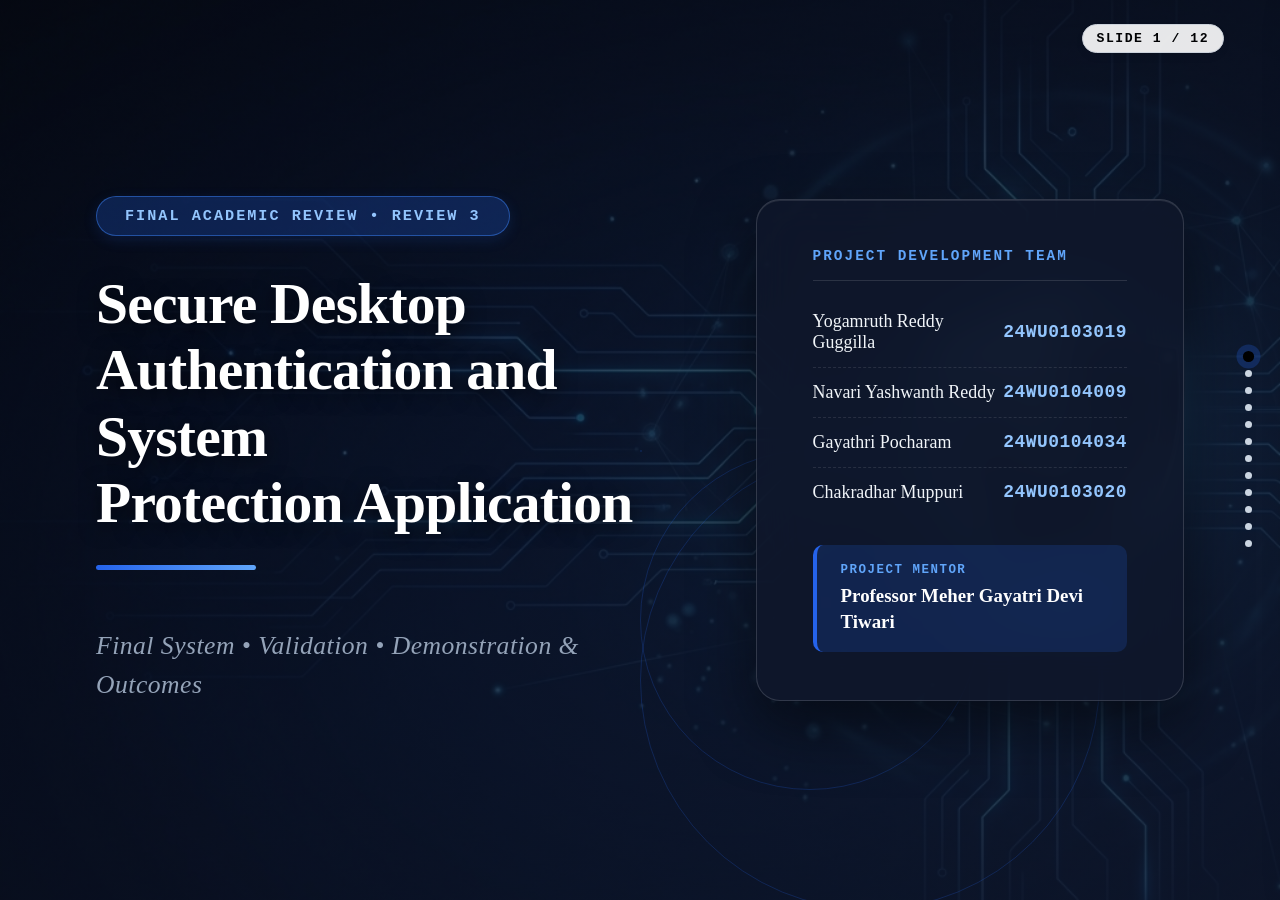
==== review_3.html @ b87b27a5 "Review 3 presentation - complete slide redesign" ====
<!DOCTYPE html>

<html lang="en">
<head>
<meta http-equiv="Cache-Control" content="no-cache, no-store, must-revalidate">
<meta http-equiv="Pragma" content="no-cache">
<meta http-equiv="Expires" content="0">

<meta charset="utf-8"/>
<meta content="width=device-width, initial-scale=1.0" name="viewport"/>
<meta content="SecureDesktop Shield - Academic Defense Presentation" name="description"/>
<title>SecureDesktop Shield - Academic Defense Presentation</title>
<!-- Google Fonts: Outfit, Inter, JetBrains Mono -->
<link href="https://fonts.googleapis.com" rel="preconnect"/>
<link crossorigin="" href="https://fonts.gstatic.com" rel="preconnect"/>
<link href="https://fonts.googleapis.com/css2?family=Inter:wght@300;400;500;600;700;800&amp;family=JetBrains+Mono:wght@400;500;700&amp;family=Outfit:wght@400;500;600;700;800&amp;display=swap" rel="stylesheet"/>
<link href="styles.css?v=1790943994" rel="stylesheet"/>
<!-- ============================================================
       REDESIGNED MAIN COVER TITLE SLIDE COMPONENT STYLES
       ============================================================ -->
<style id="cover-slide-styles">
    /* 1. Layout & Full Slide Container with Cybersecurity Cover Background */
    .slide.main-cover-slide {
      padding: 0 !important;
      width: 100% !important;
      height: 100% !important;
      position: absolute !important;
      top: 0 !important;
      left: 0 !important;
      overflow: hidden !important;
      background-color: #070c18 !important;
      background-image:
        linear-gradient(135deg, rgba(7, 12, 24, 0.65) 0%, rgba(15, 23, 42, 0.82) 100%),
        url('images/cover_bg_v2_1784699885589.png'),
        url('cover_bg.png') !important;
      background-size: cover !important;
      background-position: center center !important;
      background-repeat: no-repeat !important;
      display: flex !important;
      align-items: center !important;
      justify-content: center !important;
    }

    .cover-grid-container {
      display: grid !important;
      grid-template-columns: 1.15fr 0.85fr !important;
      gap: 5rem !important;
      width: 95% !important;
      max-width: 1780px !important;
      padding: 0 4rem !important;
      align-items: center !important;
      z-index: 2 !important;
      box-sizing: border-box !important;
    }

    /* 2. Typography & Hierarchy (Modern Crisp Sans-Serif) */
    .cover-left-col {
      display: flex !important;
      flex-direction: column !important;
      align-items: flex-start !important;
      text-align: left !important;
    }

    .cover-pill-badge {
      display: inline-flex !important;
      align-items: center !important;
      background: rgba(37, 99, 235, 0.25) !important;
      color: #93c5fd !important;
      border: 1px solid rgba(59, 130, 246, 0.5) !important;
      font-family: 'Courier New', monospace !important;
      font-size: 0.95rem !important;
      font-weight: 700 !important;
      letter-spacing: 2px !important;
      text-transform: uppercase !important;
      padding: 10px 28px !important;
      border-radius: 40px !important;
      margin-bottom: 2.2rem !important;
      box-shadow: 0 4px 14px rgba(37, 99, 235, 0.15) !important;
    }

    .cover-main-title {
      font-family: Georgia, serif !important;
      font-size: clamp(3.2rem, 4.5vw, 4.8rem) !important;
      font-weight: 800 !important;
      line-height: 1.15 !important;
      color: #ffffff !important;
      letter-spacing: -0.8px !important;
      margin: 0 0 1.8rem 0 !important;
      text-align: left !important;
      text-shadow: 0 4px 20px rgba(0, 0, 0, 0.6) !important;
    }

    .cover-accent-line {
      width: 160px !important;
      height: 5px !important;
      background: linear-gradient(90deg, #2563eb 0%, #60a5fa 100%) !important;
      border-radius: 4px !important;
      margin-bottom: 1.8rem !important;
    }

    .cover-tagline {
      font-family: 'Times New Roman', serif !important;
      font-size: 1.25rem !important;
      color: #cbd5e1 !important;
      line-height: 1.6 !important;
      font-weight: 400 !important;
      max-width: 680px !important;
      text-align: left !important;
    }

    /* 3. Visual Polish & Dark Glassmorphism Card */
    .cover-right-col {
      display: flex !important;
      justify-content: center !important;
      align-items: center !important;
    }

    .cover-glass-card {
      background: rgba(15, 23, 42, 0.82) !important;
      backdrop-filter: blur(20px) !important;
      -webkit-backdrop-filter: blur(20px) !important;
      border: 1px solid rgba(255, 255, 255, 0.15) !important;
      border-radius: 24px !important;
      padding: 3rem 3.5rem !important;
      width: 100% !important;
      max-width: 650px !important;
      box-shadow: 0 25px 60px rgba(0, 0, 0, 0.5), inset 0 1px 0 rgba(255, 255, 255, 0.1) !important;
    }

    .card-header-tag {
      color: #60a5fa !important;
      font-family: 'Courier New', monospace !important;
      font-size: 0.9rem !important;
      font-weight: 700 !important;
      letter-spacing: 2px !important;
      text-transform: uppercase !important;
      border-bottom: 1px solid rgba(255, 255, 255, 0.12) !important;
      padding-bottom: 16px !important;
      margin-bottom: 16px !important;
      text-align: left !important;
    }

    .team-members-list {
      display: flex !important;
      flex-direction: column !important;
      gap: 0 !important;
      margin-bottom: 1.8rem !important;
    }

    .team-member-row {
      display: flex !important;
      justify-content: space-between !important;
      align-items: center !important;
      padding: 14px 0 !important;
      border-bottom: 1px dashed rgba(255, 255, 255, 0.1) !important;
      font-family: 'Times New Roman', serif !important;
    }

    .team-member-row:last-child {
      border-bottom: none !important;
    }

    .member-name {
      color: #f1f5f9 !important;
      font-size: 1.12rem !important;
      font-weight: 500 !important;
      font-family: 'Times New Roman', serif !important;
      text-align: left !important;
    }

    .member-id {
      color: #93c5fd !important;
      font-size: 1.12rem !important;
      font-weight: 700 !important;
      letter-spacing: 0.5px !important;
      font-family: 'Courier New', monospace !important;
      text-align: right !important;
    }

    /* Mentor Section Inside Card */
    .mentor-badge-card {
      background: rgba(37, 99, 235, 0.18) !important;
      border-left: 4px solid #2563eb !important;
      padding: 18px 24px !important;
      border-radius: 10px !important;
      font-family: 'Times New Roman', serif !important;
      text-align: left !important;
    }

    .mentor-label {
      color: #60a5fa !important;
      font-weight: 700 !important;
      font-size: 0.78rem !important;
      text-transform: uppercase !important;
      letter-spacing: 1.5px !important;
      font-family: 'Courier New', monospace !important;
      margin-bottom: 6px !important;
    }

    .mentor-name {
      color: #ffffff !important;
      font-size: 1.18rem !important;
      font-weight: 700 !important;
      line-height: 1.35 !important;
      font-family: Georgia, serif !important;
    }

    /* 4. Slide Navigation Dots (Fixed & Vertically Centered) */
    .side-dots {
      position: fixed !important;
      right: 28px !important;
      top: 50% !important;
      transform: translateY(-50%) !important;
      display: flex !important;
      flex-direction: column !important;
      gap: 10px !important;
      z-index: 100 !important;
    }
  </style>

<style id="slide4-fix">
  /* Slide 4: align header & result bar with left edge of auth-stage cards */
  .slide[data-slide-index="3"] .slide-header {
    margin-left: 0 !important;
    margin-right: 0 !important;
    padding-left: 0 !important;
    padding-right: 0 !important;
    width: 100% !important;
    box-sizing: border-box !important;
  }
  .slide[data-slide-index="3"] .authentication-flow {
    margin-left: 0 !important;
    margin-right: 0 !important;
    margin-top: 1.2rem !important;
    padding-left: 0 !important;
    justify-content: flex-start !important;
    width: 100% !important;
  }
  .slide[data-slide-index="3"] .secure-session-result {
    margin-left: 0 !important;
    margin-right: 0 !important;
    width: 100% !important;
    box-sizing: border-box !important;
  }
  .slide[data-slide-index="3"] .authentication-failure {
    margin-left: 0 !important;
    margin-right: 0 !important;
    width: 100% !important;
    box-sizing: border-box !important;
  }
</style>
<style id="slide3-box-fix">
  .slide[data-slide-index="2"] .slide-content {
    width: 94% !important;
    min-height: 79% !important; height: auto !important; padding-bottom: 30px !important;
    margin: 0 auto !important;
    /* keep existing background, border, radius, shadow */
    background: #FFFFFF !important;
    border: 1px solid #E2E8F0 !important;
    border-radius: 18px !important;
    box-shadow: 0 6px 20px rgba(15,23,42,0.06) !important;
    box-sizing: border-box !important;
  }
</style>



<style id="sp-overlap-fix" data-verified="active">
/* VERIFIED FINAL FIX — Slide 3 Security Principle */
.security-principle-box,
.security-principle-fix {
    position: static !important;
    display: grid !important;
    grid-template-columns: 210px 1fr !important;
    column-gap: 28px !important;
    align-items: center !important;

    width: 100% !important;
    min-height: 48px !important;
    margin-top: 10px !important;
    margin-bottom: 0 !important;
    padding: 0 22px !important;

    transform: none !important;
    top: auto !important;
    bottom: auto !important;
    left: auto !important;
    right: auto !important;

    box-sizing: border-box !important;
    background: #F8FAFC !important;
    border: 1px solid #D5DDE7 !important;
    border-radius: 10px !important;
}

.security-label,
.security-principle-label {
    display: flex !important;
    align-items: center !important;
    white-space: nowrap !important;
    font-family: 'JetBrains Mono', monospace !important;
    font-size: 12px !important;
    font-weight: 600 !important;
    letter-spacing: 1.5px !important;
    color: #64748B !important;
    text-align: left !important;
    text-transform: uppercase !important;
    line-height: 1 !important;
}

.security-message,
.security-principle-text {
    display: flex !important;
    align-items: center !important;
    white-space: nowrap !important;
    font-family: 'Inter', sans-serif !important;
    font-size: 15px !important;
    font-weight: 600 !important;
    color: #334155 !important;
    text-align: left !important;
    line-height: 1 !important;
}

.architecture-stack {
    position: static !important;
    margin-bottom: 0 !important;
}

.architecture-step:last-child {
    margin-bottom: 0 !important;
}
</style>


<!-- ACADEMIC UI FIXES FOR SLIDES 4, 8, 9, 10, 11 -->
<style id="academic-ui-fixes">
/* SLIDE 4 FIXES */
.slide[data-slide-index="3"] .authentication-flow {
    display: grid !important;
    grid-template-columns: 1fr auto 1fr auto 1fr auto 1fr !important;
    align-items: center !important;
    width: 100% !important;
    gap: 0 !important;
    margin: 2rem 0 !important;
}
.slide[data-slide-index="3"] .auth-stage {
    width: 100% !important;
    margin: 0 !important;
}
.slide[data-slide-index="3"] .auth-stage-card {
    background: #E4E9F0 !important;
    border: 1px solid #D5DDE7 !important;
    height: 100% !important;
    display: flex !important;
    flex-direction: column !important;
}
.slide[data-slide-index="3"] .auth-stage-card h3 {
    color: #1E293B !important;
}
.slide[data-slide-index="3"] .auth-stage-card p {
    color: #475569 !important;
}
.slide[data-slide-index="3"] .auth-arrow {
    margin: 0 10px !important;
    display: flex !important;
    justify-content: center !important;
}
.slide[data-slide-index="3"] .secure-session-result {
    width: 100% !important;
    margin: 1rem 0 0 0 !important;
    box-sizing: border-box !important;
}

/* SLIDE 5 FIXES (Handled in HTML below) */

/* SLIDE 8 FIXES */
.slide[data-slide-index="7"] .slide-title-table {
    color: #111827 !important;
}
.slide[data-slide-index="7"] .slide-subtitle-table {
    color: #334155 !important;
}
.slide[data-slide-index="7"] table {
    margin-bottom: 30px !important;
}

/* SLIDE 9 FIXES */
.slide[data-slide-index="8"] .slide-header h2 {
    color: #111827 !important;
}
.slide[data-slide-index="8"] .slide-header p {
    color: #475569 !important;
}
.slide[data-slide-index="8"] > .slide-content > div:nth-of-type(2) > div {
    background: #E4E9F0 !important;
    flex: 1 1 0 !important;
}
.slide[data-slide-index="8"] > .slide-content > div:nth-of-type(2) > div > div:nth-child(1) {
    color: #172033 !important;
}
.slide[data-slide-index="8"] > .slide-content > div:nth-of-type(2) > div > div:nth-child(3) {
    color: #475569 !important;
}
/* SLIDE 10 FIXES */
.slide[data-slide-index="9"] .slide-header h2 {
    color: #111827 !important;
}
.slide[data-slide-index="9"] .slide-header p {
    color: #475569 !important;
}
.slide[data-slide-index="9"] .challenge-card {
    background: #E4E9F0 !important;
    border: 1px solid #D5DDE7 !important;
    box-sizing: border-box !important;
}
.slide[data-slide-index="9"] .challenge-card h3 {
    color: #172033 !important;
}
.slide[data-slide-index="9"] .challenge-card p {
    color: #475569 !important;
    padding-right: 1.5rem !important;
}

/* SLIDE 11 FIXES */
.slide[data-slide-index="10"] > .slide-content > div:nth-of-type(2) {
    display: flex !important;
    align-items: stretch !important;
}
.slide[data-slide-index="10"] > .slide-content > div:nth-of-type(2) > div {
    flex: 1 1 0 !important;
    display: flex !important;
    flex-direction: column !important;
}

/* SLIDE 7 FLOWCHART FIXES */
.demo-frame {
    width: 82%;
    max-width: 1150px;
    min-height: 360px;
    margin: 28px auto 26px;
    background: #0F1B31;
    border-radius: 16px;
    border: 1px solid #263652;
    overflow: hidden;
    box-shadow: 0 12px 30px rgba(15, 23, 42, 0.16);
    display: grid;
    grid-template-columns: 2fr 1fr;
}
.demo-side {
    display: grid;
    grid-template-rows: 1fr 1fr;
    border-left: 1px solid #334155;
}
.demo-main,
.demo-side-top,
.demo-side-bottom {
    min-height: 0;
    position: relative;
}
.demo-placeholder {
    width: 100%;
    height: 100%;
    min-height: 160px;
    display: flex;
    flex-direction: column;
    align-items: center;
    justify-content: center;
    background: rgba(15, 23, 42, 0.7);
    text-align: center;
    line-height: 1.8;
}
.flow-stage {
    text-align: center;
    margin-bottom: 24px;
    width: 100%;
}
.flow-stage + .flow-stage {
    margin-top: 24px;
}
.step-1 .demo-frame {
    margin-top: 28px;
    margin-bottom: 28px;
}

.slide[data-slide-index="6"] .slide-content {
    overflow: hidden !important;
}
.flow-scroll-container {
    overflow-y: auto !important;
    overflow-x: hidden !important;
    flex-grow: 1 !important;
    width: 100% !important;
    display: flex;
    flex-direction: column;
    align-items: center;
    padding-top: 2rem;
    padding-bottom: 3rem;
    scroll-behavior: smooth;
}
.flow-scroll-container::-webkit-scrollbar {
    width: 6px;
}
.flow-scroll-container::-webkit-scrollbar-track {
    background: transparent;
}
.flow-scroll-container::-webkit-scrollbar-thumb {
    background: #CBD5E1;
    border-radius: 999px;
}
.flow-stage {
    margin-bottom: 40px;
    text-align: center;
    display: flex;
    flex-direction: column;
    align-items: center;
    width: 100%;
}
.flow-stage + .flow-stage {
    margin-top: 28px;
}
.flow-stage-title {
    font-family: 'JetBrains Mono', monospace;
    font-size: 18px;
    font-weight: 700;
    color: #2563EB;
    letter-spacing: 1.5px;
    text-transform: uppercase;
}
.flow-stage-subtitle {
    margin-top: 6px;
    font-family: 'Inter', sans-serif;
    font-size: 14px;
    color: #64748B;
}
.flow-arrow {
    margin: 12px auto;
    color: #2563EB;
    font-size: 22px;
    font-weight: 700;
    line-height: 1;
}

</style>
</head>

<body>
<!-- ==========================================
       MINIMAL SLIDE NUMBER WATERMARK DISPLAY
       ========================================== -->
<div class="slide-number-display">
    SLIDE <span id="current-slide-num">1</span> / <span id="total-slides-num">17</span>
</div>
<!-- Navigation Side Dots (17 Slides) -->
<div class="side-dots">
<div class="dot active" data-slide-target="0"></div>
<div class="dot" data-slide-target="1"></div>
<div class="dot" data-slide-target="2"></div>
<div class="dot" data-slide-target="3"></div>
<div class="dot" data-slide-target="4"></div>
<div class="dot" data-slide-target="5"></div>
<div class="dot" data-slide-target="6"></div>
<div class="dot" data-slide-target="7"></div>
<div class="dot" data-slide-target="8"></div>
<div class="dot" data-slide-target="9"></div>
<div class="dot" data-slide-target="10"></div>
<div class="dot" data-slide-target="11"></div>
</div>
<div class="dot" data-slide-target="1"></div>
<div class="dot" data-slide-target="2"></div>
<div class="dot" data-slide-target="3"></div>
<div class="dot" data-slide-target="4"></div>
<div class="dot" data-slide-target="5"></div>
<div class="dot" data-slide-target="6"></div>
<div class="dot" data-slide-target="7"></div>
<div class="dot" data-slide-target="8"></div>
<div class="dot" data-slide-target="9"></div>
<div class="dot" data-slide-target="10"></div>
<div class="dot" data-slide-target="11"></div>
<div class="dot" data-slide-target="12"></div>
<div class="dot" data-slide-target="13"></div>
<div class="dot" data-slide-target="14"></div>
<div class="dot" data-slide-target="15"></div>
<div class="dot" data-slide-target="16"></div>
</div>
<!-- Main Presentation Widescreen Canvas -->
<main id="presentation-viewport">
<div class="light-grid-bg"></div>
<!-- ==========================================
         SLIDE 1: MAIN COVER TITLE SLIDE
         ========================================== -->
<!-- ==========================================
         SLIDE 2: SECTION 01 DIVIDER
         ========================================== -->
<!-- ==========================================
         SLIDE 3: PROJECT JOURNEY ROADMAP (MCKINSEY / APPLE EDITORIAL)
         ========================================== -->
<!-- ==========================================
         SLIDE 3: PROJECT JOURNEY ROADMAP (EDITORIAL STORYTELLING)
         ========================================== -->
<!-- ==========================================
         SLIDE 4: INTRODUCTION: EVOLUTION OF DESKTOP AUTHENTICATION & SECURITY
         ========================================== -->
<!-- ==========================================
         SLIDE 5: THREAT LANDSCAPE & DIFFERENTIATION
         ========================================== -->
<!-- ==========================================
         SLIDE 5: SECURITY SYSTEM COMPARISON (EDITORIAL ACADEMIC)
         ========================================== -->
<!-- ==========================================
         SLIDE 6: PROJECT GOALS & OBJECTIVES
         ========================================== -->
<!-- ==========================================
         SLIDE 7: PROPOSED METHODOLOGY
         ========================================== -->
<!-- ==========================================
         SLIDE 8: SECTION 02 DIVIDER
         ========================================== -->
<!-- ==========================================
         SLIDE 8: LITERATURE REVIEW & COMPARISON
         ========================================== -->
<!-- ==========================================
         SLIDE 9: SYSTEM ARCHITECTURE
         ========================================== -->
<!-- ==========================================
         SLIDE 9: SYSTEM ARCHITECTURE (9-MODULE PIPELINE)
         ========================================== -->
<!-- ==========================================
         SLIDE 10: END-TO-END SECURITY EXECUTION FLOW (CONFERENCE 3-LAYER PIPELINE)
         ========================================== -->
<!-- ==========================================
         SLIDE 11: LOCAL DATA STORAGE ARCHITECTURE (IEEE RICH ARCHITECTURE)
         ========================================== -->
<!-- ==========================================
         SLIDE 12: SECTION 03 DIVIDER
         ========================================== -->
<!-- ==========================================
         SLIDE 13: END-TO-END AUTHENTICATION PROCESS
         ========================================== -->
<!-- ==========================================
         SLIDE 14: PROPOSED TECHNOLOGY STACK (ARCHITECTURE LAYERS)
         ========================================== -->
<!-- ==========================================
         SLIDE 15: SECURITY MONITORING & EVENT LOGGING
         ========================================== -->
<!-- ==========================================
         SLIDE 16: SECURE USER AUTHENTICATION
         ========================================== -->
<!-- ==========================================
         SLIDE 17: EXPECTED OUTCOMES & BENEFITS
         ========================================== -->
<!-- ==========================================
         SLIDE 19: LITERATURE REFERENCES
         ========================================== -->
<!-- ==========================================
         SLIDE 20: CONCLUSION & FUTURE SCOPE
         ========================================== -->
<!-- ==========================================
         SLIDE 21: STANDALONE THANK YOU & Q&A SLIDE
         ========================================== -->
<section class="slide active main-cover-slide" data-slide-index="0">
  <div class="cover-grid-container">
    <!-- LEFT COLUMN -->
    <div class="cover-left-col">
      <div class="cover-pill-badge">
        FINAL ACADEMIC REVIEW • REVIEW 3
      </div>
      <h1 class="cover-main-title">
        Secure Desktop<br/>
        Authentication and System<br/>
        Protection Application
      </h1>
      <div class="cover-accent-line"></div>
      <p style="
        font-size: 1.6rem;
        color: #94a3b8;
        font-family: 'Times New Roman', serif;
        margin-top: 1.8rem;
        font-style: italic;
        letter-spacing: 0.5px;
        line-height: 1.5;
      ">
        Final System • Validation • Demonstration &amp; Outcomes
      </p>
    </div>
    <!-- RIGHT COLUMN -->
    <div class="cover-right-col">
      <div class="cover-glass-card">
        <div class="card-header-tag">
          PROJECT DEVELOPMENT TEAM
        </div>
        <div class="team-members-list">

          <div class="team-member-row">
            <span class="member-name">Yogamruth Reddy Guggilla</span>
            <span class="member-id">24WU0103019</span>
          </div>
          <div class="team-member-row">
            <span class="member-name">Navari Yashwanth Reddy</span>
            <span class="member-id">24WU0104009</span>
          </div>
          <div class="team-member-row">
            <span class="member-name">Gayathri Pocharam</span>
            <span class="member-id">24WU0104034</span>
          </div>
          <div class="team-member-row">
            <span class="member-name">Chakradhar Muppuri</span>
            <span class="member-id">24WU0103020</span>
          </div>
        </div>
        <div class="mentor-badge-card">
          <div class="mentor-label">
            PROJECT MENTOR
          </div>
          <div class="mentor-name">
            Professor Meher Gayatri Devi Tiwari
          </div>
        </div>
      </div>
    </div>
  </div>
</section><!-- =========================================================
     SLIDE 2 — PROJECT JOURNEY
     ========================================================= -->
<section class="slide project-journey-slide" data-slide-index="1">

    <div class="journey-shell">

        <!-- HEADER -->
        <header class="journey-header">

            <div class="journey-eyebrow">
                PROJECT JOURNEY
            </div>

            <h1>
                From Proposal to <span>Final System</span>
            </h1>

            <p class="journey-subtitle">
                Three reviews. One evolving authentication system.
            </p>

        </header>


        <!-- PROGRESSION LINE -->
        <div class="journey-progress">

            <div class="journey-progress-line"></div>

            <div class="journey-progress-step completed">
                <div class="progress-node">01</div>
                <span>FOUNDATION</span>
            </div>

            <div class="journey-progress-step completed">
                <div class="progress-node">02</div>
                <span>IMPLEMENTATION</span>
            </div>

            <div class="journey-progress-step active">
                <div class="progress-node">03</div>
                <span>VALIDATION</span>
            </div>

        </div>


        <!-- REVIEW CARDS -->
        <div class="journey-cards">


            <!-- REVIEW 1 -->
            <article class="journey-card">

                <div class="journey-card-top">
                    <span class="journey-number">01</span>

                    <span class="journey-review">
                        REVIEW 1
                    </span>
                </div>

                <div class="journey-card-body">

                    <h2>
                        Foundation
                    </h2>

                    <p class="journey-card-description">
                        Defined the security problem, objectives,
                        architecture and proposed authentication approach.
                    </p>

                    <div class="journey-divider"></div>

                    <ul>
                        <li>
                            <span class="bullet"></span>
                            Problem & motivation
                        </li>

                        <li>
                            <span class="bullet"></span>
                            Objectives & scope
                        </li>

                        <li>
                            <span class="bullet"></span>
                            System architecture
                        </li>

                        <li>
                            <span class="bullet"></span>
                            Security approach
                        </li>
                    </ul>

                </div>

                <div class="journey-card-footer">
                    <span>DEFINED</span>
                </div>

            </article>


            <!-- CONNECTOR -->
            <div class="journey-connector">
                <span></span>
                <svg viewBox="0 0 40 20" aria-hidden="true">
                    <path d="M2 10H34M26 3L34 10L26 17"></path>
                </svg>
            </div>


            <!-- REVIEW 2 -->
            <article class="journey-card">

                <div class="journey-card-top">
                    <span class="journey-number">02</span>

                    <span class="journey-review">
                        REVIEW 2
                    </span>
                </div>

                <div class="journey-card-body">

                    <h2>
                        Implementation
                    </h2>

                    <p class="journey-card-description">
                        Transformed the proposed architecture into a
                        functional multimodal authentication application.
                    </p>

                    <div class="journey-divider"></div>

                    <ul>
                        <li>
                            <span class="bullet"></span>
                            Core application development
                        </li>

                        <li>
                            <span class="bullet"></span>
                            Credential authentication
                        </li>

                        <li>
                            <span class="bullet"></span>
                            Face & voice verification
                        </li>

                        <li>
                            <span class="bullet"></span>
                            Monitoring & security modules
                        </li>
                    </ul>

                </div>

                <div class="journey-card-footer">
                    <span>IMPLEMENTED</span>
                </div>

            </article>


            <!-- CONNECTOR -->
            <div class="journey-connector">
                <span></span>
                <svg viewBox="0 0 40 20" aria-hidden="true">
                    <path d="M2 10H34M26 3L34 10L26 17"></path>
                </svg>
            </div>


            <!-- REVIEW 3 -->
            <article class="journey-card journey-card-final">

                <div class="journey-card-glow"></div>

                <div class="journey-card-top">

                    <span class="journey-number">
                        03
                    </span>

                    <span class="journey-review">
                        REVIEW 3
                    </span>

                    <span class="final-badge">
                        FINAL
                    </span>

                </div>

                <div class="journey-card-body">

                    <h2>
                        Final System
                    </h2>

                    <p class="journey-card-description">
                        Consolidated the complete workflow and verified
                        the system through testing and live demonstration.
                    </p>

                    <div class="journey-divider"></div>

                    <ul>
                        <li>
                            <span class="bullet"></span>
                            Integrated authentication workflow
                        </li>

                        <li>
                            <span class="bullet"></span>
                            Multimodal verification
                        </li>

                        <li>
                            <span class="bullet"></span>
                            Security & risk response
                        </li>

                        <li>
                            <span class="bullet"></span>
                            Testing & validation
                        </li>

                    </ul>

                </div>

                <div class="journey-card-footer">
                    <span>VALIDATED</span>
                </div>

            </article>

        </div>


        <!-- BOTTOM OUTCOME -->
        <div class="journey-outcome">

            <div class="outcome-label">
                PROJECT EVOLUTION
            </div>

            <div class="outcome-flow">

                <div class="outcome-item">
                    <strong>DEFINE</strong>
                    <span>the security problem</span>
                </div>

                <div class="outcome-arrow">&rarr;</div>

                <div class="outcome-item">
                    <strong>BUILD</strong>
                    <span>the authentication system</span>
                </div>

                <div class="outcome-arrow">&rarr;</div>

                <div class="outcome-item">
                    <strong>VERIFY</strong>
                    <span>the final implementation</span>
                </div>

            </div>

        </div>

    </div>

</section><section class="slide final-architecture-slide" data-slide-index="2">

    <div class="architecture-shell">

        <!-- HEADER -->
        <header class="architecture-header">

            <div class="architecture-eyebrow">
                SYSTEM DESIGN
            </div>

            <h1>
                Final System <span>Architecture</span>
            </h1>

            <p>
                A local-first authentication and continuous security pipeline
            </p>

        </header>


        <!-- MAIN ARCHITECTURE -->
        <div class="architecture-pipeline">


            <!-- 01 APPLICATION -->
            <article class="architecture-stage">

                <div class="stage-index">
                    01
                </div>

                <div class="stage-main">

                    <div class="stage-title-row">

                        <div>
                            <span class="stage-kicker">
                                ENTRY LAYER
                            </span>

                            <h2>
                                Application
                            </h2>
                        </div>

                        <div class="stage-purpose">
                            User-facing access
                        </div>

                    </div>

                    <div class="stage-components">

                        <span>Login</span>
                        <span>Dashboard</span>
                        <span>Security Interface</span>

                    </div>

                </div>

            </article>


            <!-- CONNECTOR -->
            <div class="architecture-connector">
                <div class="connector-line"></div>
                <div class="connector-arrow">↓</div>
            </div>


            <!-- 02 AUTHENTICATION -->
            <article class="architecture-stage architecture-stage-primary">

                <div class="stage-index">
                    02
                </div>

                <div class="stage-main">

                    <div class="stage-title-row">

                        <div>
                            <span class="stage-kicker">
                                TRUST ESTABLISHMENT
                            </span>

                            <h2>
                                Identity & Authentication
                            </h2>
                        </div>

                        <div class="stage-purpose">
                            Verify the user
                        </div>

                    </div>


                    <div class="authentication-factors">

                        <div class="auth-factor">
                            <div class="factor-number">01</div>
                            <div>
                                <strong>Credentials</strong>
                                <small>Identity input</small>
                            </div>
                        </div>

                        <div class="factor-connector">
                            +
                        </div>

                        <div class="auth-factor">
                            <div class="factor-number">02</div>
                            <div>
                                <strong>Face Verification</strong>
                                <small>Biometric match</small>
                            </div>
                        </div>

                        <div class="factor-connector">
                            +
                        </div>

                        <div class="auth-factor">
                            <div class="factor-number">03</div>
                            <div>
                                <strong>Voice Verification</strong>
                                <small>Biometric match</small>
                            </div>
                        </div>

                    </div>

                </div>

            </article>


            <!-- CONNECTOR -->
            <div class="architecture-connector">
                <div class="connector-line"></div>
                <div class="connector-arrow">↓</div>
            </div>


            <!-- 03 CONTINUOUS SECURITY -->
            <article class="architecture-stage">

                <div class="stage-index">
                    03
                </div>

                <div class="stage-main">

                    <div class="stage-title-row">

                        <div>
                            <span class="stage-kicker">
                                POST-AUTHENTICATION
                            </span>

                            <h2>
                                Continuous Security
                            </h2>
                        </div>

                        <div class="stage-purpose">
                            Maintain trust
                        </div>

                    </div>

                    <div class="stage-components">

                        <span>System Activity</span>
                        <span>Security Events</span>
                        <span>Session State</span>

                    </div>

                </div>

            </article>


            <!-- CONNECTOR -->
            <div class="architecture-connector">
                <div class="connector-line"></div>
                <div class="connector-arrow">↓</div>
            </div>


            <!-- 04 RISK -->
            <article class="architecture-stage architecture-stage-risk">

                <div class="stage-index">
                    04
                </div>

                <div class="stage-main">

                    <div class="stage-title-row">

                        <div>
                            <span class="stage-kicker">
                                DECISION LAYER
                            </span>

                            <h2>
                                Risk & Trust
                            </h2>
                        </div>

                        <div class="stage-purpose">
                            Evaluate security state
                        </div>

                    </div>

                    <div class="risk-flow">

                        <div class="risk-item">
                            <strong>Event</strong>
                            <small>Detected</small>
                        </div>

                        <div class="risk-arrow">
                            &rarr;
                        </div>

                        <div class="risk-item">
                            <strong>Risk</strong>
                            <small>Assessed</small>
                        </div>

                        <div class="risk-arrow">
                            &rarr;
                        </div>

                        <div class="risk-item">
                            <strong>Decision</strong>
                            <small>Generated</small>
                        </div>

                    </div>

                </div>

            </article>


            <!-- CONNECTOR -->
            <div class="architecture-connector">
                <div class="connector-line"></div>
                <div class="connector-arrow">↓</div>
            </div>


            <!-- 05 RESPONSE -->
            <article class="architecture-stage architecture-stage-response">

                <div class="stage-index">
                    05
                </div>

                <div class="stage-main">

                    <div class="stage-title-row">

                        <div>
                            <span class="stage-kicker">
                                RESPONSE LAYER
                            </span>

                            <h2>
                                Response & Local Data
                            </h2>
                        </div>

                        <div class="stage-purpose">
                            Enforce the decision
                        </div>

                    </div>


                    <div class="response-actions">

                        <div class="response-action response-allow">
                            <span class="response-dot"></span>
                            <strong>Continue</strong>
                        </div>

                        <div class="response-action response-review">
                            <span class="response-dot"></span>
                            <strong>Re-verify</strong>
                        </div>

                        <div class="response-action response-block">
                            <span class="response-dot"></span>
                            <strong>Restrict / Lock</strong>
                        </div>

                        <div class="response-storage">
                            <span>Profiles</span>
                            <span>Logs</span>
                        </div>

                    </div>

                </div>

            </article>

        </div>


        <!-- BOTTOM PRINCIPLE -->
        <div class="architecture-principle">

            <div class="principle-label">
                SECURITY PRINCIPLE
            </div>

            <div class="principle-content">

                <strong>
                    Authentication establishes trust.
                </strong>

                <span>
                    Continuous monitoring helps maintain it.
                </span>

            </div>

            <div class="principle-flow">

                <span>AUTHENTICATE</span>
                <b>&rarr;</b>
                <span>MONITOR</span>
                <b>&rarr;</b>
                <span>ASSESS</span>
                <b>&rarr;</b>
                <span>RESPOND</span>

            </div>

        </div>

    </div>

</section><section class="slide" data-slide-index="3">

    <div class="slide-content auth-slide">

        <!-- HEADER -->
        <div class="auth-header">
            <div>
                <div class="eyebrow">IDENTITY SECURITY</div>

                <h1 class="auth-title">
                    Core Authentication &amp;<br>
                    Biometric Verification
                </h1>

                <p class="auth-subtitle">
                    A sequential verification pipeline establishes identity
                    before a secure session is granted.
                </p>
            </div>

            <div class="auth-header-badge">
                <span class="badge-dot"></span>
                MULTI-STAGE VERIFICATION
            </div>
        </div>


        <!-- MAIN PIPELINE -->
        <div class="auth-pipeline">

            <!-- STEP 01 -->
            <div class="auth-step">

                <div class="step-number">01</div>

                <div class="step-card">

                    <div class="step-label">
                        IDENTITY
                    </div>

                    <h2>User Identity</h2>

                    <p>
                        Select the registered user and load the
                        corresponding local identity profile.
                    </p>

                    <div class="step-footer">
                        <span>REGISTERED PROFILE</span>
                    </div>

                </div>

            </div>


            <!-- CONNECTOR -->
            <div class="auth-connector">
                <span></span>
                <span class="connector-arrow">&rarr;</span>
            </div>


            <!-- STEP 02 -->
            <div class="auth-step">

                <div class="step-number">02</div>

                <div class="step-card">

                    <div class="step-label">
                        CREDENTIALS
                    </div>

                    <h2>Credential Verification</h2>

                    <p>
                        Validate the account credentials before
                        biometric verification proceeds.
                    </p>

                    <div class="step-footer">
                        <span>ACCOUNT VALIDATION</span>
                    </div>

                </div>

            </div>


            <!-- CONNECTOR -->
            <div class="auth-connector">
                <span></span>
                <span class="connector-arrow">&rarr;</span>
            </div>


            <!-- STEP 03 -->
            <div class="auth-step">

                <div class="step-number">03</div>

                <div class="step-card biometric-card">

                    <div class="step-label">
                        BIOMETRIC 01
                    </div>

                    <h2>Face Verification</h2>

                    <p>
                        Capture camera input and compare the
                        detected face against the enrolled identity.
                    </p>

                    <div class="step-footer">
                        <span>CAMERA · FACE MATCH</span>
                    </div>

                </div>

            </div>


            <!-- CONNECTOR -->
            <div class="auth-connector">
                <span></span>
                <span class="connector-arrow">&rarr;</span>
            </div>


            <!-- STEP 04 -->
            <div class="auth-step">

                <div class="step-number">04</div>

                <div class="step-card biometric-card">

                    <div class="step-label">
                        BIOMETRIC 02
                    </div>

                    <h2>Voice Verification</h2>

                    <p>
                        Capture microphone input and compare it
                        against the enrolled voice identity.
                    </p>

                    <div class="step-footer">
                        <span>MICROPHONE · VOICE MATCH</span>
                    </div>

                </div>

            </div>

        </div>


        <!-- VERIFICATION GATE -->
        <div class="verification-gate">

            <div class="gate-left">

                <div class="gate-icon">
                    ✓
                </div>

                <div>
                    <div class="gate-label">
                        VERIFICATION GATE
                    </div>

                    <div class="gate-title">
                        All required checks pass
                    </div>
                </div>

            </div>

            <div class="gate-arrow">
                &rarr;
            </div>

            <div class="gate-result">

                <strong>SECURE SESSION</strong>

                <span>
                    Identity verified · Access granted
                </span>

            </div>

        </div>


        <!-- FAIL CLOSED -->
        <div class="fail-closed">

            <div class="fail-label">
                FAIL-CLOSED POLICY
            </div>

            <div class="fail-line"></div>

            <div class="fail-text">
                Failure at any verification stage
            </div>

            <div class="fail-arrow">
                &rarr;
            </div>

            <div class="fail-result">
                Access denied / Re-verification
            </div>

        </div>

    </div>

</section><section class="slide review3-slide5" data-slide-index="4">

    <div class="review3-s5-wrap">

        <!-- HEADER -->
        <header class="review3-s5-header">

            <div class="review3-s5-kicker">
                IMPLEMENTATION
            </div>

            <div class="review3-s5-title-row">

                <div>
                    <h1>Implemented Solution</h1>

                    <p>
                        From proposed architecture to an integrated
                        local-first authentication and security workflow.
                    </p>
                </div>

                <div class="review3-s5-status">
                    <span class="review3-s5-status-dot"></span>
                    SYSTEM INTEGRATED
                </div>

            </div>

        </header>


        <!-- MAIN PIPELINE -->
        <main class="review3-s5-main">

            <div class="review3-s5-pipeline-label">
                <span>IMPLEMENTED WORKFLOW</span>
                <span>01 — 05</span>
            </div>


            <div class="review3-s5-pipeline">


                <!-- 01 -->
                <article class="review3-s5-node">

                    <div class="review3-s5-node-top">
                        <span class="review3-s5-index">01</span>

                        <div class="review3-s5-icon">
                            <svg viewBox="0 0 24 24">
                                <path d="M12 3 5 6v5c0 4.7 2.9 8.8 7 10 4.1-1.2 7-5.3 7-10V6l-7-3Z"/>
                                <path d="m9 12 2 2 4-4"/>
                            </svg>
                        </div>
                    </div>

                    <h2>Authentication</h2>

                    <p>
                        User credentials establish the initial
                        authentication state.
                    </p>

                    <div class="review3-s5-node-meta">
                        <span>INPUT</span>
                        <strong>Credentials</strong>
                    </div>

                </article>


                <div class="review3-s5-flow">
                    <span></span>
                    <b>›</b>
                </div>


                <!-- 02 -->
                <article class="review3-s5-node">

                    <div class="review3-s5-node-top">
                        <span class="review3-s5-index">02</span>

                        <div class="review3-s5-icon">
                            <svg viewBox="0 0 24 24">
                                <circle cx="9" cy="8" r="3"/>
                                <path d="M3 20c0-3.3 2.7-6 6-6s6 2.7 6 6"/>
                                <path d="M16 5.5a3 3 0 0 1 0 5.8"/>
                                <path d="M18 14c1.8.8 3 2.6 3 5"/>
                            </svg>
                        </div>
                    </div>

                    <h2>Identity</h2>

                    <p>
                        The registered user profile and identity
                        context are loaded locally.
                    </p>

                    <div class="review3-s5-node-meta">
                        <span>CONTEXT</span>
                        <strong>User Profile</strong>
                    </div>

                </article>


                <div class="review3-s5-flow">
                    <span></span>
                    <b>›</b>
                </div>


                <!-- 03 -->
                <article class="review3-s5-node review3-s5-continuous">

                    <div class="review3-s5-node-top">
                        <span class="review3-s5-index">03</span>

                        <div class="review3-s5-icon">
                            <svg viewBox="0 0 24 24">
                                <path d="M3 12h4l2-6 4 12 2-6h6"/>
                            </svg>
                        </div>
                    </div>

                    <h2>Monitoring</h2>

                    <p>
                        Session activity and security events are
                        continuously observed.
                    </p>

                    <div class="review3-s5-node-meta">
                        <span>OBSERVE</span>
                        <strong>Session Activity</strong>
                    </div>

                </article>


                <div class="review3-s5-flow">
                    <span></span>
                    <b>›</b>
                </div>


                <!-- 04 -->
                <article class="review3-s5-node review3-s5-continuous">

                    <div class="review3-s5-node-top">
                        <span class="review3-s5-index">04</span>

                        <div class="review3-s5-icon">
                            <svg viewBox="0 0 24 24">
                                <circle cx="12" cy="12" r="8"/>
                                <path d="M12 7v5l3 2"/>
                            </svg>
                        </div>
                    </div>

                    <h2>Risk Evaluation</h2>

                    <p>
                        Security events are evaluated before an
                        appropriate response is selected.
                    </p>

                    <div class="review3-s5-node-meta">
                        <span>EVALUATE</span>
                        <strong>Risk Decision</strong>
                    </div>

                </article>


                <div class="review3-s5-flow">
                    <span></span>
                    <b>›</b>
                </div>


                <!-- 05 -->
                <article class="review3-s5-node review3-s5-response">

                    <div class="review3-s5-node-top">
                        <span class="review3-s5-index">05</span>

                        <div class="review3-s5-icon">
                            <svg viewBox="0 0 24 24">
                                <rect x="5" y="10" width="14" height="10" rx="2"/>
                                <path d="M8 10V7a4 4 0 0 1 8 0v3"/>
                            </svg>
                        </div>
                    </div>

                    <h2>Response</h2>

                    <p>
                        The system continues, re-verifies, restricts,
                        or locks the active session.
                    </p>

                    <div class="review3-s5-node-meta">
                        <span>DECISION</span>
                        <strong>Access Control</strong>
                    </div>

                </article>

            </div>


            <!-- SECURITY TRANSITION -->
            <div class="review3-s5-transition">

                <div class="review3-s5-transition-line"></div>

                <div class="review3-s5-transition-text">
                    <span>AUTHENTICATION ESTABLISHES TRUST</span>
                    <b>&rarr;</b>
                    <span>CONTINUOUS SECURITY MAINTAINS IT</span>
                </div>

                <div class="review3-s5-transition-line"></div>

            </div>


            <!-- BOTTOM EVIDENCE -->
            <div class="review3-s5-bottom">

                <div class="review3-s5-bottom-item">
                    <span class="review3-s5-bottom-number">01</span>

                    <div>
                        <strong>Identity Verification</strong>
                        <p>
                            Credentials and biometric checks precede
                            secure session establishment.
                        </p>
                    </div>
                </div>


                <div class="review3-s5-bottom-divider"></div>


                <div class="review3-s5-bottom-item">
                    <span class="review3-s5-bottom-number">02</span>

                    <div>
                        <strong>Continuous Security</strong>
                        <p>
                            Security events can trigger evaluation
                            and controlled response.
                        </p>
                    </div>
                </div>


                <div class="review3-s5-bottom-divider"></div>


                <div class="review3-s5-bottom-item">
                    <span class="review3-s5-bottom-number">03</span>

                    <div>
                        <strong>Local-First Operation</strong>
                        <p>
                            Authentication and security state remain
                            centred around the local application.
                        </p>
                    </div>
                </div>

            </div>

        </main>


        <!-- FOOTER -->
        <footer class="review3-s5-footer">

            <span>IMPLEMENTATION</span>

            <i></i>

            <span>INTEGRATION</span>

            <i></i>

            <span>VALIDATION</span>

            <div class="review3-s5-footer-note">
                FINAL SYSTEM
            </div>

        </footer>

    </div>

</section><section class="slide review3-slide6" data-slide-index="5">

    <div class="security-response-slide">

        <!-- HEADER -->
        <div class="slide-header security-response-header">
            <div class="eyebrow">CONTINUOUS SECURITY</div>

            <h1>Continuous Security &amp; Risk Response</h1>

            <p class="slide-subtitle">
                Authentication establishes trust. Continuous monitoring helps maintain it.
            </p>
        </div>


        <!-- SECURITY LOOP -->
        <div class="security-loop">

            <!-- STEP 01 -->
            <div class="security-step">

                <div class="security-step-top">
                    <span class="security-number">01</span>
                    <span class="security-stage">OBSERVE</span>
                </div>

                <div class="security-icon">
                    <svg viewBox="0 0 24 24" aria-hidden="true">
                        <path d="M3 12s3.5-6 9-6 9 6 9 6-3.5 6-9 6-9-6-9-6Z"/>
                        <circle cx="12" cy="12" r="2.5"/>
                    </svg>
                </div>

                <h2>Monitor</h2>

                <p>
                    Observe system activity, session state and security events
                    throughout the authenticated session.
                </p>

                <div class="security-tags">
                    <span>System Activity</span>
                    <span>Session State</span>
                </div>

            </div>


            <!-- CONNECTOR -->
            <div class="security-connector">
                <span></span>
            </div>


            <!-- STEP 02 -->
            <div class="security-step">

                <div class="security-step-top">
                    <span class="security-number">02</span>
                    <span class="security-stage">ANALYSE</span>
                </div>

                <div class="security-icon">
                    <svg viewBox="0 0 24 24" aria-hidden="true">
                        <path d="M4 14h3l2-7 4 12 2-7h5"/>
                    </svg>
                </div>

                <h2>Evaluate</h2>

                <p>
                    Analyse observed events against the active security
                    conditions and authentication state.
                </p>

                <div class="security-tags">
                    <span>Security Events</span>
                    <span>Event Evaluation</span>
                </div>

            </div>


            <!-- CONNECTOR -->
            <div class="security-connector">
                <span></span>
            </div>


            <!-- STEP 03 -->
            <div class="security-step">

                <div class="security-step-top">
                    <span class="security-number">03</span>
                    <span class="security-stage">DECIDE</span>
                </div>

                <div class="security-icon">
                    <svg viewBox="0 0 24 24" aria-hidden="true">
                        <path d="M12 3v18"/>
                        <path d="M5 8h14"/>
                        <path d="M5 8l-3 5h6l-3-5Z"/>
                        <path d="M19 8l-3 5h6l-3-5Z"/>
                    </svg>
                </div>

                <h2>Decide</h2>

                <p>
                    Determine the appropriate security response based on
                    the evaluated event and current trust state.
                </p>

                <div class="security-tags">
                    <span>Risk Assessment</span>
                    <span>Security Decision</span>
                </div>

            </div>


            <!-- CONNECTOR -->
            <div class="security-connector">
                <span></span>
            </div>


            <!-- STEP 04 -->
            <div class="security-step security-step-final">

                <div class="security-step-top">
                    <span class="security-number">04</span>
                    <span class="security-stage">ENFORCE</span>
                </div>

                <div class="security-icon">
                    <svg viewBox="0 0 24 24" aria-hidden="true">
                        <rect x="5" y="10" width="14" height="11" rx="2"/>
                        <path d="M8 10V7a4 4 0 0 1 8 0v3"/>
                    </svg>
                </div>

                <h2>Respond</h2>

                <p>
                    Continue the session, request re-verification,
                    restrict access or lock the session.
                </p>

                <div class="security-tags">
                    <span>Re-verify</span>
                    <span>Restrict / Lock</span>
                </div>

            </div>

        </div>


        <!-- RESPONSE PATH -->
        <div class="response-path">

            <div class="response-path-label">
                <span>SECURITY RESPONSE PATH</span>
            </div>

            <div class="response-path-flow">

                <div class="response-item">
                    <span class="response-dot neutral"></span>
                    <div>
                        <strong>Normal</strong>
                        <small>Continue session</small>
                    </div>
                </div>

                <div class="response-arrow">&rarr;</div>

                <div class="response-item">
                    <span class="response-dot review"></span>
                    <div>
                        <strong>Suspicious</strong>
                        <small>Re-verify identity</small>
                    </div>
                </div>

                <div class="response-arrow">&rarr;</div>

                <div class="response-item">
                    <span class="response-dot restrict"></span>
                    <div>
                        <strong>High Risk</strong>
                        <small>Restrict or lock access</small>
                    </div>
                </div>

            </div>

        </div>


        <!-- PRINCIPLE -->
        <div class="security-principle">

            <div class="principle-label">
                SECURITY PRINCIPLE
            </div>

            <div class="principle-content">
                <strong>Authenticate &rarr; Monitor &rarr; Evaluate &rarr; Respond</strong>
                <span>
                    Security is maintained throughout the session, not only at login.
                </span>
            </div>

        </div>

    </div>

</section>

<!-- ============================================================
     SLIDE 6 — FINAL APPLICATION & LIVE DEMONSTRATION
     ============================================================ -->
<!-- =========================================================
     SLIDE 7 - FINAL APPLICATION & SYSTEM WORKFLOW
     ========================================================= -->
<!-- =========================================================
     SLIDE 7 - FINAL APPLICATION & SYSTEM WORKFLOW
     ========================================================= -->
<section class="slide s7-workflow-slide" data-slide-index="6">
<div class="s7-inner">

    <!-- HEADER -->
    <header class="s7-header">
        <div class="s7-kicker">FINAL SYSTEM</div>
        <h1>Final Application &amp; System Workflow</h1>
        <p>End-to-end execution from identity verification to continuous security response</p>
    </header>

    <!-- PHASE LABEL: IDENTITY ESTABLISHMENT -->
    <div class="s7-phase-label">
        <span class="s7-phase-tag">IDENTITY ESTABLISHMENT</span>
        <span class="s7-phase-sub">Credentials &rarr; Face &rarr; Voice</span>
    </div>

    <!-- TOP ROW: 3 authentication stages -->
    <div class="s7-auth-row">

        <div class="s7-card s7-card-cred">
            <div class="s7-card-num">01</div>
            <div class="s7-card-label">CREDENTIALS</div>
            <h3>Identity Authentication</h3>
            <p>Validate account credentials before biometric verification is reached.</p>
            <div class="s7-card-tag">ACCOUNT VALIDATED</div>
        </div>

        <div class="s7-arrow-h">&rarr;</div>

        <div class="s7-card s7-card-face">
            <div class="s7-card-num">02</div>
            <div class="s7-card-label">BIOMETRIC FACTOR 01</div>
            <h3>Face Verification</h3>
            <p>Compare live camera input against the enrolled face identity.</p>
            <div class="s7-card-tag">FACE MATCH</div>
        </div>

        <div class="s7-arrow-h">&rarr;</div>

        <div class="s7-card s7-card-voice">
            <div class="s7-card-num">03</div>
            <div class="s7-card-label">BIOMETRIC FACTOR 02</div>
            <h3>Voice Verification</h3>
            <p>Compare microphone input against the enrolled voice identity.</p>
            <div class="s7-card-tag">VOICE MATCH</div>
        </div>

    </div>

    <!-- DOWN ARROW -->
    <div class="s7-arrow-v-wrap">
        <div class="s7-arrow-v">&darr;</div>
    </div>

    <!-- PHASE LABEL: POST-AUTH SECURITY -->
    <div class="s7-phase-label">
        <span class="s7-phase-tag s7-phase-sec">POST-AUTHENTICATION SECURITY</span>
        <span class="s7-phase-sub">Monitor &rarr; Evaluate &rarr; Respond</span>
    </div>

    <!-- STAGE 04: CONTINUOUS SECURITY (wide) -->
    <div class="s7-wide-card s7-wide-monitor">
        <div class="s7-wide-left">
            <div class="s7-card-num">04</div>
            <div class="s7-card-label">CONTINUOUS SECURITY</div>
            <h3>Monitor &amp; Evaluate</h3>
        </div>
        <div class="s7-wide-pipeline">
            <div class="s7-pipe-step">
                <span class="s7-pipe-name">SESSION ACTIVITY</span>
                <span class="s7-pipe-desc">Observe continuously</span>
            </div>
            <div class="s7-pipe-arr">&rarr;</div>
            <div class="s7-pipe-step">
                <span class="s7-pipe-name">SECURITY EVENT</span>
                <span class="s7-pipe-desc">Detect changes</span>
            </div>
            <div class="s7-pipe-arr">&rarr;</div>
            <div class="s7-pipe-step">
                <span class="s7-pipe-name">RISK STATE</span>
                <span class="s7-pipe-desc">Evaluate risk</span>
            </div>
        </div>
    </div>

    <!-- DOWN ARROW -->
    <div class="s7-arrow-v-wrap">
        <div class="s7-arrow-v">&darr;</div>
    </div>

    <!-- STAGE 05: SECURITY RESPONSE (wide) -->
    <div class="s7-wide-card s7-wide-response">
        <div class="s7-wide-left">
            <div class="s7-card-num">05</div>
            <div class="s7-card-label">SECURITY RESPONSE</div>
            <h3>Enforce Security Decision</h3>
        </div>
        <div class="s7-response-pills">
            <span class="s7-pill s7-pill-continue">CONTINUE</span>
            <span class="s7-pill-sep">&middot;</span>
            <span class="s7-pill s7-pill-reverify">RE-VERIFY</span>
            <span class="s7-pill-sep">&middot;</span>
            <span class="s7-pill s7-pill-lock">RESTRICT / LOCK</span>
        </div>
    </div>

    <!-- BOTTOM SUMMARY -->
    <div class="s7-summary">
        <div class="s7-summary-card">
            <div class="s7-summary-label">LOCAL-FIRST APPLICATION</div>
            <p>Login &rarr; Dashboard &rarr; Security Interface</p>
        </div>
        <div class="s7-summary-card">
            <div class="s7-summary-label">MULTIMODAL IDENTITY</div>
            <p>Credentials + Face + Voice</p>
        </div>
        <div class="s7-summary-card">
            <div class="s7-summary-label">CONTINUOUS RISK CONTROL</div>
            <p>Monitor &rarr; Evaluate &rarr; Respond</p>
        </div>
    </div>

    <!-- FINAL STATEMENT -->
    <div class="s7-statement">
        <div class="s7-statement-flow">
            <span>AUTHENTICATE</span><b>&rarr;</b><span>MONITOR</span><b>&rarr;</b><span>EVALUATE</span><b>&rarr;</b><span>RESPOND</span>
        </div>
        <div class="s7-statement-text">
            Trust is established at login and <strong>continuously enforced throughout the session.</strong>
        </div>
    </div>

</div>
</section>
</section>

<!-- Slide 7: Testing & Validation -->
<!-- =========================================================
     SLIDE 8 — TESTING & VALIDATION
     ========================================================= -->
<section class="slide review3-validation-slide" data-slide-index="7">

    <div class="review3-validation-inner">

        <!-- Slide Header -->
        <header class="review3-validation-header">

            <div class="review3-section-label">
                SYSTEM VALIDATION
            </div>

            <h1>
                Testing &amp; Validation
            </h1>

            <p>
                Functional, biometric, and security-response validation
                of the implemented authentication system.
            </p>

        </header>


        <!-- KPI STRIP -->
        <div class="review3-validation-kpis">

            <div class="review3-validation-kpi">
                <div class="review3-kpi-number">08</div>
                <div class="review3-kpi-label">TEST SCENARIOS</div>
                <div class="review3-kpi-detail">
                    Authentication &amp; security cases
                </div>
            </div>

            <div class="review3-validation-kpi review3-kpi-highlight">
                <div class="review3-kpi-number">08/08</div>
                <div class="review3-kpi-label">PASSED</div>
                <div class="review3-kpi-detail">
                    Expected behaviour observed
                </div>
            </div>

            <div class="review3-validation-kpi">
                <div class="review3-kpi-number">03</div>
                <div class="review3-kpi-label">AUTHENTICATION LAYERS</div>
                <div class="review3-kpi-detail">
                    Credentials · Face · Voice
                </div>
            </div>

            <div class="review3-validation-kpi">
                <div class="review3-kpi-number">01</div>
                <div class="review3-kpi-label">RISK RESPONSE PATH</div>
                <div class="review3-kpi-detail">
                    Detection &rarr; security action
                </div>
            </div>

        </div>


        <!-- VALIDATION TABLE -->
        <div class="review3-validation-table-wrap">

            <table class="review3-validation-table">

                <thead>
                    <tr>
                        <th class="validation-area-col">AREA</th>
                        <th class="validation-condition-col">
                            TEST CONDITION
                        </th>
                        <th class="validation-expected-col">
                            EXPECTED
                        </th>
                        <th class="validation-observed-col">
                            OBSERVED EVIDENCE
                        </th>
                        <th class="validation-result-col">
                            RESULT
                        </th>
                    </tr>
                </thead>

                <tbody>

                    <!-- Credentials — Valid -->
                    <tr>
                        <td>
                            <span class="validation-area">
                                Credentials
                            </span>
                        </td>

                        <td>
                            Valid credentials
                        </td>

                        <td>
                            Access granted
                        </td>

                        <td>
                            <span class="validation-evidence validation-positive">
                                Access granted
                            </span>
                        </td>

                        <td>
                            <span class="validation-status validation-pass">
                                PASS
                            </span>
                        </td>
                    </tr>


                    <!-- Credentials — Invalid -->
                    <tr>
                        <td>
                            <span class="validation-area">
                                Credentials
                            </span>
                        </td>

                        <td>
                            Invalid credentials
                        </td>

                        <td>
                            Access denied
                        </td>

                        <td>
                            <span class="validation-evidence validation-negative">
                                403 / Access Denied
                            </span>
                        </td>

                        <td>
                            <span class="validation-status validation-pass">
                                PASS
                            </span>
                        </td>
                    </tr>


                    <!-- Face — Valid -->
                    <tr>
                        <td>
                            <span class="validation-area">
                                Face
                            </span>
                        </td>

                        <td>
                            Enrolled face
                        </td>

                        <td>
                            Verification succeeds
                        </td>

                        <td>
                            <span class="validation-evidence validation-positive">
                                Verified: True
                            </span>
                        </td>

                        <td>
                            <span class="validation-status validation-pass">
                                PASS
                            </span>
                        </td>
                    </tr>


                    <!-- Face — Invalid -->
                    <tr>
                        <td>
                            <span class="validation-area">
                                Non-matching face
                            </span>
                        </td>

                        <td>
                            Face mismatch
                        </td>

                        <td>
                            Verification fails
                        </td>

                        <td>
                            <span class="validation-evidence validation-negative">
                                Verified: False
                            </span>
                        </td>

                        <td>
                            <span class="validation-status validation-pass">
                                PASS
                            </span>
                        </td>
                    </tr>


                    <!-- Voice — Valid -->
                    <tr>
                        <td>
                            <span class="validation-area">
                                Voice
                            </span>
                        </td>

                        <td>
                            Enrolled voice
                        </td>

                        <td>
                            Verification succeeds
                        </td>

                        <td>
                            <span class="validation-evidence validation-positive">
                                Verified: True
                            </span>
                        </td>

                        <td>
                            <span class="validation-status validation-pass">
                                PASS
                            </span>
                        </td>
                    </tr>


                    <!-- Voice — Invalid -->
                    <tr>
                        <td>
                            <span class="validation-area">
                                Non-matching voice
                            </span>
                        </td>

                        <td>
                            Voice mismatch
                        </td>

                        <td>
                            Verification fails
                        </td>

                        <td>
                            <span class="validation-evidence validation-negative">
                                Verified: False
                            </span>
                        </td>

                        <td>
                            <span class="validation-status validation-pass">
                                PASS
                            </span>
                        </td>
                    </tr>


                    <!-- Monitoring -->
                    <tr>
                        <td>
                            <span class="validation-area">
                                Monitoring
                            </span>
                        </td>

                        <td>
                            Security event
                        </td>

                        <td>
                            Event detected
                        </td>

                        <td>
                            <span class="validation-evidence validation-risk">
                                Risk Score &gt; 80
                            </span>
                        </td>

                        <td>
                            <span class="validation-status validation-pass">
                                PASS
                            </span>
                        </td>
                    </tr>


                    <!-- Response -->
                    <tr>
                        <td>
                            <span class="validation-area">
                                Response
                            </span>
                        </td>

                        <td>
                            Elevated risk
                        </td>

                        <td>
                            Security action
                        </td>

                        <td>
                            <span class="validation-evidence validation-action">
                                MFA Required / Block
                            </span>
                        </td>

                        <td>
                            <span class="validation-status validation-pass">
                                PASS
                            </span>
                        </td>
                    </tr>

                </tbody>

            </table>

        </div>


        <!-- VALIDATION OUTCOME -->
        <div class="review3-validation-outcome">

            <div class="review3-outcome-label">
                VALIDATION OUTCOME
            </div>

            <div class="review3-outcome-content">

                <div class="review3-outcome-title">
                    Expected security behaviour was observed across
                    authentication and risk-response scenarios.
                </div>

                <div class="review3-outcome-description">
                    The system correctly distinguishes valid and invalid
                    authentication attempts and escalates elevated-risk
                    conditions through the security response layer.
                </div>

            </div>

            <div class="review3-outcome-score">
                <span class="outcome-score-number">08/08</span>
                <span class="outcome-score-label">SCENARIOS PASSED</span>
            </div>

        </div>


        <!-- Bottom methodology line -->
        <div class="review3-validation-footer">

            <span>FUNCTIONAL VALIDATION</span>
            <i></i>
            <span>BIOMETRIC VERIFICATION</span>
            <i></i>
            <span>SECURITY RESPONSE</span>

        </div>

    </div>

</section>

<!-- Slide 8: Final Security Test Cases -->
<section class="slide security-test-slide" data-slide-index="8">

    <div class="slide-content">

        <!-- Header -->
        <div class="security-test-header">
            <div class="section-kicker">SECURITY VALIDATION</div>

            <h2>Final Security Test Cases</h2>

            <p>
                Systematic verification of authentication outcomes,
                fail-closed behaviour, and risk-aware response.
            </p>
        </div>


        <!-- Test Case Grid -->
        <div class="security-test-grid">

            <!-- TEST 01 -->
            <article class="security-test-card outcome-success">

                <div class="test-card-top">
                    <span class="test-number">01</span>
                    <span class="test-status status-pass">PASS</span>
                </div>

                <div class="test-icon">✓</div>

                <div class="test-category">AUTHENTICATION</div>

                <h3>Valid User</h3>

                <div class="test-flow">
                    <span>Credentials</span>
                    <span class="flow-arrow">&rarr;</span>
                    <span>Biometrics</span>
                </div>

                <div class="test-result">
                    <span class="result-label">SYSTEM OUTCOME</span>
                    <strong>SECURE SESSION</strong>
                </div>

                <p class="test-description">
                    Valid credentials and enrolled biometric inputs
                    satisfy the authentication requirements.
                </p>

            </article>


            <!-- TEST 02 -->
            <article class="security-test-card outcome-reject">

                <div class="test-card-top">
                    <span class="test-number">02</span>
                    <span class="test-status status-pass">PASS</span>
                </div>

                <div class="test-icon">×</div>

                <div class="test-category">CREDENTIAL SECURITY</div>

                <h3>Invalid Credential</h3>

                <div class="test-flow">
                    <span>Credential Check</span>
                    <span class="flow-arrow">&rarr;</span>
                    <span>Failure</span>
                </div>

                <div class="test-result">
                    <span class="result-label">SYSTEM OUTCOME</span>
                    <strong>ACCESS REJECTED</strong>
                </div>

                <p class="test-description">
                    Invalid account credentials prevent the session
                    from progressing to authenticated access.
                </p>

            </article>


            <!-- TEST 03 -->
            <article class="security-test-card outcome-reverify">

                <div class="test-card-top">
                    <span class="test-number">03</span>
                    <span class="test-status status-pass">PASS</span>
                </div>

                <div class="test-icon">F</div>

                <div class="test-category">BIOMETRIC SECURITY</div>

                <h3>Face Mismatch</h3>

                <div class="test-flow">
                    <span>Face Capture</span>
                    <span class="flow-arrow">&rarr;</span>
                    <span>Mismatch</span>
                </div>

                <div class="test-result">
                    <span class="result-label">SYSTEM OUTCOME</span>
                    <strong>REJECT / RE-VERIFY</strong>
                </div>

                <p class="test-description">
                    A non-matching facial input prevents successful
                    identity verification.
                </p>

            </article>


            <!-- TEST 04 -->
            <article class="security-test-card outcome-reverify">

                <div class="test-card-top">
                    <span class="test-number">04</span>
                    <span class="test-status status-pass">PASS</span>
                </div>

                <div class="test-icon">V</div>

                <div class="test-category">BIOMETRIC SECURITY</div>

                <h3>Voice Mismatch</h3>

                <div class="test-flow">
                    <span>Voice Capture</span>
                    <span class="flow-arrow">&rarr;</span>
                    <span>Mismatch</span>
                </div>

                <div class="test-result">
                    <span class="result-label">SYSTEM OUTCOME</span>
                    <strong>REJECT / RE-VERIFY</strong>
                </div>

                <p class="test-description">
                    A non-matching voice sample prevents the system
                    from establishing trusted identity.
                </p>

            </article>


            <!-- TEST 05 -->
            <article class="security-test-card outcome-risk">

                <div class="test-card-top">
                    <span class="test-number">05</span>
                    <span class="test-status status-pass">PASS</span>
                </div>

                <div class="test-icon">!</div>

                <div class="test-category">CONTINUOUS SECURITY</div>

                <h3>Security Event</h3>

                <div class="test-flow">
                    <span>Event Detection</span>
                    <span class="flow-arrow">&rarr;</span>
                    <span>Risk Evaluation</span>
                </div>

                <div class="test-result">
                    <span class="result-label">SYSTEM OUTCOME</span>
                    <strong>RESPOND / RESTRICT</strong>
                </div>

                <p class="test-description">
                    Elevated-risk activity triggers a security response
                    instead of allowing unrestricted continuation.
                </p>

            </article>

        </div>


        <!-- Validation Summary -->
        <div class="security-validation-summary">

            <div class="validation-summary-label">
                VALIDATION PRINCIPLE
            </div>

            <div class="validation-summary-main">
                <strong>Every abnormal condition produces a controlled response.</strong>
                <span>
                    Reject invalid identity, re-verify uncertain identity,
                    and restrict elevated-risk sessions.
                </span>
            </div>

            <div class="validation-badge">
                <span class="validation-dot"></span>
                FAIL-CLOSED
            </div>

        </div>


        <!-- Bottom Metrics -->
        <div class="security-test-metrics">

            <div class="security-metric">
                <strong>05</strong>
                <span>SECURITY SCENARIOS</span>
            </div>

            <div class="security-metric">
                <strong>05</strong>
                <span>EXPECTED DECISIONS</span>
            </div>

            <div class="security-metric">
                <strong>100%</strong>
                <span>CONTROLLED OUTCOMES</span>
            </div>

            <div class="security-metric metric-final">
                <strong>PASS</strong>
                <span>VALIDATION STATUS</span>
            </div>

        </div>

    </div>

</section>

<!-- Slide 9: Challenges & Resolutions -->
<section class="slide challenges-slide" data-slide-index="9">

    <div class="slide-content">

        <!-- HEADER -->
        <header class="challenges-header">

            <div class="section-kicker">
                ENGINEERING REVIEW
            </div>

            <h2>Challenges &amp; Resolutions</h2>

            <p>
                Key engineering constraints encountered during system integration
                and the decisions used to address them.
            </p>

        </header>


        <!-- CHALLENGE → RESOLUTION PIPELINE -->
        <div class="challenge-list">

            <!-- 01 -->
            <article class="challenge-row challenge-biometric">

                <div class="challenge-index">
                    01
                </div>

                <div class="challenge-icon">
                    <span>01</span>
                </div>

                <div class="challenge-content">

                    <div class="challenge-label">
                        BIOMETRIC RELIABILITY
                    </div>

                    <h3>
                        Variable capture conditions
                    </h3>

                    <p class="challenge-description">
                        Camera and microphone inputs can vary with lighting,
                        background noise, distance, and capture quality.
                    </p>

                </div>

                <div class="challenge-arrow">
                    &rarr;
                </div>

                <div class="resolution-content">

                    <div class="resolution-label">
                        ENGINEERING RESPONSE
                    </div>

                    <h3>
                        Controlled verification
                    </h3>

                    <p>
                        Use controlled capture windows and preprocessing
                        before biometric comparison.
                    </p>

                </div>

                <div class="challenge-outcome">
                    <span>OUTCOME</span>
                    <strong>MORE CONSISTENT VERIFICATION</strong>
                </div>

            </article>


            <!-- 02 -->
            <article class="challenge-row challenge-monitoring">

                <div class="challenge-index">
                    02
                </div>

                <div class="challenge-icon">
                    <span>02</span>
                </div>

                <div class="challenge-content">

                    <div class="challenge-label">
                        CONTINUOUS SECURITY
                    </div>

                    <h3>
                        Security vs. usability
                    </h3>

                    <p class="challenge-description">
                        Continuous monitoring must detect security events
                        without unnecessarily interrupting normal interaction.
                    </p>

                </div>

                <div class="challenge-arrow">
                    &rarr;
                </div>

                <div class="resolution-content">

                    <div class="resolution-label">
                        ENGINEERING RESPONSE
                    </div>

                    <h3>
                        Decoupled monitoring
                    </h3>

                    <p>
                        Separate monitoring and risk evaluation from the
                        primary authentication flow.
                    </p>

                </div>

                <div class="challenge-outcome">
                    <span>OUTCOME</span>
                    <strong>CONTINUOUS RISK AWARENESS</strong>
                </div>

            </article>


            <!-- 03 -->
            <article class="challenge-row challenge-privacy">

                <div class="challenge-index">
                    03
                </div>

                <div class="challenge-icon">
                    <span>03</span>
                </div>

                <div class="challenge-content">

                    <div class="challenge-label">
                        PRIVACY &amp; LOCAL PROCESSING
                    </div>

                    <h3>
                        Protecting sensitive identity data
                    </h3>

                    <p class="challenge-description">
                        Biometric and identity information requires careful
                        handling to minimise unnecessary data exposure.
                    </p>

                </div>

                <div class="challenge-arrow">
                    &rarr;
                </div>

                <div class="resolution-content">

                    <div class="resolution-label">
                        ENGINEERING RESPONSE
                    </div>

                    <h3>
                        Local-first processing
                    </h3>

                    <p>
                        Keep identity profiles and biometric processing local
                        wherever supported by the implemented system.
                    </p>

                </div>

                <div class="challenge-outcome">
                    <span>OUTCOME</span>
                    <strong>REDUCED DATA EXPOSURE</strong>
                </div>

            </article>

        </div>


        <!-- ENGINEERING TAKEAWAY -->
        <div class="engineering-takeaway">

            <div class="takeaway-label">
                ENGINEERING TAKEAWAY
            </div>

            <div class="takeaway-main">
                <strong>
                    Security was treated as an integrated system constraint.
                </strong>

                <span>
                    Authentication, biometrics, monitoring, privacy, and
                    response were designed to work together rather than
                    as isolated features.
                </span>
            </div>

            <div class="takeaway-flow">
                <span>CHALLENGE</span>
                <b>&rarr;</b>
                <span>DESIGN DECISION</span>
                <b>&rarr;</b>
                <span>VALIDATED OUTCOME</span>
            </div>

        </div>


        <!-- BOTTOM PRINCIPLES -->
        <div class="challenge-principles">

            <span>LOCAL-FIRST</span>
            <i></i>
            <span>MULTIMODAL</span>
            <i></i>
            <span>CONTINUOUS SECURITY</span>
            <i></i>
            <span>FAIL-CLOSED</span>

        </div>

    </div>

</section>

<!-- Slide 10: Final Outcomes & Future Scope -->
<!-- =========================================================
     SLIDE 11 - FINAL OUTCOMES & FUTURE SCOPE
     ========================================================= -->

<section class="slide s11-slide" data-slide-index="10">

    <!-- Slide number -->
    <div class="slide-number">
        <span>SLIDE 11</span>
        <span>/ 12</span>
    </div>

    <!-- Header -->
    <div class="s11-header">
        <div class="s11-kicker">FINAL STAGE</div>
        <h1>Final Outcomes <span>&amp;</span> Future Scope</h1>
        <p>What the project delivered &mdash; and how the system can evolve toward stronger, broader, production-ready security.</p>
    </div>

    <!-- Main content -->
    <div class="s11-main">

        <!-- LEFT - SYSTEM ACHIEVED -->
        <div class="s11-achieved">

            <div class="s11-section-head">
                <div>
                    <div class="s11-label achieved-label">DELIVERED</div>
                    <h2>Final System Achieved</h2>
                </div>
                <div class="s11-status">
                    <span class="s11-status-dot"></span>
                    INTEGRATED
                </div>
            </div>

            <p class="s11-section-description">
                The proposed security architecture was implemented as an
                integrated authentication and continuous-monitoring workflow.
            </p>

            <!-- Outcome cards -->
            <div class="s11-outcomes">

                <div class="s11-outcome-card">
                    <div class="s11-outcome-icon">01</div>
                    <div>
                        <h3>Multi-Factor Authentication</h3>
                        <p>Credentials are combined with biometric identity verification before access is established.</p>
                    </div>
                </div>

                <div class="s11-outcome-card">
                    <div class="s11-outcome-icon">02</div>
                    <div>
                        <h3>Face Verification</h3>
                        <p>Camera-based identity verification is integrated into the authentication workflow.</p>
                    </div>
                </div>

                <div class="s11-outcome-card">
                    <div class="s11-outcome-icon">03</div>
                    <div>
                        <h3>Voice Verification</h3>
                        <p>Voice-based verification provides an additional biometric authentication factor.</p>
                    </div>
                </div>

                <div class="s11-outcome-card">
                    <div class="s11-outcome-icon">04</div>
                    <div>
                        <h3>Continuous Security Monitoring</h3>
                        <p>Session activity and security events remain under observation after authentication.</p>
                    </div>
                </div>

                <div class="s11-outcome-card">
                    <div class="s11-outcome-icon">05</div>
                    <div>
                        <h3>Risk-Aware Response</h3>
                        <p>Security conditions can trigger continuation, re-verification, restriction or blocking.</p>
                    </div>
                </div>

            </div>
        </div>

        <!-- RIGHT - FUTURE SCOPE -->
        <div class="s11-future">

            <div class="s11-section-head">
                <div>
                    <div class="s11-label future-label">NEXT STAGE</div>
                    <h2>Future Scope</h2>
                </div>
                <div class="s11-arrow-mark">&rarr;</div>
            </div>

            <p class="s11-section-description">
                The next development stage focuses on improving resilience,
                expanding compatibility and preparing the system for real-world deployment.
            </p>

            <div class="s11-roadmap">

                <div class="s11-roadmap-item">
                    <div class="s11-roadmap-number">01</div>
                    <div class="s11-roadmap-content">
                        <div class="s11-roadmap-title">HARDEN</div>
                        <h3>Stronger biometric security</h3>
                        <p>Improve liveness detection, anti-spoofing and robustness under difficult capture conditions.</p>
                    </div>
                </div>

                <div class="s11-roadmap-item">
                    <div class="s11-roadmap-number">02</div>
                    <div class="s11-roadmap-content">
                        <div class="s11-roadmap-title">EXPAND</div>
                        <h3>Broader evaluation</h3>
                        <p>Extend device compatibility, datasets and testing environments for wider validation.</p>
                    </div>
                </div>

                <div class="s11-roadmap-item">
                    <div class="s11-roadmap-number">03</div>
                    <div class="s11-roadmap-content">
                        <div class="s11-roadmap-title">DEPLOY</div>
                        <h3>Production readiness</h3>
                        <p>Strengthen scalability, operational monitoring, deployment hardening and maintainability.</p>
                    </div>
                </div>

            </div>
        </div>
    </div>

    <!-- KPI STRIP -->
    <div class="s11-kpi-strip">

        <div class="s11-kpi">
            <div class="s11-kpi-number">01</div>
            <div>
                <strong>Integrated Workflow</strong>
                <span>Authentication &rarr; Monitoring &rarr; Response</span>
            </div>
        </div>

        <div class="s11-kpi">
            <div class="s11-kpi-number">02</div>
            <div>
                <strong>Biometric Modalities</strong>
                <span>Face + Voice verification</span>
            </div>
        </div>

        <div class="s11-kpi">
            <div class="s11-kpi-number">03</div>
            <div>
                <strong>Security Loop</strong>
                <span>Monitor &rarr; Evaluate &rarr; Decide &rarr; Respond</span>
            </div>
        </div>

        <div class="s11-kpi">
            <div class="s11-kpi-number">04</div>
            <div>
                <strong>Validation</strong>
                <span>Authentication + security scenarios</span>
            </div>
        </div>

    </div>

    <!-- FINAL OUTCOME -->
    <div class="s11-final">
        <div class="s11-final-label">FINAL OUTCOME</div>
        <div class="s11-final-text">
            An integrated <strong>local-first authentication system</strong>
            that combines identity verification with <strong>continuous security monitoring.</strong>
        </div>
    </div>

</section>

<!-- Slide 11: Conclusion -->
<section class="slide main-cover-slide" data-slide-index="11">
  <div style="
    position: absolute;
    top: 0; left: 0; right: 0; bottom: 0;
    display: flex;
    align-items: center;
    justify-content: center;
    text-align: center;
  ">
    <div style="
      background: #172033;
      border: 1px solid #334155;
      border-radius: 16px;
      width: 71%;
      max-width: 980px;
      box-shadow: 0 20px 50px rgba(15, 23, 42, 0.22);
      display: flex;
      flex-direction: column;
      align-items: center;
      justify-content: center;
      box-sizing: border-box;
      padding: 52px 3rem 48px 3rem;
    ">
      <!-- Small label -->
      <p style="
        font-family: 'JetBrains Mono', monospace;
        font-size: 12px;
        font-weight: 600;
        letter-spacing: 2px;
        color: #60A5FA;
        text-transform: uppercase;
        margin: 0 0 24px 0;
      ">FINAL SYSTEM &bull; REVIEW 3</p>

      <!-- Main statement -->
      <h2 style="
        font-family: 'Georgia', serif;
        font-size: 46px;
        font-weight: 700;
        color: #FFFFFF;
        line-height: 1.1;
        margin: 0 0 30px 0;
        text-transform: uppercase;
        text-align: center;
      ">AUTHENTICATION THAT<br>DOESN&rsquo;T STOP AT LOGIN.</h2>

      <!-- Blue divider -->
      <div style="width: 80px; height: 4px; background: #3B82F6; border-radius: 999px; margin: 0 0 28px 0;"></div>

      <!-- Thank You -->
      <h3 style="
        font-family: 'Inter', sans-serif;
        font-size: 31px;
        font-weight: 700;
        color: #60A5FA;
        margin: 0 0 10px 0;
        letter-spacing: normal;
      ">THANK YOU</h3>

      <!-- Questions -->
      <p style="
        font-family: 'Inter', sans-serif;
        font-size: 15.5px;
        font-weight: 500;
        color: #CBD5E1;
        letter-spacing: 0.5px;
        text-transform: uppercase;
        margin: 0 0 24px 0;
      ">Questions &amp; Discussion</p>

      <!-- Subtle bottom line -->
      <div style="width: 200px; height: 1px; background: rgba(148,163,184,0.25);"></div>
    </div>
  </div>
</section>

</main>
<!-- ==========================================
       SLIDE OVERVIEW DRAWER (20 SLIDES)
       ========================================== -->
<aside class="overview-drawer" id="slide-overview-drawer">
<div class="drawer-header">
<h3>Slide Deck Overview</h3>
<button class="btn-close-drawer" id="btn-close-drawer">×</button>
</div>
<div class="drawer-grid" id="drawer-grid-container">
<!-- Dynamically generated by app.js -->
</div>
</aside>
<script src="app.js"></script>
</body>
</html>
---- styles.css ----
@import url('https://fonts.googleapis.com/css2?family=Inter:wght@300;400;500;600;700;800&family=Outfit:wght@400;500;600;700;800&family=JetBrains+Mono:wght@400;500&display=swap');

/* -------------------------------------------------------------
   Premium Keynote Design System - Light Theme (20 Slides)
   ------------------------------------------------------------- */
:root {
  /* Color System - Complete White & Black */
  --bg-canvas: #ffffff;
  --bg-card: #ffffff;
  --bg-card-hover: #ffffff;
  --color-text-main: #000000;
  --color-text-sec: #000000;
  --color-text-muted: #000000;
  --color-border: #e2e8f0;
  --color-border-active: #000000;
  
  /* Primary & Accent Branding */
  --color-primary: #000000;
  --color-primary-light: #ffffff;
  --color-primary-border: #e2e8f0;
  
  --color-purple: #000000;
  --color-purple-light: #ffffff;
  
  --color-emerald: #000000;
  --color-emerald-light: #ffffff;
  
  --color-rose: #000000;
  --color-rose-light: #ffffff;
  
  --color-blue: #000000;
  --color-blue-light: #ffffff;

  /* Elevation Shadows */
  --card-shadow: none;
  --mockup-shadow: none;
  --active-shadow: none;
  
  /* Typography Scale */
  --font-title: Georgia, serif;
  --font-body: "Times New Roman", serif;
  --font-mono: "Courier New", monospace;
  
  --slide-transition: none;
}

/* Strict Typography Rules */
h1, h2, h3 {
  font-family: Georgia, serif !important;
}

body {
  font-family: "Times New Roman", serif !important;
}

.code, .tech-stack {
  font-family: "Courier New", monospace !important;
}

/* Global Animation & Transition Reset (Remove All Animations) */
*,
*::before,
*::after {
  animation: none !important;
  transition: none !important;
}

/* Strict User Overrides: White Background, Black Text, No Hover Effects */
html,
body,
#presentation-viewport,
.slide,
.slide.section-divider-slide,
.slide.main-cover-slide,
.slide.thank-you-slide,
.glass-card,
.card,
.overview-drawer,
.light-grid-bg,
.bg-glow-1,
.bg-glow-2 {
  background: #ffffff !important;
  background-color: #ffffff !important;
  background-image: none !important;
  color: #000000 !important;
}

*:hover,
*::before:hover,
*::after:hover {
  transform: none !important;
  transition: none !important;
  box-shadow: none !important;
  filter: none !important;
  opacity: 1 !important;
}

/* Section Watermark Numbers (01, 02, 03) Soft Low-Opacity Background Watermark */
.section-num-watermark {
  font-size: 15rem !important;
  font-weight: 800 !important;
  color: #000000 !important;
  opacity: 0.05 !important;
  font-family: Georgia, serif !important;
  position: absolute !important;
  left: -20px !important;
  top: 50% !important;
  transform: translateY(-50%) !important;
  line-height: 1 !important;
  pointer-events: none !important;
  user-select: none !important;
  z-index: 0 !important;
}

/* =============================================================
   ZERO BLANK SPACE FULL-HEIGHT LAYOUTS FOR SLIDES (3, 6, 9, 10, 11, 13, 14, 15, 16, 17, 18)
   ============================================================= */

/* Universal Parent Container Full-Height Flex Fill */
.roadmap-container,
.objectives-container,
.arch-container-3col,
.wf-container-3col,
.ds-container-3col,
.e2e-container-3col,
.ts-container-3col,
.sm-container-3col,
.am-container-3col,
.eo-container-3col,
.po-container-3col {
  width: 100% !important;
  flex-grow: 1 !important;
  display: flex !important;
  flex-direction: column !important;
  justify-content: space-between !important;
  align-items: stretch !important;
  min-height: 0 !important;
  margin-bottom: 0.5rem !important;
}

/* =============================================================
   EDITORIAL STORYTELLING ROADMAP (SLIDE 3 - ZERO BLANK SPACE)
   ============================================================= */

.editorial-roadmap-container {
  width: 100% !important;
  height: 100% !important;
  flex-grow: 1 !important;
  display: flex !important;
  flex-direction: column !important;
  justify-content: space-between !important;
}

.editorial-timeline-wrapper {
  width: 100% !important;
  height: 100% !important;
  display: flex !important;
  flex-direction: column !important;
  justify-content: space-between !important;
  gap: 0.6rem !important;
}

.editorial-grid-flow {
  display: flex !important;
  align-items: stretch !important;
  justify-content: space-between !important;
  gap: 0.6rem !important;
  width: 100% !important;
  flex-grow: 1 !important;
}

.ed-card {
  flex: 1 !important;
  display: flex !important;
  flex-direction: column !important;
  justify-content: space-between !important;
  height: 100% !important;
  background-color: #f8fafc !important;
  border: 1.5px solid #cbd5e1 !important;
  border-radius: 14px !important;
  padding: 1.1rem 1.25rem !important;
  box-shadow: 0 4px 12px rgba(0, 0, 0, 0.03) !important;
}

.ed-card-head {
  display: flex !important;
  align-items: center !important;
  justify-content: space-between !important;
  margin-bottom: 0.4rem !important;
  border-bottom: 1.5px solid #e2e8f0 !important;
  padding-bottom: 0.4rem !important;
}

.ed-card-num {
  font-size: 1.05rem !important;
  font-weight: 800 !important;
  color: #000000 !important;
  font-family: Georgia, serif !important;
  background-color: #ffffff !important;
  border: 1.5px solid #000000 !important;
  padding: 2px 9px !important;
  border-radius: 10px !important;
}

.ed-card-icon {
  font-size: 1.55rem !important;
}

.ed-card-title {
  font-size: 1.25rem !important;
  font-weight: 800 !important;
  color: #000000 !important;
  font-family: Georgia, serif !important;
  margin-top: 0.2rem !important;
  margin-bottom: 0.4rem !important;
  line-height: 1.25 !important;
}

/* Card 01 Content */
.ed-bullet-list {
  list-style-type: disc !important;
  margin: 0.4rem 0 0.5rem 1.2rem !important;
  padding: 0 !important;
  font-size: 1.02rem !important;
  color: #000000 !important;
  font-family: "Times New Roman", serif !important;
  line-height: 1.6 !important;
  flex-grow: 1 !important;
  display: flex !important;
  flex-direction: column !important;
  justify-content: space-evenly !important;
}

.ed-goal-box {
  font-size: 0.9rem !important;
  color: #000000 !important;
  font-family: "Times New Roman", serif !important;
  background-color: #ffffff !important;
  border: 1.5px solid #cbd5e1 !important;
  padding: 8px 12px !important;
  border-radius: 8px !important;
  margin-top: 6px !important;
}

/* Card 02 Content */
.ed-sub-label {
  font-size: 0.85rem !important;
  font-weight: 400 !important;
  text-transform: uppercase !important;
  letter-spacing: 1.2px !important;
  color: #64748b !important;
  margin-bottom: 0.3rem !important;
  font-family: Georgia, serif !important;
}

.ed-check-list {
  list-style: none !important;
  margin: 0 !important;
  padding: 0 !important;
  font-size: 1.02rem !important;
  color: #000000 !important;
  font-family: "Times New Roman", serif !important;
  line-height: 1.6 !important;
  flex-grow: 1 !important;
  display: flex !important;
  flex-direction: column !important;
  justify-content: space-evenly !important;
}

.ed-check-list li .chk-icon {
  font-weight: 400 !important;
  color: #000000 !important;
  margin-right: 6px !important;
}

/* Card 03 Content */
.ed-compare-box {
  display: flex !important;
  flex-direction: column !important;
  justify-content: space-evenly !important;
  flex-grow: 1 !important;
  gap: 8px !important;
}

.compare-name {
  font-size: 1rem !important;
  font-weight: 700 !important;
  color: #000000 !important;
  font-family: Georgia, serif !important;
  margin-bottom: 2px !important;
}

.cmp-row {
  font-size: 0.92rem !important;
  font-family: "Times New Roman", serif !important;
  line-height: 1.4 !important;
}

.cmp-row.pos { color: #000000 !important; font-weight: 400 !important; }
.cmp-row.neg { color: #475569 !important; font-weight: 400 !important; }

/* Card 04 Content */
.ed-missing-list {
  list-style: none !important;
  margin: 0 !important;
  padding: 0 !important;
  font-size: 1.02rem !important;
  color: #000000 !important;
  font-family: "Times New Roman", serif !important;
  line-height: 1.6 !important;
  flex-grow: 1 !important;
  display: flex !important;
  flex-direction: column !important;
  justify-content: space-evenly !important;
}

.box-icon {
  font-family: monospace !important;
  font-weight: 400 !important;
  margin-right: 6px !important;
}

/* Card 05 Content */
.ed-flow-chain {
  display: flex !important;
  flex-direction: column !important;
  align-items: center !important;
  justify-content: space-evenly !important;
  flex-grow: 1 !important;
  gap: 3px !important;
}

.chain-node {
  font-size: 0.9rem !important;
  font-weight: 400 !important;
  color: #000000 !important;
  background-color: #ffffff !important;
  border: 1.5px solid #cbd5e1 !important;
  padding: 5px 10px !important;
  border-radius: 8px !important;
  width: 100% !important;
  text-align: center !important;
  font-family: "Times New Roman", serif !important;
}

.chain-node.active {
  font-weight: 400 !important;
  border-color: #cbd5e1 !important;
}

.chain-arr {
  font-size: 0.82rem !important;
  color: #000000 !important;
  font-weight: 400 !important;
}

/* Card 06 Content */
.ed-arch-chain {
  display: flex !important;
  flex-direction: column !important;
  align-items: center !important;
  justify-content: space-evenly !important;
  flex-grow: 1 !important;
  gap: 4px !important;
}

.arch-box {
  font-size: 0.9rem !important;
  font-weight: 400 !important;
  color: #000000 !important;
  background-color: #ffffff !important;
  border: 1.5px solid #cbd5e1 !important;
  padding: 6px 10px !important;
  border-radius: 8px !important;
  width: 100% !important;
  text-align: center !important;
  font-family: "Times New Roman", serif !important;
}

.arch-box.active {
  border-color: #cbd5e1 !important;
  font-weight: 400 !important;
}

.arch-arr {
  font-size: 0.82rem !important;
  color: #000000 !important;
  font-weight: 400 !important;
}

/* Card 07 Content */
.ed-tech-pills {
  display: flex !important;
  flex-wrap: wrap !important;
  align-content: center !important;
  justify-content: center !important;
  gap: 6px !important;
  flex-grow: 1 !important;
  margin-bottom: 6px !important;
}

.tech-pill {
  font-size: 0.88rem !important;
  font-weight: 400 !important;
  font-family: "Courier New", monospace !important;
  background-color: #ffffff !important;
  border: 1.5px solid #cbd5e1 !important;
  padding: 4px 10px !important;
  border-radius: 6px !important;
  color: #000000 !important;
}

.ed-impl-flow {
  font-size: 0.92rem !important;
  font-weight: 400 !important;
  color: #000000 !important;
  text-align: center !important;
  font-family: "Times New Roman", serif !important;
  margin-top: 4px !important;
  border-top: 1px dashed #cbd5e1 !important;
  padding-top: 6px !important;
}

/* Card 08 Content */
.ed-milestones-chain {
  display: flex !important;
  flex-direction: column !important;
  align-items: center !important;
  justify-content: space-evenly !important;
  flex-grow: 1 !important;
  gap: 3px !important;
}

.ms-node {
  font-size: 0.9rem !important;
  font-weight: 400 !important;
  color: #000000 !important;
  background-color: #ffffff !important;
  border: 1.5px solid #cbd5e1 !important;
  padding: 5px 10px !important;
  border-radius: 8px !important;
  width: 100% !important;
  text-align: center !important;
  font-family: "Times New Roman", serif !important;
}

.ms-node.current {
  font-weight: 400 !important;
  border-color: #cbd5e1 !important;
}

.ms-arr {
  font-size: 0.82rem !important;
  color: #000000 !important;
  font-weight: 400 !important;
}

/* Editorial Connectors & Section Divider */
.ed-flow-arrow {
  display: flex !important;
  align-items: center !important;
  justify-content: center !important;
  font-size: 1.5rem !important;
  font-weight: 900 !important;
  color: #000000 !important;
  opacity: 0.85 !important;
  padding: 0 2px !important;
}

.editorial-divider {
  display: flex !important;
  align-items: center !important;
  justify-content: center !important;
  gap: 1rem !important;
  margin: 0.4rem 0 !important;
  width: 100% !important;
}

.divider-double-line {
  flex-grow: 1 !important;
  height: 3px !important;
  border-top: 1.5px solid #000000 !important;
  border-bottom: 1.5px solid #000000 !important;
}

.divider-title {
  font-size: 0.92rem !important;
  font-weight: 800 !important;
  color: #000000 !important;
  letter-spacing: 2.5px !important;
  text-transform: uppercase !important;
  font-family: Georgia, serif !important;
  white-space: nowrap !important;
}

.flow-step {
  white-space: nowrap !important;
}

.flow-arr {
  color: #64748b !important;
  font-weight: 800 !important;
}

.flow-arrow-h {
  display: flex !important;
  align-items: center !important;
  justify-content: center !important;
  font-size: 1.4rem !important;
  font-weight: 900 !important;
  color: #000000 !important;
  opacity: 0.75 !important;
  padding: 0 3px !important;
  user-select: none !important;
}

.mckinsey-divider {
  display: flex !important;
  align-items: center !important;
  justify-content: center !important;
  gap: 1rem !important;
  margin: 0.2rem 0 !important;
  width: 100% !important;
}

.mckinsey-divider .divider-line {
  flex-grow: 1 !important;
  height: 1px !important;
  background-color: #cbd5e1 !important;
}

.mckinsey-divider .divider-text {
  font-size: 0.78rem !important;
  font-weight: 800 !important;
  color: #000000 !important;
  letter-spacing: 1.5px !important;
  text-transform: uppercase !important;
  white-space: nowrap !important;
  font-family: Georgia, serif !important;
}

.mckinsey-status-bar {
  display: flex !important;
  align-items: center !important;
  justify-content: space-between !important;
  background-color: #ffffff !important;
  border: 1.5px solid #cbd5e1 !important;
  border-radius: 10px !important;
  padding: 0.5rem 1.2rem !important;
  width: 100% !important;
  margin-top: 0.2rem !important;
  font-size: 0.82rem !important;
  font-weight: 700 !important;
  color: #000000 !important;
  font-family: "Times New Roman", serif !important;
}

.status-bar-left {
  font-weight: 800 !important;
  color: #000000 !important;
}

.status-bar-center {
  font-weight: 700 !important;
  color: #334155 !important;
}

.status-bar-right {
  font-weight: 800 !important;
  color: #000000 !important;
}

/* =============================================================
   SLIDE 4: THREAT LANDSCAPE & COMPARISON (FULL WIDTH & HEIGHT)
   ============================================================= */
.threat-container-full {
  width: 100% !important;
  height: 100% !important;
  flex-grow: 1 !important;
  display: flex !important;
  flex-direction: column !important;
  justify-content: space-between !important;
}

.threat-timeline-wrapper {
  width: 100% !important;
  height: 100% !important;
  display: flex !important;
  flex-direction: column !important;
  justify-content: space-between !important;
  gap: 1.4rem !important;
  flex-grow: 1 !important;
}

.threat-grid-2x2 {
  display: grid !important;
  grid-template-columns: 1fr 1fr !important;
  gap: 1.4rem !important;
  flex-grow: 1 !important;
}

.threat-metric-card {
  background-color: #f8fafc !important;
  border: 1.5px solid #cbd5e1 !important;
  border-radius: 14px !important;
  padding: 1.8rem 2.2rem !important;
  display: flex !important;
  flex-direction: column !important;
  justify-content: center !important;
  box-shadow: 0 4px 12px rgba(0, 0, 0, 0.03) !important;
}

.threat-card-title {
  font-size: 1.38rem !important;
  font-weight: 800 !important;
  color: #000000 !important;
  font-family: Georgia, serif !important;
  margin-bottom: 0.6rem !important;
}

.threat-desc {
  font-size: 1.08rem !important;
  color: #1e293b !important;
  font-family: "Times New Roman", serif !important;
  line-height: 1.6 !important;
}

.threat-matrix-box {
  display: grid !important;
  grid-template-columns: 1fr 1fr !important;
  gap: 1.6rem !important;
  background-color: #f8fafc !important;
  border: 1.5px solid #cbd5e1 !important;
  border-radius: 14px !important;
  padding: 2rem 2.4rem !important;
  box-shadow: 0 4px 12px rgba(0, 0, 0, 0.03) !important;
}

.matrix-column-title {
  font-size: 1.4rem !important;
  font-weight: 800 !important;
  color: #000000 !important;
  font-family: Georgia, serif !important;
  margin-bottom: 1rem !important;
  border-bottom: 1.5px solid #cbd5e1 !important;
  padding-bottom: 0.5rem !important;
}

.matrix-ppt-list {
  list-style: none !important;
  margin: 0 !important;
  padding: 0 !important;
  font-size: 1.12rem !important;
  color: #000000 !important;
  font-family: "Times New Roman", serif !important;
  line-height: 1.75 !important;
}

.matrix-ppt-list li {
  margin-bottom: 0.6rem !important;
}

/* =============================================================
   SLIDE 5: SECURITY SYSTEM COMPARISON (FULL HEIGHT & SCALED)
   ============================================================= */
.academic-comp-container {
  width: 100% !important;
  flex-grow: 1 !important;
  display: grid !important;
  grid-template-columns: 1fr 0.85fr 1fr !important;
  gap: 1.4rem !important;
  align-items: stretch !important;
  min-height: 0 !important;
}

.acad-col {
  display: flex !important;
  flex-direction: column !important;
  justify-content: space-between !important;
  background-color: #ffffff !important;
  border-radius: 14px !important;
  padding: 0.8rem 1.2rem !important;
  min-height: 0 !important;
}

.acad-col-existing {
  border: 2px solid #000000 !important;
  box-shadow: 0 4px 12px rgba(0, 0, 0, 0.03) !important;
}

.acad-col-proposed {
  border: 2px solid #000000 !important;
  box-shadow: 0 4px 16px rgba(0, 0, 0, 0.05) !important;
}

.acad-title-existing {
  font-size: 1.35rem !important;
  font-weight: 800 !important;
  color: #000000 !important;
  font-family: Georgia, serif !important;
  margin-bottom: 0.4rem !important;
}

.acad-divider-thin {
  height: 1.5px !important;
  background-color: #000000 !important;
  width: 100% !important;
  margin-bottom: 0.6rem !important;
}

.acad-title-proposed {
  font-size: 1.38rem !important;
  font-weight: 800 !important;
  color: #000000 !important;
  font-family: Georgia, serif !important;
  margin-bottom: 0.4rem !important;
}

.acad-divider-strong {
  height: 2.5px !important;
  background-color: #000000 !important;
  width: 100% !important;
  margin-bottom: 0.6rem !important;
}

.acad-list {
  display: flex !important;
  flex-direction: column !important;
  justify-content: space-between !important;
  flex-grow: 1 !important;
  gap: 0.35rem !important;
  margin-top: 0 !important;
}

.acad-item {
  padding: 0.45rem 0.75rem !important;
  background-color: #f8fafc !important;
  border: 1.5px solid #e2e8f0 !important;
  border-radius: 10px !important;
}

.proposed-item {
  background-color: #ffffff !important;
  border: 1.5px solid #cbd5e1 !important;
  box-shadow: 0 2px 6px rgba(0, 0, 0, 0.02) !important;
}

.acad-item-title {
  font-size: 1.05rem !important;
  font-weight: 400 !important;
  color: #000000 !important;
  font-family: Georgia, serif !important;
  margin-bottom: 0px !important;
}

.proposed-item .acad-item-title {
  font-size: 1.08rem !important;
}

.acad-item-title .chk-icon {
  font-weight: 400 !important;
  color: #000000 !important;
  margin-right: 4px !important;
}

.acad-item-desc {
  font-size: 0.88rem !important;
  color: #475569 !important;
  font-family: "Times New Roman", serif !important;
  line-height: 1.3 !important;
}

.proposed-item .acad-item-desc {
  color: #000000 !important;
  font-weight: 600 !important;
}

/* Center Image Column with Scaled Images */
.acad-illustration-center-col {
  display: flex !important;
  flex-direction: column !important;
  justify-content: space-between !important;
  align-items: center !important;
  background-color: #ffffff !important;
  border: 2px solid #000000 !important;
  border-radius: 14px !important;
  padding: 0.5rem !important;
  box-shadow: 0 4px 12px rgba(0, 0, 0, 0.03) !important;
  min-height: 0 !important;
}

.acad-img-box {
  flex: 1 !important;
  width: 100% !important;
  display: flex !important;
  align-items: center !important;
  justify-content: center !important;
  overflow: hidden !important;
  border: 1.5px solid #cbd5e1 !important;
  border-radius: 10px !important;
  padding: 0 !important;
  background-color: #f8fafc !important;
}

.acad-stack-img {
  width: 100% !important;
  height: 100% !important;
  max-width: 100% !important;
  max-height: none !important;
  object-fit: cover !important;
}

.acad-center-flow-arrow {
  font-size: 1.4rem !important;
  font-weight: 900 !important;
  color: #000000 !important;
  margin: 0.3rem 0 !important;
}

/* 2. Slide 6: Project Objectives (Expanded Top Table & Lower Bottom Boxes) */
.objectives-container-3col {
  width: 100% !important;
  display: flex !important;
  flex-direction: column !important;
  gap: 0.45rem !important;
  margin-top: 0.3rem !important;
  margin-bottom: 0.2rem !important;
}

.objectives-cards-column {
  width: 100% !important;
  display: grid !important;
  grid-template-columns: repeat(3, 1fr) !important;
  gap: 0.9rem !important;
  align-items: stretch !important;
}


.obj-bullet-list {
  list-style-type: disc !important;
  margin: 0 0 0 1rem !important;
  padding: 0 !important;
  font-size: 0.92rem !important;
  color: #1e293b !important;
  font-family: "Times New Roman", serif !important;
  line-height: 1.32 !important;
  display: flex !important;
  flex-direction: column !important;
  gap: 0.22rem !important;
}

.design-goals-table-box {
  background-color: #ffffff !important;
  border: 1.5px solid #cbd5e1 !important;
  border-radius: 12px !important;
  padding: 0.85rem 1.4rem !important;
  box-shadow: 0 4px 12px rgba(0, 0, 0, 0.03) !important;
  flex-grow: 1 !important;
  display: flex !important;
  align-items: center !important;
}

.design-goals-table {
  width: 100% !important;
  border-collapse: collapse !important;
}

.design-goals-table th {
  font-size: 1.15rem !important;
  font-weight: 800 !important;
  color: #000000 !important;
  font-family: Georgia, serif !important;
  padding: 9px 12px !important;
  border-bottom: 2px solid #000000 !important;
  text-align: left !important;
}

.design-goals-table td {
  font-size: 1.05rem !important;
  color: #000000 !important;
  font-family: "Times New Roman", serif !important;
  padding: 10px 12px !important;
  border-bottom: 1px dashed #cbd5e1 !important;
  line-height: 1.35 !important;
}

.obj-defense-footer {
  background-color: #ffffff !important;
  border: 1.5px solid #cbd5e1 !important;
  border-radius: 8px !important;
  padding: 0.5rem 1.1rem !important;
  margin-top: 0.3rem !important;
  font-size: 0.92rem !important;
  color: #000000 !important;
  font-family: "Times New Roman", serif !important;
  display: flex !important;
  align-items: center !important;
  gap: 0.4rem !important;
}


/* =============================================================
   SLIDE 9: SYSTEM ARCHITECTURE (FULL HEIGHT ZERO BLANK SPACE)
   ============================================================= */
.arch-5col-wrapper {
  width: 100% !important;
  height: 100% !important;
  flex-grow: 1 !important;
  display: flex !important;
  align-items: stretch !important;
  gap: 0.45rem !important;
  margin: 0.3rem 0 !important;
  box-sizing: border-box !important;
}

.core-security-boundary {
  flex: 1 1 auto !important;
  height: 100% !important;
  position: relative !important;
  border: 2px dashed #000000 !important;
  border-radius: 14px !important;
  padding: 0.55rem 0.75rem !important;
  background-color: #fafafa !important;
  display: flex !important;
  flex-direction: column !important;
  justify-content: space-between !important;
  min-width: 0 !important;
  box-sizing: border-box !important;
}

.boundary-watermark-label {
  font-size: 0.82rem !important;
  font-weight: 800 !important;
  color: #000000 !important;
  font-family: Georgia, serif !important;
  letter-spacing: 1.5px !important;
  margin-bottom: 0.35rem !important;
  text-align: center !important;
}

.core-modules-grid {
  width: 100% !important;
  height: 100% !important;
  flex-grow: 1 !important;
  display: flex !important;
  align-items: stretch !important;
  gap: 0.35rem !important;
  min-width: 0 !important;
}

.arch-mod-card {
  flex: 1 1 0 !important;
  height: 100% !important;
  min-width: 0 !important;
  background-color: #ffffff !important;
  border: 1.5px solid #cbd5e1 !important;
  border-radius: 12px !important;
  padding: 0.75rem 0.75rem !important;
  display: flex !important;
  flex-direction: column !important;
  justify-content: space-between !important;
  box-shadow: 0 4px 12px rgba(0, 0, 0, 0.03) !important;
}

.arch-mod-card.gui-mod {
  flex: 0 0 18% !important;
  border: 2px solid #000000 !important;
  min-width: 0 !important;
}

.arch-mod-card.auth-mod.dominant {
  flex: 1.12 1 0 !important;
  border: 1.5px solid #cbd5e1 !important;
  box-shadow: 0 4px 12px rgba(0, 0, 0, 0.03) !important;
}

.mod-card-top {
  display: flex !important;
  align-items: center !important;
  justify-content: space-between !important;
  margin-bottom: 0.25rem !important;
}

.mod-icon {
  font-size: 1.1rem !important;
}

.mod-micro-tag {
  font-size: 0.7rem !important;
  font-weight: 800 !important;
  color: #000000 !important;
  background-color: #f1f5f9 !important;
  border: 1px solid #cbd5e1 !important;
  padding: 2px 7px !important;
  border-radius: 5px !important;
  letter-spacing: 0.5px !important;
}

.mod-micro-tag.dark {
  background-color: #f1f5f9 !important;
  color: #000000 !important;
  border: 1px solid #cbd5e1 !important;
}

.mod-card-title {
  font-size: 1.08rem !important;
  font-weight: 800 !important;
  color: #000000 !important;
  font-family: Georgia, serif !important;
  line-height: 1.25 !important;
  margin-bottom: 0.3rem !important;
}

.auth-mod.dominant .mod-card-title {
  font-size: 1.15rem !important;
}

.mod-card-divider {
  height: 1.5px !important;
  background-color: #cbd5e1 !important;
  width: 100% !important;
  margin-bottom: 0.35rem !important;
}

.mod-card-divider.strong {
  height: 2px !important;
  background-color: #cbd5e1 !important;
}

.mod-card-items {
  display: flex !important;
  flex-direction: column !important;
  justify-content: space-evenly !important;
  flex-grow: 1 !important;
  gap: 0.35rem !important;
  margin-bottom: 0.4rem !important;
  margin-top: 0.2rem !important;
}

.mod-item-row {
  font-size: 0.94rem !important;
  font-weight: 700 !important;
  color: #000000 !important;
  font-family: "Times New Roman", serif !important;
  background-color: #ffffff !important;
  border: 1.5px solid #cbd5e1 !important;
  border-radius: 8px !important;
  padding: 9px 10px !important;
  display: flex !important;
  align-items: center !important;
  line-height: 1.3 !important;
  box-shadow: 0 1px 3px rgba(0, 0, 0, 0.02) !important;
}

.auth-mod.dominant .mod-item-row {
  background-color: #ffffff !important;
  border-color: #cbd5e1 !important;
  font-size: 0.96rem !important;
  padding: 9px 10px !important;
}

.mod-card-footer {
  font-size: 0.74rem !important;
  font-weight: 800 !important;
  font-family: "Courier New", monospace !important;
  color: #000000 !important;
  border-top: 1px dashed #cbd5e1 !important;
  padding-top: 0.4rem !important;
  text-align: center !important;
  white-space: nowrap !important;
}

.mod-tech {
  background-color: #f1f5f9 !important;
  padding: 1px 5px !important;
  border-radius: 4px !important;
  border: 1px solid #cbd5e1 !important;
}

.arch-arrow-connector {
  display: flex !important;
  flex-direction: column !important;
  align-items: center !important;
  justify-content: center !important;
  gap: 0.1rem !important;
  flex-shrink: 0 !important;
  padding: 0 2px !important;
}

.arch-arrow-connector.inner {
  margin: 0 !important;
}

.connector-arrow {
  font-size: 1.1rem !important;
  font-weight: 900 !important;
  color: #000000 !important;
}

.connector-arrow.dashed {
  color: #475569 !important;
}

.connector-label {
  font-size: 0.65rem !important;
  font-weight: 800 !important;
  font-family: Georgia, serif !important;
  color: #475569 !important;
  white-space: nowrap !important;
}

/* Single Line IEEE Legend */
.arch-single-line-legend {
  width: 100% !important;
  display: flex !important;
  align-items: center !important;
  justify-content: space-between !important;
  background-color: #ffffff !important;
  border: 1.5px solid #cbd5e1 !important;
  border-radius: 10px !important;
  padding: 0.55rem 1.2rem !important;
  margin-top: 0.35rem !important;
  font-size: 0.88rem !important;
  color: #000000 !important;
  font-family: "Times New Roman", serif !important;
}

.legend-pill {
  display: flex !important;
  align-items: center !important;
  gap: 0.35rem !important;
  font-weight: 700 !important;
}

.legend-pill.bold {
  font-weight: 800 !important;
  font-family: Georgia, serif !important;
  background-color: #f1f5f9 !important;
  color: #000000 !important;
  border: 1px solid #cbd5e1 !important;
  padding: 2px 10px !important;
  border-radius: 6px !important;
}

.lg-sym {
  font-weight: 400 !important;
  font-family: monospace !important;
}

/* =============================================================
   SLIDE 10: END-TO-END SECURITY EXECUTION FLOW (3-LAYER PIPELINE)
   ============================================================= */
.conf-pipeline-container {
  width: 100% !important;
  height: 100% !important;
  flex-grow: 1 !important;
  display: flex !important;
  flex-direction: column !important;
  justify-content: space-between !important;
  gap: 0.4rem !important;
}

.pipeline-band {
  background-color: #ffffff !important;
  border: 2px solid #000000 !important;
  border-radius: 12px !important;
  padding: 0.65rem 1rem !important;
  display: flex !important;
  flex-direction: column !important;
  justify-content: space-between !important;
  box-shadow: 0 4px 12px rgba(0, 0, 0, 0.02) !important;
}

.pipeline-band.band-engine {
  background-color: #ffffff !important;
  border: 2px solid #000000 !important;
  box-shadow: 0 4px 12px rgba(0, 0, 0, 0.03) !important;
}

.band-header {
  display: flex !important;
  align-items: center !important;
  justify-content: space-between !important;
  margin-bottom: 0.45rem !important;
  border-bottom: 1.5px solid #000000 !important;
  padding-bottom: 0.25rem !important;
}

.band-title {
  font-size: 0.82rem !important;
  font-weight: 900 !important;
  font-family: Georgia, serif !important;
  color: #000000 !important;
  letter-spacing: 1.2px !important;
}

.band-tag {
  font-size: 0.68rem !important;
  font-weight: 900 !important;
  font-family: "Courier New", monospace !important;
  background-color: #f1f5f9 !important;
  color: #000000 !important;
  border: 1px solid #cbd5e1 !important;
  padding: 2px 8px !important;
  border-radius: 4px !important;
}

.band-tag.dark {
  background-color: #f1f5f9 !important;
  color: #000000 !important;
  border: 1px solid #cbd5e1 !important;
}

.band-cards-wrapper {
  display: flex !important;
  align-items: center !important;
  justify-content: space-between !important;
  gap: 0.6rem !important;
}

.pipeline-card {
  flex: 1 !important;
  background-color: #ffffff !important;
  border: 1.5px solid #cbd5e1 !important;
  border-radius: 8px !important;
  padding: 0.55rem 0.85rem !important;
  display: flex !important;
  flex-direction: column !important;
  justify-content: space-between !important;
  box-shadow: 0 2px 6px rgba(0, 0, 0, 0.02) !important;
}

.pipeline-card.dominant {
  border: 1.5px solid #cbd5e1 !important;
  background-color: #ffffff !important;
}

.pipeline-card.full-width {
  width: 100% !important;
  flex-direction: row !important;
  align-items: center !important;
  justify-content: space-between !important;
  padding: 0.65rem 1.2rem !important;
}

.card-step-header {
  display: flex !important;
  align-items: center !important;
  justify-content: space-between !important;
  margin-bottom: 0.25rem !important;
}

.step-badge {
  font-size: 0.72rem !important;
  font-weight: 900 !important;
  color: #000000 !important;
  font-family: Georgia, serif !important;
}

.step-pill {
  font-size: 0.68rem !important;
  font-weight: 900 !important;
  color: #000000 !important;
  background-color: #f1f5f9 !important;
  border: 1px solid #cbd5e1 !important;
  padding: 2px 7px !important;
  border-radius: 4px !important;
  letter-spacing: 0.5px !important;
}

.step-pill.dark {
  background-color: #f1f5f9 !important;
  color: #000000 !important;
  border: 1px solid #cbd5e1 !important;
}

.card-headline {
  font-size: 1.05rem !important;
  font-weight: 800 !important;
  color: #000000 !important;
  font-family: Georgia, serif !important;
  margin-bottom: 0.25rem !important;
}

.card-bullet-points {
  list-style-type: none !important;
  padding: 0 !important;
  margin: 0 0 0.35rem 0 !important;
}

.card-bullet-points li {
  font-size: 0.84rem !important;
  color: #000000 !important;
  font-weight: 600 !important;
  font-family: "Times New Roman", serif !important;
  line-height: 1.3 !important;
  position: relative !important;
  padding-left: 0.8rem !important;
}

.card-bullet-points li::before {
  content: "â€¢" !important;
  position: absolute !important;
  left: 0 !important;
  color: #000000 !important;
  font-weight: 800 !important;
}

.card-bullet-points.horizontal {
  display: flex !important;
  gap: 1.5rem !important;
  margin: 0 !important;
}

.card-bullet-points.horizontal li::before {
  content: "" !important;
}

.card-tech-footer {
  font-size: 0.72rem !important;
  font-weight: 800 !important;
  font-family: "Courier New", monospace !important;
  color: #000000 !important;
  background-color: #f8fafc !important;
  border: 1px solid #cbd5e1 !important;
  padding: 1px 6px !important;
  border-radius: 4px !important;
  width: fit-content !important;
}

.pipeline-arrow-next {
  font-size: 1.1rem !important;
  font-weight: 900 !important;
  color: #000000 !important;
  flex-shrink: 0 !important;
}

.pipeline-inter-band-connector {
  display: flex !important;
  align-items: center !important;
  justify-content: center !important;
  gap: 0.8rem !important;
  margin: -0.15rem 0 !important;
}

.connector-line {
  flex-grow: 1 !important;
  height: 1px !important;
  background-color: #cbd5e1 !important;
}

.connector-down-arrow {
  font-size: 0.7rem !important;
  font-weight: 800 !important;
  font-family: Georgia, serif !important;
  color: #000000 !important;
  letter-spacing: 0.8px !important;
  background-color: #ffffff !important;
  padding: 1px 10px !important;
  border: 1.5px solid #000000 !important;
  border-radius: 12px !important;
}

/* Widescreen Legend Footer */
.pipeline-single-line-legend {
  width: 100% !important;
  display: flex !important;
  align-items: center !important;
  justify-content: space-between !important;
  background-color: #ffffff !important;
  border: 2px solid #000000 !important;
  border-radius: 8px !important;
  padding: 0.45rem 1rem !important;
  margin-top: 0.3rem !important;
  font-size: 0.8rem !important;
  color: #000000 !important;
  font-family: "Times New Roman", serif !important;
}

/* =============================================================
   SLIDE 11: LOCAL DATA STORAGE ARCHITECTURE (IEEE RICH GRID)
   ============================================================= */
.ds-modules-grid {
  width: 100% !important;
  height: 100% !important;
  display: grid !important;
  grid-template-columns: repeat(3, 1fr) !important;
  grid-template-rows: 1fr 1fr !important;
  gap: 1.1rem !important;
  flex-grow: 1 !important;
  align-items: stretch !important;
}

.ds-module-card {
  background-color: #ffffff !important;
  border-radius: 12px !important;
  padding: 0.85rem 1.1rem !important;
  display: flex !important;
  flex-direction: column !important;
  justify-content: space-between !important;
  box-shadow: 0 4px 12px rgba(0, 0, 0, 0.04) !important;
}

.ds-card-top {
  display: flex !important;
  align-items: center !important;
  justify-content: space-between !important;
  margin-bottom: 0.35rem !important;
}

.ds-step-num {
  font-size: 0.72rem !important;
  font-weight: 900 !important;
  color: #000000 !important;
  font-family: Georgia, serif !important;
}

.ds-pill-tag,
.ds-pill-tag.dark {
  font-size: 0.74rem !important;
  font-weight: 800 !important;
  font-family: "Courier New", monospace !important;
  color: #000000 !important;
  background-color: #f1f5f9 !important;
  border: 1px solid #cbd5e1 !important;
  padding: 2px 8px !important;
  border-radius: 5px !important;
  letter-spacing: 0.5px !important;
}

.ds-module-header {
  font-size: 1.15rem !important;
  font-weight: 800 !important;
  color: #000000 !important;
  font-family: Georgia, serif !important;
  margin-bottom: 0.35rem !important;
  border-bottom: 1.5px solid #000000 !important;
  padding-bottom: 0.25rem !important;
}

.ds-module-list {
  list-style-type: none !important;
  padding: 0 !important;
  margin: 0 0 0.4rem 0 !important;
}

.ds-module-list li {
  font-size: 1.05rem !important;
  color: #000000 !important;
  font-weight: 600 !important;
  font-family: "Times New Roman", serif !important;
  line-height: 1.35 !important;
  margin-bottom: 0.5rem !important;
}

.ds-audit-two-col {
  display: grid !important;
  grid-template-columns: 1fr 1fr !important;
  gap: 1rem !important;
}

.ds-tech-footer {
  font-size: 0.72rem !important;
  font-weight: 800 !important;
  font-family: "Courier New", monospace !important;
  color: #000000 !important;
  background-color: #f8fafc !important;
  border: 1px solid #cbd5e1 !important;
  padding: 2px 6px !important;
  border-radius: 4px !important;
  width: fit-content !important;
}

.ds-single-line-legend {
  width: 100% !important;
  display: flex !important;
  align-items: center !important;
  justify-content: space-between !important;
  background-color: #ffffff !important;
  border: 1.5px solid #cbd5e1 !important;
  border-radius: 8px !important;
  padding: 0.45rem 1rem !important;
  margin-top: 0.3rem !important;
  font-size: 0.8rem !important;
  color: #000000 !important;
  font-family: "Times New Roman", serif !important;
}

/* =============================================================
   SLIDE 13: END-TO-END AUTHENTICATION PROCESS (4-PHASE LIFECYCLE)
   ============================================================= */
.e2e-4phase-container {
  width: 100% !important;
  height: 100% !important;
  flex-grow: 1 !important;
  display: flex !important;
  flex-direction: column !important;
  justify-content: space-between !important;
  gap: 0.35rem !important;
}

.e2e-phase-band {
  background-color: #ffffff !important;
  border: 2px solid #000000 !important;
  border-radius: 12px !important;
  padding: 0.55rem 1rem !important;
  display: flex !important;
  flex-direction: column !important;
  justify-content: space-between !important;
  box-shadow: 0 4px 12px rgba(0, 0, 0, 0.02) !important;
}

.e2e-phase-band.highlight {
  background-color: #ffffff !important;
  border: 2.5px solid #000000 !important;
  box-shadow: 0 6px 16px rgba(0, 0, 0, 0.04) !important;
}

.phase-band-header {
  display: flex !important;
  align-items: center !important;
  justify-content: space-between !important;
  margin-bottom: 0.4rem !important;
  border-bottom: 1.5px solid #000000 !important;
  padding-bottom: 0.2rem !important;
}

.phase-band-title {
  font-size: 0.82rem !important;
  font-weight: 900 !important;
  font-family: Georgia, serif !important;
  color: #000000 !important;
  letter-spacing: 1.2px !important;
}

.phase-band-tag {
  font-size: 0.68rem !important;
  font-weight: 900 !important;
  font-family: "Courier New", monospace !important;
  background-color: #f1f5f9 !important;
  color: #000000 !important;
  border: 1px solid #cbd5e1 !important;
  padding: 2px 7px !important;
  border-radius: 4px !important;
}

.phase-band-tag.dark {
  background-color: #f1f5f9 !important;
  color: #000000 !important;
  border: 1px solid #cbd5e1 !important;
}

.phase-cards-row {
  display: flex !important;
  align-items: center !important;
  justify-content: space-between !important;
  gap: 0.8rem !important;
}

.phase-cards-row.single-center {
  justify-content: center !important;
}

.e2e-card {
  flex: 1 !important;
  background-color: #ffffff !important;
  border: 1.5px solid #cbd5e1 !important;
  border-radius: 8px !important;
  padding: 0.55rem 0.95rem !important;
  display: flex !important;
  flex-direction: column !important;
  justify-content: space-between !important;
  box-shadow: 0 2px 6px rgba(0, 0, 0, 0.02) !important;
}

.e2e-card.dominant {
  border: 1.5px solid #cbd5e1 !important;
  transform: scale(1.02) !important;
  box-shadow: 0 4px 12px rgba(0, 0, 0, 0.03) !important;
}

.phase-cards-row.single-center .e2e-card {
  width: 60% !important;
  flex: none !important;
}

.e2e-card.full-width {
  width: 100% !important;
}

.e2e-card-top {
  display: flex !important;
  align-items: center !important;
  justify-content: space-between !important;
  margin-bottom: 0.25rem !important;
}

.e2e-step-badge {
  font-size: 0.72rem !important;
  font-weight: 900 !important;
  color: #000000 !important;
  font-family: Georgia, serif !important;
}

.e2e-tech-tag {
  font-size: 0.7rem !important;
  font-weight: 800 !important;
  font-family: "Courier New", monospace !important;
  color: #000000 !important;
  background-color: #f1f5f9 !important;
  border: 1px solid #cbd5e1 !important;
  padding: 1px 6px !important;
  border-radius: 4px !important;
}

.e2e-tech-tag.dark {
  background-color: #f1f5f9 !important;
  color: #000000 !important;
  border: 1px solid #cbd5e1 !important;
}

.e2e-card-headline {
  font-size: 1.05rem !important;
  font-weight: 800 !important;
  color: #000000 !important;
  font-family: Georgia, serif !important;
  margin-bottom: 0.25rem !important;
}

.e2e-card.dominant .e2e-card-headline {
  font-size: 1.18rem !important;
}

.e2e-card-desc {
  font-size: 0.85rem !important;
  color: #000000 !important;
  font-weight: 600 !important;
  font-family: "Times New Roman", serif !important;
  line-height: 1.35 !important;
}

.e2e-bullet-inline {
  list-style: none !important;
  padding: 0 !important;
  margin: 0.2rem 0 0 0 !important;
  display: flex !important;
  gap: 1.5rem !important;
  font-size: 0.85rem !important;
  font-weight: 600 !important;
  color: #000000 !important;
  font-family: "Times New Roman", serif !important;
}

.phase-flow-arrow {
  font-size: 1.1rem !important;
  font-weight: 900 !important;
  color: #000000 !important;
  flex-shrink: 0 !important;
}

.phase-inter-connector {
  font-size: 0.7rem !important;
  font-weight: 900 !important;
  font-family: Georgia, serif !important;
  color: #000000 !important;
  text-align: center !important;
  letter-spacing: 0.8px !important;
  margin: -0.15rem 0 !important;
}

.e2e-compact-footer {
  width: 100% !important;
  text-align: center !important;
  background-color: #ffffff !important;
  border: 2px solid #000000 !important;
  border-radius: 8px !important;
  padding: 0.45rem 1rem !important;
  margin-top: 0.3rem !important;
  font-size: 0.84rem !important;
  font-weight: 800 !important;
  color: #000000 !important;
  font-family: Georgia, serif !important;
  letter-spacing: 0.5px !important;
}

/* =============================================================
   SLIDE 14: PROPOSED TECHNOLOGY STACK (ARCHITECTURE LAYERS)
   ============================================================= */
.ts-arch-container {
  width: 100% !important;
  height: 100% !important;
  flex-grow: 1 !important;
  display: flex !important;
  flex-direction: column !important;
  justify-content: space-between !important;
}

.ts-arch-grid {
  width: 100% !important;
  height: 100% !important;
  display: grid !important;
  grid-template-columns: repeat(4, 1fr) !important;
  grid-template-rows: 1fr 1fr !important;
  gap: 0.9rem !important;
  flex-grow: 1 !important;
  align-items: stretch !important;
}

.ts-layer-card {
  background-color: #ffffff !important;
  border: 1.5px solid #cbd5e1 !important;
  border-radius: 12px !important;
  padding: 0.95rem 1.1rem !important;
  display: flex !important;
  flex-direction: column !important;
  justify-content: space-between !important;
  box-shadow: 0 4px 12px rgba(0, 0, 0, 0.03) !important;
}

.ts-card-header-row {
  display: flex !important;
  align-items: center !important;
  justify-content: space-between !important;
  margin-bottom: 0.45rem !important;
  border-bottom: 1.5px solid #cbd5e1 !important;
  padding-bottom: 0.35rem !important;
}

.ts-layer-title {
  font-size: 1.1rem !important;
  font-weight: 800 !important;
  color: #000000 !important;
  font-family: Georgia, serif !important;
  white-space: nowrap !important;
}

.ts-layer-pill {
  font-size: 0.74rem !important;
  font-weight: 800 !important;
  font-family: "Courier New", monospace !important;
  background-color: #f1f5f9 !important;
  color: #000000 !important;
  border: 1px solid #cbd5e1 !important;
  padding: 2px 7px !important;
  border-radius: 4px !important;
  white-space: nowrap !important;
}

.ts-tech-names {
  font-size: 1.05rem !important;
  font-weight: 800 !important;
  color: #000000 !important;
  font-family: "Courier New", monospace !important;
  margin-bottom: 0.5rem !important;
  padding: 6px 10px !important;
  background-color: #f8fafc !important;
  border: 1.5px solid #cbd5e1 !important;
  border-radius: 7px !important;
  line-height: 1.3 !important;
  box-shadow: 0 1px 3px rgba(0, 0, 0, 0.02) !important;
}

.ts-card-purpose {
  font-size: 1.05rem !important;
  color: #1e293b !important;
  font-family: "Times New Roman", serif !important;
  line-height: 1.55 !important;
  margin-bottom: 0 !important;
  font-weight: 500 !important;
  flex-grow: 1 !important;
  display: flex !important;
  flex-direction: column !important;
  justify-content: flex-start !important;
}

.ts-summary-footer {
  width: 100% !important;
  text-align: center !important;
  background-color: #ffffff !important;
  border: 1.5px solid #cbd5e1 !important;
  border-radius: 8px !important;
  padding: 0.5rem 1rem !important;
  margin-top: 0.4rem !important;
  font-size: 0.88rem !important;
  font-weight: 800 !important;
  color: #000000 !important;
  font-family: "Courier New", monospace !important;
  letter-spacing: 0.5px !important;
}

/* =============================================================
   SLIDE 15: SECURITY MONITORING MODULE (IEEE RICH ARCHITECTURE)
   ============================================================= */
.sm-cards-grid {
  width: 100% !important;
  height: 100% !important;
  display: grid !important;
  grid-template-columns: 1fr 1fr !important;
  gap: 1.2rem !important;
  flex-grow: 1 !important;
  align-items: stretch !important;
}

.sm-card {
  background-color: #ffffff !important;
  border: 2px solid #000000 !important;
  border-radius: 12px !important;
  padding: 0.95rem 1.25rem !important;
  display: flex !important;
  flex-direction: column !important;
  justify-content: flex-start !important;
  box-shadow: 0 4px 12px rgba(0, 0, 0, 0.02) !important;
}

.sm-card-header-row {
  display: flex !important;
  align-items: center !important;
  justify-content: space-between !important;
  margin-bottom: 0.6rem !important;
  border-bottom: 1.5px solid #000000 !important;
  padding-bottom: 0.35rem !important;
}

.sm-card-title {
  font-size: 1.22rem !important;
  font-weight: 800 !important;
  color: #000000 !important;
  font-family: Georgia, serif !important;
}

.sm-card-tag {
  font-size: 0.72rem !important;
  font-weight: 900 !important;
  font-family: "Courier New", monospace !important;
  background-color: #f1f5f9 !important;
  color: #000000 !important;
  border: 1px solid #cbd5e1 !important;
  padding: 2px 7px !important;
  border-radius: 4px !important;
}

.sm-feature-list {
  display: flex !important;
  flex-direction: column !important;
  gap: 0.65rem !important;
  flex-grow: 1 !important;
  justify-content: flex-start !important;
}

.sm-feature-item {
  background-color: #ffffff !important;
  border: 1.5px solid #cbd5e1 !important;
  border-radius: 8px !important;
  padding: 0.8rem 1.1rem !important;
  display: flex !important;
  flex-direction: column !important;
  justify-content: flex-start !important;
  flex-grow: 1 !important;
}

.sm-item-name {
  font-size: 1.12rem !important;
  font-weight: 800 !important;
  color: #000000 !important;
  font-family: Georgia, serif !important;
  margin-bottom: 0.35rem !important;
  border-bottom: 1px dashed #cbd5e1 !important;
  padding-bottom: 0.25rem !important;
}

.sm-item-desc {
  font-size: 1.02rem !important;
  color: #000000 !important;
  font-family: "Times New Roman", serif !important;
  line-height: 1.5 !important;
  font-weight: 500 !important;
  margin-top: 0.15rem !important;
}

.sm-summary-footer {
  width: 100% !important;
  text-align: center !important;
  background-color: #ffffff !important;
  border: 2px solid #000000 !important;
  border-radius: 8px !important;
  padding: 0.45rem 1rem !important;
  margin-top: 0.3rem !important;
  font-size: 0.82rem !important;
  font-weight: 700 !important;
  color: #000000 !important;
  font-family: "Times New Roman", serif !important;
  letter-spacing: 0.5px !important;
}

/* =============================================================
   SLIDE 16: SECURE USER AUTHENTICATION (IEEE 3-COLUMN ARCHITECTURE)
   ============================================================= */
.am-cards-grid {
  width: 100% !important;
  height: 100% !important;
  display: grid !important;
  grid-template-columns: repeat(3, 1fr) !important;
  gap: 1.1rem !important;
  flex-grow: 1 !important;
  align-items: stretch !important;
}

.am-card {
  background-color: #ffffff !important;
  border: 2px solid #000000 !important;
  border-radius: 12px !important;
  padding: 1.1rem 1.25rem !important;
  display: flex !important;
  flex-direction: column !important;
  justify-content: flex-start !important;
  box-shadow: 0 4px 12px rgba(0, 0, 0, 0.02) !important;
}

.am-card-header-row {
  display: flex !important;
  align-items: center !important;
  justify-content: space-between !important;
  margin-bottom: 0.6rem !important;
  border-bottom: 1.5px solid #000000 !important;
  padding-bottom: 0.35rem !important;
}

.am-card-title {
  font-size: 1.22rem !important;
  font-weight: 800 !important;
  color: #000000 !important;
  font-family: Georgia, serif !important;
}

.am-card-tag {
  font-size: 0.72rem !important;
  font-weight: 900 !important;
  font-family: "Courier New", monospace !important;
  background-color: #f1f5f9 !important;
  color: #000000 !important;
  border: 1px solid #cbd5e1 !important;
  padding: 2px 7px !important;
  border-radius: 4px !important;
}

.am-feature-list {
  display: flex !important;
  flex-direction: column !important;
  gap: 0.65rem !important;
  flex-grow: 1 !important;
  justify-content: flex-start !important;
}

.am-feature-item {
  background-color: #ffffff !important;
  border: 1.5px solid #cbd5e1 !important;
  border-radius: 8px !important;
  padding: 0.8rem 1.1rem !important;
  display: flex !important;
  flex-direction: column !important;
  justify-content: flex-start !important;
  flex-grow: 1 !important;
}

.am-item-name {
  font-size: 1.12rem !important;
  font-weight: 800 !important;
  color: #000000 !important;
  font-family: Georgia, serif !important;
  margin-bottom: 0.35rem !important;
  border-bottom: 1px dashed #cbd5e1 !important;
  padding-bottom: 0.25rem !important;
}

.am-item-desc {
  font-size: 1.02rem !important;
  color: #000000 !important;
  font-family: "Times New Roman", serif !important;
  line-height: 1.5 !important;
  font-weight: 500 !important;
  margin-top: 0.15rem !important;
}

.am-summary-footer {
  width: 100% !important;
  text-align: center !important;
  background-color: #ffffff !important;
  border: 2px solid #000000 !important;
  border-radius: 8px !important;
  padding: 0.45rem 1rem !important;
  margin-top: 0.3rem !important;
  font-size: 0.82rem !important;
  font-weight: 700 !important;
  color: #000000 !important;
  font-family: "Times New Roman", serif !important;
  letter-spacing: 0.5px !important;
}

/* =============================================================
   SLIDE 17: EXPECTED SECURITY OUTCOMES (IEEE ARCHITECTURE)
   ============================================================= */
.eo-cards-grid {
  width: 100% !important;
  height: 100% !important;
  display: grid !important;
  grid-template-columns: repeat(3, 1fr) !important;
  gap: 1.1rem !important;
  flex-grow: 1 !important;
  align-items: stretch !important;
}

.eo-card {
  background-color: #ffffff !important;
  border: 2px solid #000000 !important;
  border-radius: 12px !important;
  padding: 0.95rem 1.25rem !important;
  display: flex !important;
  flex-direction: column !important;
  justify-content: flex-start !important;
  box-shadow: 0 4px 12px rgba(0, 0, 0, 0.02) !important;
}

.eo-card-header-row {
  display: flex !important;
  align-items: center !important;
  justify-content: space-between !important;
  margin-bottom: 0.6rem !important;
  border-bottom: 1.5px solid #000000 !important;
  padding-bottom: 0.35rem !important;
}

.eo-card-title {
  font-size: 1.22rem !important;
  font-weight: 800 !important;
  color: #000000 !important;
  font-family: Georgia, serif !important;
}

.eo-card-tag {
  font-size: 0.72rem !important;
  font-weight: 900 !important;
  font-family: "Courier New", monospace !important;
  background-color: #f1f5f9 !important;
  color: #000000 !important;
  border: 1px solid #cbd5e1 !important;
  padding: 2px 7px !important;
  border-radius: 4px !important;
}

.eo-feature-list {
  display: flex !important;
  flex-direction: column !important;
  gap: 0.65rem !important;
  flex-grow: 1 !important;
  justify-content: flex-start !important;
}

.eo-feature-item {
  background-color: #ffffff !important;
  border: 1.5px solid #cbd5e1 !important;
  border-radius: 8px !important;
  padding: 0.8rem 1.1rem !important;
  display: flex !important;
  flex-direction: column !important;
  justify-content: flex-start !important;
  flex-grow: 1 !important;
}

.eo-item-name {
  font-size: 1.12rem !important;
  font-weight: 800 !important;
  color: #000000 !important;
  font-family: Georgia, serif !important;
  margin-bottom: 0.35rem !important;
  border-bottom: 1px dashed #cbd5e1 !important;
  padding-bottom: 0.25rem !important;
}

.eo-item-desc {
  font-size: 1.02rem !important;
  color: #000000 !important;
  font-family: "Times New Roman", serif !important;
  line-height: 1.5 !important;
  font-weight: 500 !important;
  margin-top: 0.15rem !important;
}

.eo-summary-footer {
  width: 100% !important;
  text-align: center !important;
  background-color: #ffffff !important;
  border: 2px solid #000000 !important;
  border-radius: 8px !important;
  padding: 0.45rem 1rem !important;
  margin-top: 0.3rem !important;
  font-size: 0.82rem !important;
  font-weight: 700 !important;
  color: #000000 !important;
  font-family: "Times New Roman", serif !important;
  letter-spacing: 0.5px !important;
}

/* 11. Slide 18: Expected Project Outcomes & Benefits (3x2 Grid) */
.po-grid-6cards {
  width: 100% !important;
  height: 100% !important;
  display: grid !important;
  grid-template-columns: repeat(3, 1fr) !important;
  grid-template-rows: 1fr 1fr !important;
  gap: 1.1rem !important;
  flex-grow: 1 !important;
  align-items: stretch !important;
}
.po-outcome-card {
  background-color: #ffffff !important;
  border: 1.5px solid #cbd5e1 !important;
  border-radius: 12px !important;
  padding: 1.25rem 1.4rem !important;
  display: flex !important;
  flex-direction: column !important;
  justify-content: space-between !important;
  box-shadow: 0 4px 12px rgba(0, 0, 0, 0.03) !important;
}
.po-card-header {
  font-size: 1.32rem !important;
  font-weight: 800 !important;
  color: #000000 !important;
  font-family: Georgia, serif !important;
  margin-bottom: 0.55rem !important;
  border-bottom: 1.5px solid #cbd5e1 !important;
  padding-bottom: 0.4rem !important;
}
.po-card-benefit {
  font-size: 1.1rem !important;
  color: #000000 !important;
  font-family: "Times New Roman", serif !important;
  margin-bottom: 0.55rem !important;
  padding: 9px 12px !important;
  background-color: #f8fafc !important;
  border: 1.5px solid #cbd5e1 !important;
  border-radius: 8px !important;
  line-height: 1.42 !important;
  box-shadow: 0 1px 3px rgba(0, 0, 0, 0.02) !important;
}
.po-card-desc {
  font-size: 1.1rem !important;
  color: #1e293b !important;
  font-family: "Times New Roman", serif !important;
  line-height: 1.58 !important;
  font-weight: 500 !important;
  margin-bottom: 0.55rem !important;
  flex-grow: 1 !important;
  display: flex !important;
  flex-direction: column !important;
  justify-content: flex-start !important;
}
.po-impact-tag {
  font-size: 0.84rem !important;
  font-weight: 800 !important;
  font-family: "Courier New", monospace !important;
  color: #000000 !important;
  background-color: #f1f5f9 !important;
  border: 1.5px solid #cbd5e1 !important;
  border-radius: 6px !important;
  padding: 6px 12px !important;
  text-align: center !important;
  margin-top: auto !important;
}/* =============================================================
   SLIDE 19: LITERATURE REFERENCES (IEEE FORMAT & PAPER CARDS)
   ============================================================= */
.ref-cards-grid {
  width: 100% !important;
  display: grid !important;
  grid-template-columns: repeat(2, 1fr) !important;
  gap: 1.2rem !important;
  flex-grow: 1 !important;
  align-items: stretch !important;
}

.ref-paper-card {
  background-color: #ffffff !important;
  border: 1.5px solid #cbd5e1 !important;
  border-radius: 12px !important;
  padding: 1.25rem 1.4rem !important;
  display: flex !important;
  flex-direction: column !important;
  justify-content: space-between !important;
  box-shadow: 0 4px 12px rgba(0, 0, 0, 0.03) !important;
}

.ref-paper-header {
  display: flex !important;
  align-items: center !important;
  gap: 0.65rem !important;
  margin-bottom: 0.5rem !important;
  border-bottom: 1.5px solid #cbd5e1 !important;
  padding-bottom: 0.4rem !important;
}

.ref-tag {
  background-color: #f1f5f9 !important;
  color: #000000 !important;
  font-family: "Courier New", monospace !important;
  font-size: 0.85rem !important;
  font-weight: 800 !important;
  border: 1px solid #cbd5e1 !important;
  padding: 3px 9px !important;
  border-radius: 5px !important;
}

.ref-paper-category {
  font-size: 1.12rem !important;
  font-weight: 800 !important;
  color: #000000 !important;
  font-family: Georgia, serif !important;
}

.ref-paper-title {
  font-size: 1.38rem !important;
  font-weight: 800 !important;
  color: #000000 !important;
  font-family: Georgia, serif !important;
  margin: 0.5rem 0 0.45rem 0 !important;
  line-height: 1.32 !important;
}

.ref-meta-row {
  margin-bottom: 0.65rem !important;
}

.ref-meta-item {
  font-size: 1.08rem !important;
  color: #1e293b !important;
  font-family: "Times New Roman", serif !important;
  font-weight: 600 !important;
  line-height: 1.45 !important;
}

.ref-contribution-box {
  background-color: #f8fafc !important;
  border: 1.5px solid #cbd5e1 !important;
  border-radius: 10px !important;
  padding: 1.05rem 1.25rem !important;
  font-size: 1.1rem !important;
  color: #000000 !important;
  font-family: "Times New Roman", serif !important;
  line-height: 1.62 !important;
  margin-bottom: 0.8rem !important;
  font-weight: 500 !important;
  flex-grow: 1 !important;
  display: flex !important;
  flex-direction: column !important;
  justify-content: flex-start !important;
}

.ref-link-btn {
  display: inline-block !important;
  background-color: #ffffff !important;
  border: 1.5px solid #000000 !important;
  color: #000000 !important;
  font-family: "Courier New", monospace !important;
  font-size: 0.95rem !important;
  font-weight: 800 !important;
  padding: 8px 18px !important;
  border-radius: 7px !important;
  margin-top: auto !important;
  text-decoration: none !important;
  width: fit-content !important;
}

.ref-ieee-box {
  background-color: #ffffff !important;
  border: 1.5px solid #cbd5e1 !important;
  border-radius: 12px !important;
  padding: 1.1rem 1.4rem !important;
  margin-top: 0.75rem !important;
}

.ref-ieee-title {
  font-size: 1.15rem !important;
  font-weight: 800 !important;
  font-family: "Courier New", monospace !important;
  color: #000000 !important;
  margin-bottom: 0.55rem !important;
}

.ref-ieee-entry {
  font-size: 1.02rem !important;
  color: #000000 !important;
  font-family: "Courier New", monospace !important;
  line-height: 1.58 !important;
  margin-bottom: 0.45rem !important;
}

.ref-summary-footer {
  width: 100% !important;
  text-align: center !important;
  background-color: #ffffff !important;
  border: 1.5px solid #cbd5e1 !important;
  border-radius: 8px !important;
  padding: 0.55rem 1.1rem !important;
  margin-top: 0.5rem !important;
  font-size: 0.92rem !important;
  font-weight: 700 !important;
  color: #000000 !important;
  font-family: "Times New Roman", serif !important;
  letter-spacing: 0.5px !important;
}

/* =============================================================
   SLIDE 20: CONCLUSION & FUTURE SCOPE
   ============================================================= */
.cfs-container-2col {
  width: 100% !important;
  display: grid !important;
  grid-template-columns: repeat(2, 1fr) !important;
  gap: 1.1rem !important;
  flex-grow: 1 !important;
  align-items: stretch !important;
}

.cs-card {
  background-color: #ffffff !important;
  border: 2px solid #000000 !important;
  border-radius: 12px !important;
  padding: 1.15rem 1.35rem !important;
  display: flex !important;
  flex-direction: column !important;
  justify-content: flex-start !important;
  box-shadow: 0 4px 12px rgba(0, 0, 0, 0.02) !important;
}

.cs-card-header-row {
  display: flex !important;
  align-items: center !important;
  justify-content: space-between !important;
  margin-bottom: 0.6rem !important;
  border-bottom: 1.5px solid #000000 !important;
  padding-bottom: 0.35rem !important;
}

.cs-card-title {
  font-size: 1.25rem !important;
  font-weight: 400 !important;
  color: #000000 !important;
  font-family: Georgia, serif !important;
}

.cs-card-tag {
  font-size: 0.74rem !important;
  font-weight: 400 !important;
  font-family: "Courier New", monospace !important;
  background-color: #f1f5f9 !important;
  color: #000000 !important;
  border: 1px solid #cbd5e1 !important;
  padding: 2px 7px !important;
  border-radius: 4px !important;
}

.cs-feature-list {
  display: flex !important;
  flex-direction: column !important;
  gap: 0.55rem !important;
  flex-grow: 1 !important;
  justify-content: flex-start !important;
}

.cs-roadmap-grid {
  display: grid !important;
  grid-template-columns: repeat(2, 1fr) !important;
  grid-template-rows: repeat(2, 1fr) !important;
  gap: 0.75rem !important;
  flex-grow: 1 !important;
  align-items: stretch !important;
}

.cs-feature-item {
  background-color: #ffffff !important;
  border: 1.5px solid #cbd5e1 !important;
  border-radius: 8px !important;
  padding: 0.75rem 1.0rem !important;
  display: flex !important;
  flex-direction: column !important;
  justify-content: flex-start !important;
  flex-grow: 1 !important;
}

.cs-item-name {
  font-size: 1.08rem !important;
  font-weight: 400 !important;
  color: #000000 !important;
  font-family: Georgia, serif !important;
  margin-bottom: 0.3rem !important;
  border-bottom: 1px dashed #cbd5e1 !important;
  padding-bottom: 0.2rem !important;
}

.cs-item-desc {
  font-size: 0.98rem !important;
  color: #000000 !important;
  font-family: "Times New Roman", serif !important;
  line-height: 1.45 !important;
  font-weight: 500 !important;
  margin-top: 0.15rem !important;
}

.cs-summary-footer {
  width: 100% !important;
  text-align: center !important;
  background-color: #ffffff !important;
  border: 2px solid #000000 !important;
  border-radius: 8px !important;
  padding: 0.5rem 1rem !important;
  margin-top: 0.5rem !important;
  font-size: 0.88rem !important;
  font-weight: 400 !important;
  color: #000000 !important;
  font-family: "Times New Roman", serif !important;
  letter-spacing: 0.5px !important;
}

/* Card Container Contrast & Separation Borders (Prevents Text Blending into White Background) */
.roadmap-step-card,
.obj-group-card,
.arch-layer-node,
.wf-step-node,
.ds-module-card,
.e2e-step-node,
.ts-tech-card,
.sm-card,
.am-card,
.eo-card,
.po-outcome-card,
.lit-observation-box,
.obj-defense-footer,
.design-goals-table-box,
.ts-matrix-box,
.glass-card,
.card {
  background-color: #f8fafc !important;
  border: 1.5px solid #cbd5e1 !important;
  border-radius: 14px !important;
  box-shadow: 0 4px 12px rgba(0, 0, 0, 0.04) !important;
}

.badge,
.comp-col-tag,
.arch-pill,
.ts-card-tag,
.cover-pill-badge {
  background-color: #ffffff !important;
  border: 1.5px solid #000000 !important;
  color: #000000 !important;
  font-weight: 800 !important;
}

.qa-badge {
  background-color: transparent !important;
  border: none !important;
  color: #ffffff !important;
  font-weight: 800 !important;
}

/* Ensure Text inside Cards is Crisp Pure Black */
.step-title, .step-desc,
.obj-group-title, .obj-bullet-list li,
.arch-node-title, .wf-step-title, .wf-step-desc,
.ds-module-header, .ds-module-list li,
.e2e-step-title, .e2e-step-desc,
.ts-card-title, .ts-card-detail,
.sm-card-title, .sm-item-name, .sm-item-desc,
.am-card-title, .am-item-name, .am-item-desc,
.eo-card-title, .eo-item-name, .eo-item-desc,
.po-card-header, .po-card-desc {
  color: #000000 !important;
}

/* Base Styles & Resets */
html {
  height: 100%;
  min-height: 100vh;
  margin: 0;
  padding: 0;
  overflow: hidden;
  background-color: #f8fafc !important;
  box-sizing: border-box;
}

*, *::before, *::after {
  box-sizing: border-box;
  margin: 0;
  padding: 0;
}

body {
  background-color: #f8fafc !important;
  color: var(--color-text-main);
  font-family: "Times New Roman", serif !important;
  overflow: hidden;
  height: 100vh;
  min-height: 100vh;
  width: 100vw;
  margin: 0;
  padding: 0;
  position: relative;
  display: flex;
  flex-direction: column;
}

/* Sub-grid & Ambient Glow Background */
.light-grid-bg {
  position: absolute;
  top: 0;
  left: 0;
  width: 100%;
  height: 100%;
  z-index: 0;
  background-size: 60px 60px;
  background-image: 
    linear-gradient(to right, rgba(15, 23, 42, 0.012) 1px, transparent 1px),
    linear-gradient(to bottom, rgba(15, 23, 42, 0.012) 1px, transparent 1px);
  pointer-events: none;
}

/* Subtle editorial glows to emulate modern presentation screens */
.ambient-glow {
  position: absolute;
  border-radius: 50%;
  filter: blur(140px);
  z-index: 0;
  pointer-events: none;
  opacity: 0.25;
}
.bg-glow-1 {
  width: 700px;
  height: 700px;
  top: -15%;
  right: -10%;
  background: radial-gradient(circle, rgba(99, 102, 241, 0.08) 0%, transparent 70%);
}
.bg-glow-2 {
  width: 800px;
  height: 800px;
  bottom: -25%;
  left: -10%;
  background: radial-gradient(circle, rgba(59, 130, 246, 0.06) 0%, transparent 70%);
}

/* Minimal Slide Number Text Display (Top Right Badge) */
.slide-number-display {
  position: fixed;
  top: 24px;
  right: 56px;
  z-index: 100;
  font-family: var(--font-mono);
  font-size: 0.82rem;
  font-weight: 800;
  letter-spacing: 1.5px;
  color: var(--color-text-sec);
  background: var(--bg-card);
  border: 1px solid var(--color-border);
  padding: 6px 14px;
  border-radius: 20px;
  box-shadow: 0 4px 12px rgba(15, 23, 42, 0.06);
  opacity: 0.9;
  pointer-events: none;
  user-select: none;
}

/* Vertical Navigation Side Dots (20 Slides Pinned Right) */
.side-dots {
  position: fixed;
  right: 28px;
  top: 50%;
  transform: translateY(-50%);
  display: flex;
  flex-direction: column;
  gap: 10px;
  z-index: 100;
}
.side-dots .dot {
  width: 7px;
  height: 7px;
  border-radius: 50%;
  background: #cbd5e1;
  cursor: pointer;
  transition: all 0.35s cubic-bezier(0.16, 1, 0.3, 1);
}
.side-dots .dot:hover {
  background: var(--color-primary);
  transform: scale(1.4);
}
.side-dots .dot.active {
  background: var(--color-primary);
  box-shadow: 0 0 0 4px rgba(37, 99, 235, 0.25);
  transform: scale(1.6);
}

/* Slide Viewport */
#presentation-viewport {
  position: relative;
  flex-grow: 1;
  width: 100vw;
  height: 100vh;
  margin-top: 0;
  overflow: hidden;
  z-index: 1;
  background-color: #f8fafc !important;
  box-sizing: border-box;
  margin-bottom: 0;
  padding: 0;
}

#presentation-viewport.full-screen-mode {
  height: 100vh !important;
  margin-top: 0 !important;
}

/* Slide Structure - Full 100% Viewport Centered (No Animations) */
.slide {
  position: absolute;
  top: 0;
  left: 0;
  width: 100%;
  height: 100%;
  min-height: 100%;
  opacity: 0;
  visibility: hidden;
  transform: none !important;
  transition: none !important;
  display: flex;
  justify-content: center;
  align-items: center;
  padding: 20px 36px;
  box-sizing: border-box;
  background-color: #f8fafc;
  overflow: hidden;
}

/* Section Divider Slides Background Image (Part 01, Part 02, Part 03) */
.slide.section-divider-slide {
  background-color: #f0f7ff !important;
  background-image: 
    linear-gradient(135deg, rgba(240, 247, 255, 0.55) 0%, rgba(224, 242, 254, 0.7) 100%),
    url('images/slide_section_bg_v3_1784711860170.png'),
    url('slide_section_bg.png') !important;
  background-size: cover !important;
  background-position: center center !important;
  background-repeat: no-repeat !important;
}
.slide.active {
  opacity: 1;
  visibility: visible;
  transform: none !important;
  transition: none !important;
}
.slide.prev {
  opacity: 0;
  visibility: hidden;
  transform: none !important;
  transition: none !important;
}

.slide-content {
  width: 96% !important;
  max-width: 1780px !important;
  height: 94% !important;
  display: flex !important;
  flex-direction: column !important;
  justify-content: space-between !important;
  background-color: #ffffff !important;
  border: none !important;
  border-radius: 14px !important;
  padding: 1.8rem 2.2rem !important;
  box-shadow: 0 12px 32px rgba(0, 0, 0, 0.08), 0 2px 6px rgba(0, 0, 0, 0.04) !important;
  box-sizing: border-box !important;
}

.slide-content.slide-layout-hero {
  flex-direction: row !important;
  align-items: center !important;
  justify-content: space-between !important;
  padding: 0 4rem;
}

.slide-layout-hero .slide-text {
  flex: 1;
  display: flex;
  flex-direction: column;
  justify-content: center;
}

.slide-layout-hero .slide-visual {
  flex: 1;
  display: flex;
  align-items: center;
  justify-content: center;
}

/* Slide Typography Headers */
.slide-header {
  margin-bottom: 20px;
  flex-shrink: 0;
}
.slide-header .badge {
  display: none !important;
}
.slide-number {
  font-family: var(--font-title);
  font-size: 0.85rem;
  font-weight: 700;
  color: var(--color-primary);
  letter-spacing: 2px;
}
.slide-header h2, .slide-title {
  font-family: var(--font-title);
  font-size: clamp(2.4rem, 3.2vw, 3.4rem);
  font-weight: 800;
  color: var(--color-text-main);
  letter-spacing: -0.8px;
  margin-top: 4px;
  line-height: 1.15;
}
.slide-subtitle {
  font-size: 1.18rem;
  color: var(--color-text-sec);
  margin-top: 8px;
  line-height: 1.5;
}

/* Component Styling & Utilities */
.badge {
  display: inline-flex;
  align-items: center;
  font-family: var(--font-title);
  font-size: 0.72rem;
  font-weight: 700;
  letter-spacing: 1.8px;
  text-transform: uppercase;
  padding: 5px 14px;
  border-radius: 40px;
  background: var(--color-primary-light);
  color: var(--color-primary);
  border: 1px solid var(--color-primary-border);
  margin-bottom: 12px;
}
.badge.red, .badge.rose {
  background: var(--color-rose-light);
  color: var(--color-rose);
  border-color: rgba(225, 29, 72, 0.15);
}
.badge.purple {
  background: var(--color-purple-light);
  color: var(--color-purple);
  border-color: rgba(124, 58, 237, 0.15);
}
.badge.green, .badge.emerald {
  background: var(--color-emerald-light);
  color: var(--color-emerald);
  border-color: rgba(5, 150, 105, 0.15);
}
.badge.blue, .badge.cyan {
  background: var(--color-blue-light);
  color: var(--color-blue);
  border-color: rgba(2, 132, 199, 0.15);
}

.glass-card {
  background: var(--bg-card);
  border: 1px solid var(--color-border);
  border-radius: 16px;
  box-shadow: var(--card-shadow);
  transition: all 0.3s cubic-bezier(0.16, 1, 0.3, 1);
}
.glass-card:hover {
  border-color: var(--color-border-active);
}

.callout-box {
  background: var(--color-primary-light);
  border-left: 4px solid var(--color-primary);
  border-radius: 8px;
  padding: 14px 18px;
  font-size: 0.92rem;
  color: var(--color-text-sec);
}
.callout-box.info {
  background: rgba(37, 99, 235, 0.05);
  border-left-color: var(--color-primary);
}

/* =============================================================
   Main Title Cover Slide (Slide 1 UI - Cyber Background Theme)
   ============================================================= */
.slide.main-cover-slide {
  padding: 0 !important;
  width: 100%;
  height: 100%;
  position: relative;
  overflow: hidden;
  background-color: #070c18;
  background-image: 
    linear-gradient(135deg, rgba(7, 12, 24, 0.65) 0%, rgba(15, 23, 42, 0.82) 100%),
    url('images/cover_bg_v2_1784699885589.png'),
    url('cover_bg.png');
  background-size: cover;
  background-position: center center;
  background-repeat: no-repeat;
  display: flex;
  align-items: center;
  justify-content: center;
}

.cover-grid-container {
  display: grid;
  grid-template-columns: 1.15fr 0.85fr;
  gap: 3.5rem;
  width: 95%;
  max-width: 1540px;
  padding: 0 2.5rem;
  align-items: center;
  z-index: 2;
  box-sizing: border-box;
}

/* Left Column: Title & Accent Elements */
.cover-left-col {
  display: flex;
  flex-direction: column;
  align-items: flex-start;
  text-align: left;
}

.cover-pill-badge {
  display: inline-flex;
  align-items: center;
  background: rgba(37, 99, 235, 0.25);
  color: #93c5fd;
  border: 1px solid rgba(59, 130, 246, 0.5);
  font-family: var(--font-body);
  font-size: 0.8rem;
  font-weight: 700;
  letter-spacing: 2px;
  text-transform: uppercase;
  padding: 8px 22px;
  border-radius: 40px;
  margin-bottom: 1.8rem;
  box-shadow: 0 4px 14px rgba(37, 99, 235, 0.15);
}

.cover-main-title {
  font-family: 'Outfit', 'Inter', system-ui, sans-serif !important;
  font-size: 3.6rem;
  font-weight: 800;
  line-height: 1.18;
  color: #ffffff;
  letter-spacing: -0.8px;
  margin: 0 0 1.5rem 0;
  text-shadow: 0 4px 20px rgba(0, 0, 0, 0.6);
}

.cover-accent-line {
  width: 130px;
  height: 4px;
  background: linear-gradient(90deg, #2563eb 0%, #60a5fa 100%);
  border-radius: 4px;
  margin-bottom: 1.5rem;
}

.cover-tagline {
  font-family: var(--font-body);
  font-size: 1.1rem;
  color: #cbd5e1;
  line-height: 1.6;
  font-weight: 400;
  max-width: 580px;
}

/* Right Column: Team Card */
.cover-right-col {
  display: flex;
  justify-content: center;
  align-items: center;
}

.cover-glass-card {
  background: rgba(15, 23, 42, 0.82);
  backdrop-filter: blur(20px);
  -webkit-backdrop-filter: blur(20px);
  border: 1px solid rgba(255, 255, 255, 0.15);
  border-radius: 20px;
  padding: 2.5rem 2.8rem;
  width: 100%;
  max-width: 520px;
  box-shadow: 0 25px 60px rgba(0, 0, 0, 0.5), inset 0 1px 0 rgba(255, 255, 255, 0.1);
}

.card-header-tag {
  color: #60a5fa;
  font-family: var(--font-body);
  font-size: 0.78rem;
  font-weight: 700;
  letter-spacing: 2px;
  text-transform: uppercase;
  border-bottom: 1px solid rgba(255, 255, 255, 0.12);
  padding-bottom: 12px;
  margin-bottom: 12px;
}

.team-members-list {
  display: flex;
  flex-direction: column;
  gap: 0;
  margin-bottom: 1.5rem;
}

.team-member-row {
  display: flex;
  justify-content: space-between;
  align-items: center;
  padding: 10px 0;
  border-bottom: 1px dashed rgba(255, 255, 255, 0.1);
  font-family: var(--font-body);
}

.team-member-row:last-child {
  border-bottom: none;
}

.member-name {
  color: #f1f5f9;
  font-size: 0.95rem;
  font-weight: 500;
}

.member-id {
  color: #93c5fd;
  font-size: 0.95rem;
  font-weight: 700;
  letter-spacing: 0.5px;
  font-family: var(--font-mono);
}

/* Mentor Section Inside Card */
.mentor-badge-card {
  background: rgba(37, 99, 235, 0.18);
  border-left: 4px solid #2563eb;
  padding: 14px 18px;
  border-radius: 8px;
  font-family: var(--font-body);
}

.mentor-label {
  color: #60a5fa;
  font-weight: 700;
  font-size: 0.7rem;
  text-transform: uppercase;
  letter-spacing: 1.5px;
  margin-bottom: 4px;
}

.mentor-name {
  color: #ffffff;
  font-size: 1.02rem;
  font-weight: 700;
  line-height: 1.35;
}

/* Overview Drawer */
.overview-drawer {
  position: fixed;
  top: 0;
  right: -420px;
  width: 400px;
  height: 100vh;
  background: rgba(255, 255, 255, 0.96);
  backdrop-filter: blur(20px);
  z-index: 200;
  padding: 24px;
  box-shadow: -10px 0 30px rgba(0, 0, 0, 0.1);
  transition: right 0.4s cubic-bezier(0.16, 1, 0.3, 1);
  display: flex;
  flex-direction: column;
}
.overview-drawer.open {
  right: 0;
}
.drawer-header {
  display: flex;
  justify-content: space-between;
  align-items: center;
  margin-bottom: 20px;
  padding-bottom: 12px;
  border-bottom: 1px solid #e2e8f0;
}
.drawer-header h3 {
  color: #0f172a;
  font-size: 1.1rem;
}
.btn-close-drawer {
  background: none;
  border: none;
  color: #0f172a;
  font-size: 1.5rem;
  cursor: pointer;
}
.drawer-grid {
  display: grid;
  grid-template-columns: 1fr 1fr;
  gap: 14px;
  overflow-y: auto;
  flex-grow: 1;
}
.drawer-thumb {
  background: #ffffff;
  border: 1px solid #e2e8f0;
  border-radius: 8px;
  padding: 12px;
  cursor: pointer;
  transition: all 0.25s ease;
}
.drawer-thumb:hover, .drawer-thumb.active {
  border-color: #2563eb;
  background: rgba(37, 99, 235, 0.06);
}
.drawer-thumb-num {
  font-family: var(--font-mono);
  font-size: 0.72rem;
  color: #2563eb;
  font-weight: bold;
}
.drawer-thumb-title {
  font-size: 0.82rem;
  color: #0f172a;
  margin-top: 4px;
  font-weight: 600;
}

/* =============================================================
   Slide 3: Project Journey Timeline & Hero Illustration Styling
   ============================================================= */
.roadmap-container {
  display: grid;
  grid-template-columns: 1.3fr 0.7fr;
  gap: 3rem;
  align-items: stretch;
  width: 100%;
  flex-grow: 1;
  height: 100%;
  margin-top: 1rem;
}

.roadmap-timeline-wrapper {
  display: flex;
  flex-direction: column;
  justify-content: space-between;
  gap: 1.5rem;
  height: 100%;
}

.roadmap-grid {
  display: grid;
  grid-template-columns: repeat(4, 1fr);
  gap: 1.2rem;
  position: relative;
  flex-grow: 1;
}

.roadmap-step-card {
  background: var(--bg-card);
  border: 1.5px solid var(--color-border);
  border-radius: 14px;
  padding: 1.2rem 1.3rem;
  box-shadow: var(--card-shadow);
  position: relative;
  transition: all 0.3s cubic-bezier(0.16, 1, 0.3, 1);
  display: flex;
  flex-direction: column;
  justify-content: space-between;
  height: 100%;
}

.roadmap-step-card:hover {
  border-color: var(--color-primary);
  transform: translateY(-4px);
  box-shadow: 0 16px 32px rgba(37, 99, 235, 0.14);
}

.roadmap-step-card .step-num {
  font-family: var(--font-mono);
  font-size: 0.82rem;
  font-weight: 800;
  color: var(--color-primary);
  background: var(--color-primary-light);
  border: 1px solid var(--color-primary-border);
  padding: 4px 10px;
  border-radius: 20px;
  width: fit-content;
  margin-bottom: 8px;
}

.roadmap-step-card .step-title {
  font-size: 1.05rem;
  font-weight: 800;
  color: var(--color-text-main);
  display: flex;
  align-items: center;
  gap: 8px;
  line-height: 1.3;
}

.roadmap-step-card .step-desc {
  font-size: 0.84rem;
  color: var(--color-text-sec);
  font-weight: 500;
  margin-top: 4px;
  line-height: 1.35;
}

.roadmap-step-card .step-check {
  color: var(--color-emerald);
  font-weight: 800;
  font-size: 1.1rem;
}

.roadmap-flow-footer {
  display: flex;
  align-items: center;
  justify-content: space-between;
  background: var(--color-primary-light);
  border: 1px solid var(--color-primary-border);
  border-radius: 14px;
  padding: 14px 24px;
  font-size: 0.95rem;
  font-weight: 700;
  color: var(--color-primary);
}

/* Right Side Hero Card */
.roadmap-hero-card {
  position: relative;
  border-radius: 20px;
  overflow: hidden;
  box-shadow: 0 20px 45px rgba(15, 23, 42, 0.12);
  border: 1.5px solid rgba(37, 99, 235, 0.2);
  background: #ffffff;
  transition: transform 0.4s ease;
  height: 100%;
  display: flex;
  flex-direction: column;
  justify-content: space-between;
  padding: 10px;
}

.roadmap-hero-card:hover {
  transform: scale(1.015);
}

.roadmap-hero-card img {
  width: 100%;
  height: calc(100% - 46px);
  object-fit: contain;
  object-position: center center;
  display: block;
  margin: auto;
  border-radius: 12px;
}

.roadmap-hero-badge {
  position: relative;
  background: rgba(15, 23, 42, 0.92);
  color: #ffffff;
  padding: 10px 16px;
  border-radius: 12px;
  font-size: 0.85rem;
  font-weight: 700;
  display: flex;
  align-items: center;
  justify-content: center;
  gap: 10px;
  border: 1px solid rgba(255, 255, 255, 0.18);
  width: 100%;
}

/* =============================================================
   Slide 4: Desktop Security Threat Landscape & Differentiation
   ============================================================= */
.threat-grid-2x2 {
  display: grid;
  grid-template-columns: 1fr 1fr;
  grid-template-rows: 1fr 1fr;
  gap: 1.1rem;
  flex-grow: 1;
  height: 100%;
}

.threat-metric-card {
  background: var(--bg-card);
  border: 1.5px solid var(--color-border);
  border-radius: 16px;
  padding: 1.3rem 1.5rem;
  box-shadow: var(--card-shadow);
  transition: all 0.3s cubic-bezier(0.16, 1, 0.3, 1);
  display: flex;
  flex-direction: column;
  justify-content: space-between;
  height: 100%;
}

.threat-metric-card:hover {
  border-color: var(--color-rose);
  transform: translateY(-3px);
  box-shadow: 0 14px 30px rgba(225, 29, 72, 0.12);
}

.threat-card-title {
  font-family: var(--font-title);
  font-size: 1.15rem;
  font-weight: 800;
  color: var(--color-rose);
  line-height: 1.3;
  margin-bottom: 6px;
}

.threat-desc {
  font-size: 0.92rem;
  color: var(--color-text-sec);
  line-height: 1.45;
  font-weight: 500;
}

/* System Comparison Matrix Bar (PPT Bullet List Style) */
.threat-matrix-box {
  background: var(--bg-card);
  border: 1.5px solid var(--color-border);
  border-radius: 16px;
  border-top: 4px solid var(--color-primary);
  padding: 1.2rem 1.6rem;
  box-shadow: var(--card-shadow);
  display: grid;
  grid-template-columns: 1fr 1fr;
  gap: 1.8rem;
}

.matrix-column {
  display: flex;
  flex-direction: column;
  gap: 8px;
}

.matrix-column-title {
  font-size: 1.05rem;
  font-weight: 800;
  letter-spacing: 0.5px;
  margin-bottom: 8px;
}

.matrix-ppt-list {
  list-style: none;
  padding: 0;
  margin: 0;
  display: flex;
  flex-direction: column;
  gap: 8px;
}

.matrix-ppt-list li {
  font-size: 0.96rem;
  font-weight: 600;
  color: var(--color-text-main);
  position: relative;
  padding-left: 22px;
  line-height: 1.4;
}

.matrix-ppt-list.bad li::before {
  content: "âœ•";
  position: absolute;
  left: 0;
  color: var(--color-rose);
  font-weight: 800;
  font-size: 0.95rem;
}

.matrix-ppt-list.good li::before {
  content: "âœ“";
  position: absolute;
  left: 0;
  color: var(--color-emerald);
  font-weight: 800;
  font-size: 0.95rem;
}

/* =============================================================
   Slide 5: Existing vs Proposed Desktop Solution Comparison
   ============================================================= */
.comparison-container-3col {
  display: grid;
  grid-template-columns: 1.25fr 0.75fr;
  gap: 2.4rem;
  align-items: stretch;
  width: 100%;
  flex-grow: 1;
  height: 100%;
}

.comparison-grid-2col {
  display: grid;
  grid-template-columns: 1fr 1fr;
  gap: 1.5rem;
  height: 100%;
}

.comp-column-card {
  background: var(--bg-card);
  border: 1.5px solid var(--color-border);
  border-radius: 18px;
  padding: 1.6rem 1.6rem;
  box-shadow: var(--card-shadow);
  display: flex;
  flex-direction: column;
  justify-content: space-between;
  height: 100%;
}

.comp-column-card.existing {
  border-top: 4px solid var(--color-rose);
}

.comp-column-card.proposed {
  border-top: 4px solid var(--color-emerald);
}

.comp-col-header {
  margin-bottom: 0.8rem;
  padding-bottom: 0.6rem;
  border-bottom: 1px solid var(--color-border);
}

.comp-col-tag {
  font-family: var(--font-title);
  font-size: 0.75rem;
  font-weight: 800;
  letter-spacing: 1.5px;
  text-transform: uppercase;
  display: block;
  margin-bottom: 2px;
}

.comp-col-header.rose .comp-col-tag { color: var(--color-rose); }
.comp-col-header.green .comp-col-tag { color: var(--color-emerald); }

.comp-col-title {
  font-family: var(--font-title);
  font-size: 1.25rem;
  font-weight: 800;
  color: var(--color-text-main);
  line-height: 1.2;
}

.comp-ppt-list {
  display: flex;
  flex-direction: column;
  justify-content: space-between;
  flex-grow: 1;
  gap: 0.65rem;
}

.comp-ppt-row {
  padding: 0.55rem 0;
  border-bottom: 1px dashed var(--color-border);
  display: flex;
  flex-direction: column;
  gap: 2px;
}

.comp-ppt-row:last-child {
  border-bottom: none;
}

.comp-ppt-row .row-head {
  font-size: 1.02rem;
  font-weight: 700;
  line-height: 1.3;
}

.comp-ppt-row.bad .row-head {
  color: #be123c;
}

.comp-ppt-row.good .row-head {
  color: #047857;
}

.comp-ppt-row .row-desc {
  font-size: 0.88rem;
  color: var(--color-text-sec);
  line-height: 1.35;
  font-weight: 500;
}

.roadmap-hero-card.comp-hero-card {
  height: 100%;
  display: flex;
  flex-direction: column;
  justify-content: space-between;
  background: #0f172a;
  padding: 10px;
  border-radius: 18px;
  overflow: hidden;
}

.roadmap-hero-card.comp-hero-card img {
  width: 100%;
  height: 100%;
  max-height: 480px;
  object-fit: contain;
  display: block;
  margin: auto;
  border-radius: 12px;
}

/* =============================================================
   Slide 6: Project Goals & Objectives Styling
   ============================================================= */
.objectives-container-3col {
  display: grid;
  grid-template-columns: 1.3fr 0.7fr;
  gap: 2rem;
  align-items: stretch;
  width: 100%;
  flex-grow: 1;
}

.objectives-cards-column {
  display: flex;
  flex-direction: column;
  gap: 0.8rem;
  justify-content: space-between;
}

.obj-group-card {
  background: var(--bg-card);
  border: 1.5px solid var(--color-border);
  border-radius: 14px;
  padding: 1rem 1.3rem;
  box-shadow: var(--card-shadow);
  transition: all 0.25s ease;
}

.obj-group-card:hover {
  border-color: var(--color-primary);
  transform: translateY(-2px);
}

.obj-group-card.blue { border-left: 5px solid var(--color-primary); }
.obj-group-card.purple { border-left: 5px solid var(--color-purple); }
.obj-group-card.green { border-left: 5px solid var(--color-emerald); }

.obj-group-title {
  font-family: var(--font-title);
  font-size: 1.1rem;
  font-weight: 800;
  color: var(--color-text-main);
  display: flex;
  align-items: center;
  gap: 8px;
  margin-bottom: 6px;
}

.obj-bullet-list {
  list-style: none;
  padding: 0;
  margin: 0;
  display: flex;
  flex-direction: column;
  gap: 4px;
}

.obj-bullet-list li {
  font-size: 0.9rem;
  color: var(--color-text-sec);
  line-height: 1.35;
  position: relative;
  padding-left: 16px;
}

.obj-bullet-list li::before {
  content: "â€¢";
  position: absolute;
  left: 0;
  color: var(--color-primary);
  font-weight: bold;
}

.roadmap-hero-card.obj-hero-scaled {
  height: 100%;
  display: flex;
  flex-direction: column;
  justify-content: space-between;
  background: #ffffff;
  padding: 10px;
}

.roadmap-hero-card.obj-hero-scaled img {
  width: 100%;
  height: 100%;
  max-height: 240px;
  object-fit: contain;
  display: block;
  margin: auto;
}

.design-goals-table-box {
  background: var(--bg-card);
  border: 1.5px solid var(--color-border);
  border-radius: 12px;
  padding: 0.6rem 1.2rem;
  box-shadow: var(--card-shadow);
}

.design-goals-table {
  width: 100%;
  border-collapse: collapse;
  font-size: 0.84rem;
  text-align: left;
}

.design-goals-table th {
  border-bottom: 2px solid var(--color-border);
  padding: 5px 6px;
  color: var(--color-text-main);
  font-weight: 700;
}

.design-goals-table td {
  border-bottom: 1px solid var(--color-border);
  padding: 4px 6px;
  color: var(--color-text-sec);
}

.obj-defense-footer {
  background: rgba(37, 99, 235, 0.06);
  border: 1px solid var(--color-primary-border);
  border-radius: 10px;
  padding: 8px 16px;
  font-size: 0.82rem;
  font-weight: 600;
  color: var(--color-primary);
  display: flex;
  align-items: center;
  gap: 10px;
  margin-top: 0.5rem;
}

/* =============================================================
   Slide 8: Comparative Analysis Matrix & Literature Review
   ============================================================= */
.lit-review-container {
  display: grid;
  grid-template-columns: 1.25fr 0.75fr;
  gap: 2.4rem;
  align-items: stretch;
  width: 100%;
  flex-grow: 1;
}

.lit-table-box {
  background: var(--bg-card);
  border: 1.5px solid var(--color-border);
  border-radius: 16px;
  padding: 0;
  box-shadow: var(--card-shadow);
  overflow: hidden;
  display: flex;
  flex-direction: column;
  justify-content: center;
}

.lit-compare-table {
  width: 100%;
  border-collapse: collapse;
  font-size: 0.88rem;
  text-align: center;
  color: #0f172a;
}

.lit-compare-table th {
  border-bottom: 2px solid #cbd5e1;
  padding: 16px 10px;
  color: #0f172a;
  font-weight: 800;
  font-size: 0.88rem;
  background: #f8fafc;
}

.lit-compare-table th:first-child,
.lit-compare-table td:first-child {
  padding-left: 1.8rem;
}

.lit-compare-table th:last-child,
.lit-compare-table td:last-child {
  padding-right: 1.8rem;
}

.lit-compare-table th.proposed-col-header {
  color: #0f172a;
  background: #f1f5f9;
  border-bottom: 2px solid #0f172a;
  font-weight: 800;
}

.lit-compare-table td {
  border-bottom: 1px solid #e2e8f0;
  padding: 18px 10px;
  font-size: 0.86rem;
  color: #0f172a;
}

.lit-compare-table td.feature-label {
  text-align: left;
  font-weight: 700;
  color: #0f172a;
}

.lit-compare-table td.proposed-cell {
  background: #f8fafc;
  font-weight: 700;
  color: #0f172a;
}

.status-tag {
  font-weight: 700;
  font-size: 0.86rem;
  padding: 3px 8px;
  display: inline-block;
  color: #0f172a;
}

.status-tag.yes { color: #0f172a; }
.status-tag.partial { color: #334155; }
.status-tag.no { color: #64748b; }

.roadmap-hero-card.lit-hero-card {
  height: 100%;
  display: flex;
  flex-direction: column;
  justify-content: space-between;
  background: #ffffff;
  padding: 10px;
  border-radius: 18px;
  overflow: hidden;
}

.roadmap-hero-card.lit-hero-card img {
  width: 100%;
  height: 100%;
  max-height: 420px;
  object-fit: contain;
  display: block;
  margin: auto;
  border-radius: 12px;
}

.lit-observation-box {
  background: var(--color-primary-light);
  border: 1.5px solid var(--color-primary-border);
  border-radius: 12px;
  padding: 10px 18px;
  font-size: 0.88rem;
  color: var(--color-primary);
  font-weight: 600;
  display: flex;
  align-items: center;
  gap: 10px;
  margin-top: 0.5rem;
}

/* =============================================================
   Slide 9: Proposed System Architecture 5-Layer Pipeline
   ============================================================= */
/* =============================================================
   Slide 9: Proposed System Architecture 5-Layer Pipeline
   ============================================================= */
.arch-container-3col {
  display: grid;
  grid-template-columns: 1.3fr 0.7fr;
  gap: 2rem;
  align-items: stretch;
  width: 100%;
  flex-grow: 1;
}

.arch-pipeline-box {
  display: flex;
  flex-direction: column;
  justify-content: space-between;
  gap: 0.5rem;
}

.arch-layer-node {
  background: var(--bg-card);
  border: 1.5px solid var(--color-border);
  border-radius: 12px;
  padding: 0.85rem 1.2rem;
  box-shadow: var(--card-shadow);
  display: flex;
  align-items: center;
  justify-content: space-between;
  transition: all 0.25s ease;
}

.arch-layer-node:hover {
  border-color: var(--color-primary);
  transform: translateX(3px);
  box-shadow: 0 8px 20px rgba(37, 99, 235, 0.12);
}

.arch-layer-node.l1 { border-left: 5px solid var(--color-primary); }
.arch-layer-node.l2 { border-left: 5px solid var(--color-purple); }
.arch-layer-node.l3 { border-left: 5px solid var(--color-amber); }
.arch-layer-node.l4 { border-left: 5px solid var(--color-rose); }
.arch-layer-node.l5 { border-left: 5px solid var(--color-emerald); }

.arch-node-title {
  font-family: var(--font-title);
  font-size: 1.05rem;
  font-weight: 800;
  color: var(--color-text-main);
  display: flex;
  align-items: center;
  gap: 8px;
}

.arch-node-pills {
  display: flex;
  gap: 6px;
  flex-wrap: wrap;
}

.arch-pill {
  font-size: 0.82rem;
  font-weight: 600;
  padding: 4px 10px;
  border-radius: 6px;
  background: var(--bg-canvas);
  border: 1px solid var(--color-border);
  color: var(--color-text-sec);
}

.arch-flow-arrow {
  display: flex;
  align-items: center;
  justify-content: center;
  color: var(--color-primary);
  font-size: 0.82rem;
  font-weight: 800;
  opacity: 0.75;
  margin: -1px 0;
}

.roadmap-hero-card.arch-hero-card {
  height: 100%;
  display: flex;
  flex-direction: column;
  justify-content: space-between;
  background: #ffffff;
  padding: 10px;
  border-radius: 18px;
  overflow: hidden;
}

.roadmap-hero-card.arch-hero-card img {
  width: 100%;
  height: 100%;
  max-height: 420px;
  object-fit: contain;
  display: block;
  margin: auto;
  border-radius: 12px;
}

/* =============================================================
   Slide 10: System Workflow & Methodology Styling
   ============================================================= */
.wf-container-3col {
  display: grid;
  grid-template-columns: 1.3fr 0.7fr;
  gap: 2rem;
  align-items: stretch;
  width: 100%;
  flex-grow: 1;
}

.wf-diagram-box {
  display: flex;
  flex-direction: column;
  justify-content: space-between;
  gap: 0.45rem;
}

.wf-step-node {
  background: var(--bg-card);
  border: 1.5px solid var(--color-border);
  border-radius: 12px;
  padding: 0.8rem 1.2rem;
  box-shadow: var(--card-shadow);
  display: flex;
  align-items: center;
  justify-content: space-between;
  transition: all 0.25s ease;
  min-height: 48px;
}

.wf-step-node:hover {
  border-color: var(--color-primary);
  transform: translateX(3px);
  box-shadow: 0 8px 20px rgba(37, 99, 235, 0.12);
}

.wf-step-title {
  font-family: var(--font-title);
  font-size: 1rem;
  font-weight: 800;
  color: var(--color-text-main);
  display: flex;
  align-items: center;
  gap: 8px;
}

.wf-step-desc {
  font-size: 0.88rem;
  color: var(--color-text-sec);
  font-weight: 600;
}

.roadmap-hero-card.wf-hero-card {
  height: 100%;
  display: flex;
  flex-direction: column;
  justify-content: space-between;
  background: #0f172a;
  padding: 10px 10px 0 10px;
  border-radius: 18px;
  overflow: hidden;
  border: 1.5px solid var(--color-border);
  box-shadow: 0 16px 36px rgba(15, 23, 42, 0.12);
}

.roadmap-hero-card.wf-hero-card img {
  width: 100%;
  height: calc(100% - 50px);
  object-fit: contain;
  object-position: center center;
  display: block;
  border-radius: 12px;
}

.wf-branch-box {
  background: var(--color-primary-light);
  border: 1px solid var(--color-primary-border);
  border-radius: 8px;
  padding: 4px 10px;
  display: flex;
  align-items: center;
  gap: 8px;
  font-size: 0.72rem;
  font-weight: 700;
}

.wf-branch-valid { color: var(--color-emerald); }
.wf-branch-invalid { color: var(--color-rose); }

/* =============================================================
   Slide 11: Local Data Storage Architecture Styling
   ============================================================= */
.ds-container-3col {
  display: grid;
  grid-template-columns: 1.3fr 0.7fr;
  gap: 2rem;
  align-items: stretch;
  width: 100%;
  flex-grow: 1;
  height: 100%;
}

.ds-modules-grid {
  display: grid;
  grid-template-columns: 1fr 1fr;
  gap: 1.1rem;
  flex-grow: 1;
}

.ds-module-card {
  background: var(--bg-card);
  border: 1.5px solid var(--color-border);
  border-radius: 16px;
  padding: 1.3rem 1.4rem;
  box-shadow: var(--card-shadow);
  transition: all 0.25s ease;
  display: flex;
  flex-direction: column;
  justify-content: space-between;
}

.ds-module-card:hover {
  border-color: var(--color-primary);
  transform: translateY(-2px);
}

.ds-module-card.blue { border-top: 4px solid var(--color-primary); }
.ds-module-card.purple { border-top: 4px solid var(--color-purple); }
.ds-module-card.emerald { border-top: 4px solid var(--color-emerald); }
.ds-module-card.amber { border-top: 4px solid var(--color-amber); }
.ds-module-card.rose { border-top: 4px solid var(--color-rose); }

.ds-module-header {
  font-family: var(--font-title);
  font-size: 1.1rem;
  font-weight: 800;
  color: var(--color-text-main);
  display: flex;
  align-items: center;
  gap: 8px;
  margin-bottom: 8px;
}

.ds-module-list {
  list-style: none;
  padding: 0;
  margin: 0;
  display: flex;
  flex-direction: column;
  gap: 5px;
}

.audit-grid-3col {
  display: grid;
  grid-template-columns: 1fr 1fr 1fr;
  gap: 8px;
}

.ds-module-list li {
  font-size: 0.92rem;
  color: var(--color-text-sec);
  line-height: 1.4;
  position: relative;
  padding-left: 16px;
}

.ds-module-list li::before {
  content: "â€¢";
  position: absolute;
  left: 0;
  color: var(--color-primary);
  font-weight: bold;
}

.roadmap-hero-card.ds-hero-card,
.roadmap-hero-card.ts-hero-card,
.roadmap-hero-card.sm-hero-card,
.roadmap-hero-card.eo-hero-card {
  height: 100%;
  display: flex;
  flex-direction: column;
  justify-content: space-between;
  background: #ffffff;
  padding: 10px;
  border-radius: 18px;
  overflow: hidden;
  border: 1.5px solid var(--color-border);
  box-shadow: var(--card-shadow);
}

.roadmap-hero-card.e2e-hero-card,
.roadmap-hero-card.po-hero-card {
  height: 100%;
  display: flex;
  flex-direction: column;
  justify-content: space-between;
  background: #ffffff;
  padding: 10px;
  border-radius: 18px;
  overflow: hidden;
  border: 1.5px solid var(--color-border);
  box-shadow: var(--card-shadow);
}

.roadmap-hero-card.e2e-hero-card img,
.roadmap-hero-card.po-hero-card img {
  width: 100%;
  height: calc(100% - 48px);
  object-fit: contain;
  object-position: center center;
  display: block;
  margin: auto;
  border-radius: 12px;
}

.roadmap-hero-card.ds-hero-card img,
.roadmap-hero-card.ts-hero-card img,
.roadmap-hero-card.sm-hero-card img,
.roadmap-hero-card.eo-hero-card img {
  width: 100%;
  height: 100%;
  max-height: 420px;
  object-fit: contain;
  display: block;
  margin: auto;
  border-radius: 12px;
}

/* =============================================================
   Slide 13: End-to-End Authentication Process Pipeline
   ============================================================= */
.e2e-container-3col {
  display: grid;
  grid-template-columns: 1.3fr 0.7fr;
  gap: 2rem;
  align-items: stretch;
  width: 100%;
  flex-grow: 1;
}

.e2e-pipeline-box {
  display: flex;
  flex-direction: column;
  justify-content: space-between;
  gap: 0.45rem;
}

.e2e-step-node {
  background: var(--bg-card);
  border: 1.5px solid var(--color-border);
  border-radius: 12px;
  padding: 0.8rem 1.2rem;
  box-shadow: var(--card-shadow);
  display: flex;
  align-items: center;
  justify-content: space-between;
  transition: all 0.25s ease;
  min-height: 48px;
}

.e2e-step-node:hover {
  border-color: var(--color-primary);
  transform: translateX(3px);
  box-shadow: 0 8px 20px rgba(37, 99, 235, 0.12);
}

.e2e-step-node.s1 { border-left: 5px solid var(--color-primary); }
.e2e-step-node.s2 { border-left: 5px solid var(--color-purple); }
.e2e-step-node.s3 { border-left: 5px solid var(--color-sky); }
.e2e-step-node.s4 { border-left: 5px solid var(--color-amber); }
.e2e-step-node.s5 { border-left: 5px solid var(--color-rose); }
.e2e-step-node.s6 { border-left: 5px solid #e11d48; }
.e2e-step-node.s7 { border-left: 5px solid var(--color-emerald); }

.e2e-step-title {
  font-family: var(--font-title);
  font-size: 1rem;
  font-weight: 800;
  color: var(--color-text-main);
  display: flex;
  align-items: center;
  gap: 8px;
}

.e2e-step-desc {
  font-size: 0.88rem;
  color: var(--color-text-sec);
  font-weight: 600;
}

/* =============================================================
   Slide 14: Proposed Technology Stack Grid & Summary Matrix
   ============================================================= */
.ts-container-3col {
  display: grid;
  grid-template-columns: 1.25fr 0.75fr;
  gap: 1.8rem;
  align-items: center;
  width: 100%;
  flex-grow: 1;
}

.ts-grid-6cards {
  display: grid;
  grid-template-columns: 1fr 1fr 1fr;
  gap: 0.75rem;
}

.ts-tech-card {
  background: var(--bg-card);
  border: 1.5px solid var(--color-border);
  border-radius: 12px;
  padding: 0.8rem 0.9rem;
  box-shadow: var(--card-shadow);
  transition: all 0.25s ease;
  display: flex;
  flex-direction: column;
}

.ts-tech-card:hover {
  border-color: var(--color-primary);
  transform: translateY(-2px);
}

.ts-tech-card.c1 { border-top: 3px solid var(--color-primary); }
.ts-tech-card.c2 { border-top: 3px solid var(--color-purple); }
.ts-tech-card.c3 { border-top: 3px solid var(--color-emerald); }
.ts-tech-card.c4 { border-top: 3px solid var(--color-amber); }
.ts-tech-card.c5 { border-top: 3px solid var(--color-sky); }
.ts-tech-card.c6 { border-top: 3px solid var(--color-rose); }

.ts-card-title {
  font-size: 0.85rem;
  font-weight: 800;
  color: var(--color-text-main);
  display: flex;
  align-items: center;
  gap: 6px;
  margin-bottom: 4px;
}

.ts-card-detail {
  font-size: 0.73rem;
  color: var(--color-text-sec);
  line-height: 1.35;
  margin-top: 2px;
}

.ts-card-tag {
  font-size: 0.68rem;
  font-weight: 700;
  color: var(--color-primary);
  background: var(--color-primary-light);
  padding: 2px 6px;
  border-radius: 4px;
  width: fit-content;
  margin-top: 5px;
}

.ts-matrix-box {
  background: var(--bg-card);
  border: 1.5px solid var(--color-border);
  border-radius: 12px;
  padding: 0.65rem 1rem;
  box-shadow: var(--card-shadow);
}

.ts-matrix-table {
  width: 100%;
  border-collapse: collapse;
  font-size: 0.76rem;
  text-align: left;
}

.ts-matrix-table th {
  border-bottom: 2px solid var(--color-border);
  padding: 4px 6px;
  color: var(--color-text-main);
  font-weight: 700;
}

.ts-matrix-table td {
  border-bottom: 1px solid var(--color-border);
  padding: 4px 6px;
  color: var(--color-text-sec);
}

/* =============================================================
   Slide 15: Security Monitoring Module Styling
   ============================================================= */
.sm-container-3col {
  display: grid;
  grid-template-columns: 1.25fr 0.75fr;
  gap: 1.8rem;
  align-items: center;
  width: 100%;
  flex-grow: 1;
}

.sm-cards-grid {
  display: grid;
  grid-template-columns: 1fr 1fr;
  gap: 1rem;
}

.sm-card {
  background: var(--bg-card);
  border: 1.5px solid var(--color-border);
  border-radius: 12px;
  padding: 1.1rem 1.2rem;
  box-shadow: var(--card-shadow);
  display: flex;
  flex-direction: column;
}

.sm-card.rose { border-top: 4px solid var(--color-rose); }
.sm-card.blue { border-top: 4px solid var(--color-primary); }

.sm-card-title {
  font-size: 0.95rem;
  font-weight: 800;
  color: var(--color-text-main);
  margin-bottom: 0.8rem;
  display: flex;
  align-items: center;
  gap: 8px;
}

.sm-feature-list {
  display: flex;
  flex-direction: column;
  gap: 0.65rem;
}

.sm-feature-item {
  display: flex;
  flex-direction: column;
  background: var(--bg-canvas);
  border: 1px solid var(--color-border);
  border-radius: 8px;
  padding: 0.5rem 0.75rem;
}

.sm-item-name {
  font-size: 0.8rem;
  font-weight: 700;
  color: var(--color-text-main);
  display: flex;
  align-items: center;
  gap: 5px;
}

.sm-item-desc {
  font-size: 0.72rem;
  color: var(--color-text-sec);
  margin-top: 2px;
  line-height: 1.3;
}

/* =============================================================
   Slide 16: Secure User Authentication Module Styling
   ============================================================= */
.am-container-3col {
  display: grid;
  grid-template-columns: 1.3fr 0.7fr;
  gap: 2rem;
  align-items: stretch;
  width: 100%;
  flex-grow: 1;
  height: 100%;
}

.am-cards-grid {
  display: grid;
  grid-template-columns: 1fr 1fr;
  gap: 1.1rem;
  flex-grow: 1;
}

.am-card {
  background: var(--bg-card);
  border: 1.5px solid var(--color-border);
  border-radius: 16px;
  padding: 1.2rem 1.4rem;
  box-shadow: var(--card-shadow);
  display: flex;
  flex-direction: column;
  justify-content: space-between;
  height: 100%;
}

.am-card.blue { border-top: 4px solid var(--color-primary); }
.am-card.purple { border-top: 4px solid var(--color-purple); }
.am-card.emerald { border-top: 4px solid var(--color-emerald); }

.am-card-title {
  font-family: var(--font-title);
  font-size: 1.1rem;
  font-weight: 800;
  color: var(--color-text-main);
  margin-bottom: 0.75rem;
  display: flex;
  align-items: center;
  gap: 8px;
}

.am-feature-list {
  display: flex;
  flex-direction: column;
  gap: 0.6rem;
  flex-grow: 1;
  justify-content: space-between;
}

.am-feature-item {
  display: flex;
  flex-direction: column;
  background: var(--bg-canvas);
  border: 1px solid var(--color-border);
  border-radius: 9px;
  padding: 0.65rem 0.85rem;
}

.am-item-name {
  font-size: 0.94rem;
  font-weight: 800;
  color: var(--color-text-main);
  display: flex;
  align-items: center;
  gap: 6px;
}

.am-item-desc {
  font-size: 0.86rem;
  color: var(--color-text-sec);
  margin-top: 3px;
  line-height: 1.4;
  font-weight: 500;
}

/* =============================================================
   Slide 16: Fluent Desktop Login UI Mockup Component
   ============================================================= */
.fluent-app-window {
  background: rgba(15, 23, 42, 0.95);
  backdrop-filter: blur(16px);
  -webkit-backdrop-filter: blur(16px);
  border: 1.5px solid rgba(255, 255, 255, 0.15);
  border-radius: 18px;
  box-shadow: 0 20px 40px rgba(0, 0, 0, 0.25), 0 0 30px rgba(37, 99, 235, 0.25);
  width: 100%;
  height: 100%;
  display: flex;
  flex-direction: column;
  overflow: hidden;
  position: relative;
}

.fluent-app-header {
  background: rgba(30, 41, 59, 0.95);
  padding: 10px 16px;
  display: flex;
  align-items: center;
  justify-content: space-between;
  border-bottom: 1px solid rgba(255, 255, 255, 0.08);
}

.fluent-app-title {
  font-size: 0.85rem;
  font-weight: 800;
  color: #f8fafc;
  display: flex;
  align-items: center;
  gap: 8px;
}

.fluent-app-controls {
  display: flex;
  gap: 8px;
  align-items: center;
}

.fluent-control-dot {
  width: 11px;
  height: 11px;
  border-radius: 50%;
}
.fluent-control-dot.close { background: #ef4444; }
.fluent-control-dot.min { background: #f59e0b; }
.fluent-control-dot.max { background: #10b981; }

.fluent-app-body {
  padding: 1.5rem 1.8rem;
  display: flex;
  flex-direction: column;
  align-items: center;
  justify-content: space-between;
  flex-grow: 1;
  text-align: center;
  background: radial-gradient(circle at 50% 20%, rgba(37, 99, 235, 0.2), transparent 70%);
}

.fluent-avatar-box {
  width: 64px;
  height: 64px;
  border-radius: 50%;
  background: linear-gradient(135deg, #2563eb, #7c3aed);
  display: flex;
  align-items: center;
  justify-content: center;
  box-shadow: 0 8px 20px rgba(37, 99, 235, 0.4);
  margin-bottom: 10px;
  border: 2px solid rgba(255, 255, 255, 0.3);
}

.fluent-user-heading {
  font-size: 1.05rem;
  font-weight: 800;
  color: #ffffff;
  margin-bottom: 3px;
}

.fluent-user-sub {
  font-size: 0.82rem;
  color: #94a3b8;
  margin-bottom: 16px;
  font-weight: 500;
}

.fluent-input-field {
  width: 100%;
  background: rgba(255, 255, 255, 0.08);
  border: 1px solid rgba(255, 255, 255, 0.15);
  border-radius: 9px;
  padding: 10px 14px;
  font-size: 0.88rem;
  color: #ffffff;
  margin-bottom: 10px;
  display: flex;
  align-items: center;
  gap: 10px;
  text-align: left;
}

.fluent-btn-primary {
  width: 100%;
  background: linear-gradient(90deg, #2563eb, #3b82f6);
  color: #ffffff;
  font-size: 0.9rem;
  font-weight: 800;
  padding: 11px;
  border-radius: 9px;
  border: none;
  box-shadow: 0 4px 14px rgba(37, 99, 235, 0.4);
  cursor: pointer;
  margin-top: 6px;
  display: flex;
  align-items: center;
  justify-content: center;
  gap: 8px;
}

.fluent-status-bar {
  margin-top: 14px;
  background: rgba(16, 185, 129, 0.15);
  border: 1px solid rgba(16, 185, 129, 0.3);
  padding: 8px 14px;
  border-radius: 8px;
  font-size: 0.8rem;
  color: #34d399;
  font-weight: 700;
  display: flex;
  align-items: center;
  gap: 8px;
  width: 100%;
  justify-content: center;
}

/* =============================================================
   Slide 17: Expected Security Outcomes Styling
   ============================================================= */
.eo-container-3col {
  display: grid;
  grid-template-columns: 1.3fr 0.7fr;
  gap: 2rem;
  align-items: stretch;
  width: 100%;
  flex-grow: 1;
  height: 100%;
}

.eo-cards-grid {
  display: grid;
  grid-template-columns: 1fr 1fr 1fr;
  gap: 1.1rem;
  flex-grow: 1;
}

.eo-card {
  background: var(--bg-card);
  border: 1.5px solid var(--color-border);
  border-radius: 16px;
  padding: 1.2rem 1.3rem;
  box-shadow: var(--card-shadow);
  display: flex;
  flex-direction: column;
  justify-content: space-between;
  height: 100%;
  transition: all 0.25s ease;
}

.eo-card:hover {
  border-color: var(--color-primary);
  transform: translateY(-2px);
}

.eo-card.emerald { border-top: 4px solid var(--color-emerald); }
.eo-card.blue { border-top: 4px solid var(--color-primary); }
.eo-card.purple { border-top: 4px solid var(--color-purple); }

.eo-card-title {
  font-family: var(--font-title);
  font-size: 1.1rem;
  font-weight: 800;
  color: var(--color-text-main);
  margin-bottom: 0.75rem;
  display: flex;
  align-items: center;
  gap: 8px;
}

.eo-feature-list {
  display: flex;
  flex-direction: column;
  gap: 0.6rem;
  flex-grow: 1;
  justify-content: space-between;
}

.eo-feature-item {
  display: flex;
  flex-direction: column;
  background: var(--bg-canvas);
  border: 1px solid var(--color-border);
  border-radius: 9px;
  padding: 0.65rem 0.85rem;
}

.eo-item-name {
  font-size: 0.94rem;
  font-weight: 800;
  color: var(--color-text-main);
  display: flex;
  align-items: center;
  gap: 6px;
}

.eo-item-desc {
  font-size: 0.86rem;
  color: var(--color-text-sec);
  margin-top: 3px;
  line-height: 1.4;
  font-weight: 500;
}

/* =============================================================
   Slide 18: Expected Project Outcomes & Benefits Styling
   ============================================================= */
.po-container-3col {
  display: grid;
  grid-template-columns: 1.35fr 0.65fr;
  gap: 1.8rem;
  align-items: stretch;
  width: 100%;
  flex-grow: 1;
  height: 100%;
}

.po-grid-6cards {
  display: grid;
  grid-template-columns: 1fr 1fr;
  grid-template-rows: repeat(3, 1fr);
  gap: 1rem;
  flex-grow: 1;
  height: 100%;
}

.po-outcome-card {
  background: var(--bg-card);
  border: 1.5px solid var(--color-border);
  border-radius: 14px;
  padding: 1.1rem 1.3rem;
  box-shadow: var(--card-shadow);
  transition: all 0.25s ease;
  display: flex;
  flex-direction: column;
  justify-content: space-between;
  height: 100%;
}

.po-outcome-card:hover {
  border-color: var(--color-primary);
  transform: translateY(-2px);
}

.po-outcome-card.c1 { border-top: 4px solid var(--color-primary); }
.po-outcome-card.c2 { border-top: 4px solid var(--color-purple); }
.po-outcome-card.c3 { border-top: 4px solid var(--color-emerald); }
.po-outcome-card.c4 { border-top: 4px solid var(--color-amber); }
.po-outcome-card.c5 { border-top: 4px solid var(--color-sky); }
.po-outcome-card.c6 { border-top: 4px solid var(--color-rose); }

.po-card-header {
  font-family: var(--font-title);
  font-size: 1.05rem;
  font-weight: 800;
  color: var(--color-text-main);
  display: flex;
  align-items: center;
  gap: 8px;
  margin-bottom: 6px;
}

.po-card-desc {
  font-size: 0.86rem;
  color: var(--color-text-sec);
  line-height: 1.4;
  font-weight: 500;
}

/* =============================================================
   Slide 20: Conclusion & Future Scope Styling
   ============================================================= */
.cfs-container-2col {
  display: grid;
  grid-template-columns: 1fr 1fr;
  gap: 2.2rem;
  width: 100%;
  flex-grow: 1;
  height: 100%;
  align-items: stretch;
}

.cfs-card {
  background: var(--bg-card);
  border: 1.5px solid var(--color-border);
  border-radius: 18px;
  padding: 1.6rem 1.8rem;
  box-shadow: var(--card-shadow);
  display: flex;
  flex-direction: column;
  justify-content: space-between;
  height: 100%;
}

.cfs-card.emerald { border-top: 5px solid var(--color-emerald); }
.cfs-card.purple { border-top: 5px solid var(--color-purple); }

.cfs-card-title {
  font-family: var(--font-title);
  font-size: 1.25rem;
  font-weight: 800;
  color: var(--color-text-main);
  margin-bottom: 1rem;
  display: flex;
  align-items: center;
  gap: 8px;
}

.cfs-list {
  display: flex;
  flex-direction: column;
  gap: 0.85rem;
  flex-grow: 1;
  justify-content: space-between;
  list-style: none;
  padding: 0;
  margin: 0;
}

.cfs-grid-2col {
  display: grid;
  grid-template-columns: 1fr 1fr;
  gap: 0.85rem;
  flex-grow: 1;
  align-content: space-between;
}

.cfs-list-item {
  font-size: 0.98rem;
  font-weight: 600;
  color: var(--color-text-main);
  line-height: 1.45;
  background: var(--bg-canvas);
  border: 1px solid var(--color-border);
  border-radius: 10px;
  padding: 0.75rem 1rem;
  display: flex;
  align-items: center;
  gap: 10px;
}

.cfs-bullet {
  color: var(--color-primary);
  font-weight: 900;
  font-size: 1.2rem;
}

/* =============================================================
   Slide 21: Dedicated Standalone Thank You & Q&A Slide
   ============================================================= */
.slide.thank-you-slide {
  padding: 0 !important;
  width: 100% !important;
  height: 100% !important;
  position: absolute !important;
  top: 0 !important;
  left: 0 !important;
  overflow: hidden !important;
  background-color: #070c18 !important;
  background-image: 
    linear-gradient(135deg, rgba(7, 12, 24, 0.75) 0%, rgba(15, 23, 42, 0.88) 100%),
    url('images/cover_bg_v2_1784699885589.png') !important;
  background-size: cover !important;
  background-position: center center !important;
  display: flex !important;
  align-items: center !important;
  justify-content: center !important;
}

.thank-you-grid-container {
  width: 90%;
  max-width: 1200px;
  display: flex;
  justify-content: center;
  align-items: center;
  z-index: 2;
}

.thank-you-card {
  background: rgba(15, 23, 42, 0.88);
  backdrop-filter: blur(20px);
  -webkit-backdrop-filter: blur(20px);
  border: 1.5px solid rgba(255, 255, 255, 0.15);
  border-radius: 24px;
  padding: 2.8rem 3.6rem;
  box-shadow: 0 30px 70px rgba(0, 0, 0, 0.5), 0 0 40px rgba(37, 99, 235, 0.25);
  text-align: center;
  display: flex;
  flex-direction: column;
  align-items: center;
  width: 100%;
}

.thank-you-badge {
  display: inline-flex;
  align-items: center;
  background: rgba(37, 99, 235, 0.25);
  color: #93c5fd;
  border: 1px solid rgba(59, 130, 246, 0.5);
  font-family: var(--font-title);
  font-size: 0.88rem;
  font-weight: 800;
  letter-spacing: 2px;
  text-transform: uppercase;
  padding: 8px 24px;
  border-radius: 40px;
  margin-bottom: 1.2rem;
}

.thank-you-title {
  font-family: var(--font-title);
  font-size: clamp(3.2rem, 5vw, 4.8rem);
  font-weight: 800;
  color: #ffffff;
  letter-spacing: -1px;
  margin-bottom: 0.6rem;
  text-shadow: 0 4px 20px rgba(0, 0, 0, 0.5);
}

.thank-you-sub {
  font-size: 1.15rem;
  color: #94a3b8;
  font-weight: 500;
  max-width: 800px;
  margin-bottom: 1.5rem;
}

.thank-you-divider {
  width: 120px;
  height: 4px;
  background: linear-gradient(90deg, #2563eb, #60a5fa);
  border-radius: 4px;
  margin-bottom: 1.6rem;
}

.thank-you-qa-box {
  background: rgba(37, 99, 235, 0.15);
  border: 1px solid rgba(59, 130, 246, 0.35);
  border-radius: 16px;
  padding: 1.1rem 2.2rem;
  margin-bottom: 1.8rem;
  box-shadow: 0 10px 25px rgba(37, 99, 235, 0.2);
}

.qa-badge {
  font-family: var(--font-title);
  font-size: 1.15rem;
  font-weight: 800;
  color: #60a5fa;
  letter-spacing: 1px;
  margin-bottom: 3px;
}

.qa-desc {
  font-size: 0.92rem;
  color: #cbd5e1;
  font-weight: 500;
}

.thank-you-info-grid {
  display: grid;
  grid-template-columns: 1.2fr 0.8fr;
  gap: 2rem;
  width: 100%;
  border-top: 1px solid rgba(255, 255, 255, 0.1);
  padding-top: 1.5rem;
  text-align: left;
}

.info-col {
  display: flex;
  flex-direction: column;
  gap: 5px;
}

.info-label {
  font-size: 0.74rem;
  font-weight: 800;
  letter-spacing: 1.5px;
  color: #60a5fa;
}

.info-value {
  font-size: 0.9rem;
  color: #e2e8f0;
  font-weight: 600;
  line-height: 1.4;
}

/* =============================================================
   Slide 19: IEEE Literature References Styling
   ============================================================= */
.ref-cards-grid {
  display: grid;
  grid-template-columns: 1fr 1fr;
  gap: 1.2rem;
  width: 100%;
}

.ref-paper-card {
  background: var(--bg-card);
  border: 1.5px solid var(--color-border);
  border-radius: 12px;
  padding: 1rem 1.1rem;
  box-shadow: var(--card-shadow);
  display: flex;
  flex-direction: column;
  border-top: 4px solid var(--color-primary);
  transition: all 0.25s ease;
}

.ref-paper-card:hover {
  border-color: var(--color-primary);
  transform: translateY(-2px);
}

.ref-paper-card.purple {
  border-top: 4px solid var(--color-purple);
}

.ref-paper-header {
  display: flex;
  align-items: center;
  gap: 8px;
  margin-bottom: 6px;
}

.ref-tag {
  background: var(--color-primary);
  color: #ffffff;
  font-weight: 800;
  font-size: 0.75rem;
  padding: 2px 8px;
  border-radius: 5px;
}

.ref-tag.purple {
  background: var(--color-purple);
}

.ref-paper-title {
  font-size: 0.88rem;
  font-weight: 800;
  color: var(--color-text-main);
  line-height: 1.35;
  margin-bottom: 6px;
}

.ref-meta-row {
  display: flex;
  flex-wrap: wrap;
  gap: 6px 12px;
  font-size: 0.73rem;
  color: var(--color-text-sec);
  margin-bottom: 8px;
}

.ref-meta-item {
  display: flex;
  align-items: center;
  gap: 4px;
}

.ref-contribution-box {
  background: var(--bg-canvas);
  border: 1px solid var(--color-border);
  border-radius: 7px;
  padding: 0.5rem 0.7rem;
  font-size: 0.73rem;
  color: var(--color-text-sec);
  line-height: 1.35;
  margin-bottom: 8px;
}

.ref-link-btn {
  display: inline-flex;
  align-items: center;
  gap: 5px;
  font-size: 0.72rem;
  font-weight: 700;
  color: #60a5fa;
  text-decoration: none;
  background: rgba(37, 99, 235, 0.1);
  padding: 4px 10px;
  border-radius: 6px;
  border: 1px solid rgba(37, 99, 235, 0.25);
  width: fit-content;
}

.ref-ieee-box {
  background: var(--bg-card);
  border: 1px solid var(--color-border);
  border-radius: 10px;
  padding: 0.65rem 1rem;
  font-family: 'Consolas', 'Courier New', monospace;
  font-size: 0.71rem;
  color: var(--color-text-sec);
  line-height: 1.45;
}

/* =============================================================
   SECTION DIVIDER SLIDES (TOP SECTION NUMBER HEADER BADGE)
   ============================================================= */
.section-divider-slide {
  position: absolute !important;
  top: 0 !important;
  left: 0 !important;
  width: 100% !important;
  height: 100% !important;
  overflow: hidden !important;
}

.section-num-watermark {
  position: relative !important;
  top: auto !important;
  right: auto !important;
  transform: none !important;
  font-size: 2.6rem !important;
  font-weight: 900 !important;
  font-family: Georgia, serif !important;
  color: #000000 !important;
  background-color: #f1f5f9 !important;
  border: 2px solid #000000 !important;
  padding: 6px 22px !important;
  border-radius: 12px !important;
  line-height: 1 !important;
  user-select: none !important;
  pointer-events: auto !important;
  z-index: 2 !important;
  opacity: 1 !important;
  letter-spacing: 0 !important;
  display: inline-block !important;
  margin-bottom: 0.5rem !important;
  box-shadow: 0 4px 10px rgba(0, 0, 0, 0.03) !important;
}

/* =============================================================
   STRICT PRESENTATION RULE: ONLY HEADINGS ARE BOLD, CONTENT IS NORMAL
   ============================================================= */

/* Reset all general content, body text, lists, paragraphs, footers, badges to normal weight */
p,
li,
ul,
ol,
td,
th,
b,
strong,
.slide-subtitle,
.slide-subtitle *,
.card-bullet-points,
.card-bullet-points *,
.obj-bullet-list,
.obj-bullet-list *,
.ed-bullet-list,
.ed-bullet-list *,
.ed-check-list,
.ed-check-list *,
.ed-missing-list,
.ed-missing-list *,
.ds-module-list,
.ds-module-list *,
.e2e-bullet-inline,
.e2e-bullet-inline *,
.card-desc,
.card-desc *,
.e2e-card-desc,
.e2e-card-desc *,
.acad-item-desc,
.acad-item-desc *,
.mod-item-row,
.mod-item-row *,
.cmp-row,
.cmp-row *,
.chain-node,
.chain-node *,
.arch-box,
.arch-box *,
.ed-goal-box,
.ed-goal-box *,
.ed-sub-label,
.chk-icon,
.box-icon,
.legend-pill,
.legend-pill *,
.obj-defense-footer,
.obj-defense-footer span:not(:first-child),
.pipeline-inter-band-connector,
.pipeline-inter-band-connector *,
.phase-inter-connector,
.card-tech-footer,
.card-tech-footer *,
.ds-tech-footer,
.ds-tech-footer *,
.mod-card-footer,
.mod-card-footer *,
.mod-tech,
.ref-meta-row,
.ref-meta-row *,
.ref-contribution-box,
.ref-contribution-box *,
.ref-ieee-box,
.ref-ieee-box *,
.member-name,
.member-id,
.mentor-name,
.team-member-row,
.mentor-badge-card,
.threat-desc,
.ts-item-row,
.ts-item-row *,
.ts-use-case,
.sm-feature-list,
.sm-feature-list *,
.sm-item-name,
.sm-item-desc,
.sm-summary-footer,
.am-sprint-list,
.am-sprint-list *,
.am-item-name,
.am-item-desc,
.am-summary-footer,
.eo-metric-list,
.eo-metric-list *,
.eo-item-name,
.eo-item-desc,
.eo-summary-footer,
.po-item-name,
.po-item-desc,
.po-summary-footer,
.cover-tagline,
span.cover-pill-badge,
.card-header-tag,
.ed-card-title,
.compare-name,
.threat-card-title,
.matrix-column-title,
.acad-item-title,
.proposed-item .acad-item-desc,
.status-tag,
.lit-observation-box,
.lit-observation-box *,
.card-bullet-points li,
.ds-module-list li,
.e2e-compact-footer,
.e2e-card-headline,
.phase-band-title,
.phase-band-tag,
.e2e-step-badge,
.ts-layer-title,
.ts-tech-names,
.ts-summary-footer,
.ts-card-purpose strong,
.ref-paper-category,
.ref-paper-title,
.ref-contribution-box strong,
.ref-link-btn,
.ref-summary-footer,
.ref-ieee-title,
.obj-group-title,
.card-headline,
.band-title,
.step-badge,
.band-tag {
  font-weight: 400 !important;
}

/* Explicitly retain Bold weight ONLY on Slide Headings, Section Headers, and Component Titles */
h1, h2, h3, h4, h5, h6,
.slide-title,
.section-title,
.cover-title,
.thank-you-title,
.card-title,
.ds-module-header,
.mod-card-title,
.step-num,
.ed-card-num,
.section-num-watermark,
.ds-step-num,
.mod-step-num,
.ds-pill-tag {
  font-weight: 700 !important;
}

/* =========================================================
   REVIEW 3 â€” SLIDE 2
   PROJECT JOURNEY
   ========================================================= */
.review-journey {
  display: flex;
  align-items: stretch;
  justify-content: center;
  gap: 1.25rem;
  width: 100%;
  margin-top: 3rem;
}
.review-stage {
  flex: 1;
  max-width: 31rem;
  display: flex;
  flex-direction: column;
  gap: 0.8rem;
}
.stage-number {
  font-family: "JetBrains Mono", monospace;
  font-size: 0.8rem;
  letter-spacing: 0.18em;
  color: #64748b;
}
.stage-card {
  height: 100%;
  min-height: 20rem;
  padding: 2rem;
  border: 1px solid rgba(148, 163, 184, 0.18);
  border-radius: 1.25rem;
  background: rgba(15, 23, 42, 0.55);
  backdrop-filter: blur(12px);
}
.stage-label {
  font-family: "JetBrains Mono", monospace;
  font-size: 0.75rem;
  letter-spacing: 0.14em;
  color: #94a3b8;
  margin-bottom: 1rem;
}
.stage-card h3 {
  margin: 0 0 1.4rem;
  font-size: 1.8rem;
}
.stage-card ul {
  margin: 0;
  padding-left: 1.2rem;
}
.stage-card li {
  margin-bottom: 0.85rem;
  color: #cbd5e1;
  line-height: 1.5;
}
.journey-arrow {
  display: flex;
  align-items: center;
  justify-content: center;
  font-size: 2rem;
  color: #64748b;
  padding-top: 5rem;
}
.final-stage .stage-card {
  border-color: rgba(255, 255, 255, 0.32);
  background: rgba(30, 41, 59, 0.72);
}
.final-stage .stage-label {
  color: #e2e8f0;
}
.journey-footer {
  display: flex;
  justify-content: center;
  align-items: center;
  gap: 1rem;
  margin-top: 2.5rem;
  font-family: "JetBrains Mono", monospace;
  font-size: 0.72rem;
  letter-spacing: 0.16em;
  color: #64748b;
}

@media (max-width: 900px) {
  .review-journey {
    flex-direction: column;
  }
  .review-stage {
    max-width: none;
  }
  .journey-arrow {
    padding-top: 0;
    transform: rotate(90deg);
  }
  .stage-card {
    min-height: auto;
  }
}

/* =========================================================
   REVIEW 3 â€” SLIDE 3
   FINAL SYSTEM ARCHITECTURE
   ========================================================= */
.final-architecture {
  width: 100%;
  max-width: 78rem;
  margin: 2.2rem auto 0;
  display: flex;
  flex-direction: column;
  align-items: center;
}
.architecture-layer {
  width: 100%;
  display: flex;
  align-items: center;
  gap: 1.5rem;
  padding: 1.15rem 1.5rem;
  border: 1px solid rgba(148, 163, 184, 0.18);
  border-radius: 1rem;
  background: rgba(15, 23, 42, 0.55);
  backdrop-filter: blur(10px);
}
.architecture-index {
  min-width: 2rem;
  font-family: "JetBrains Mono", monospace;
  font-size: 0.7rem;
  color: #64748b;
  letter-spacing: 0.08em;
}
.architecture-body {
  flex: 1;
  display: flex;
  align-items: center;
  justify-content: space-between;
  gap: 2rem;
}
.architecture-title {
  min-width: 16rem;
  font-family: "JetBrains Mono", monospace;
  font-size: 0.78rem;
  letter-spacing: 0.12em;
  color: #e2e8f0;
  font-weight: 600;
}
.architecture-items {
  display: flex;
  justify-content: flex-end;
  flex-wrap: wrap;
  gap: 0.55rem;
}
.architecture-items span {
  padding: 0.42rem 0.7rem;
  border: 1px solid rgba(148, 163, 184, 0.16);
  border-radius: 0.5rem;
  color: #cbd5e1;
  font-size: 0.78rem;
  white-space: nowrap;
}
.architecture-connector {
  height: 1.4rem;
  display: flex;
  align-items: center;
  justify-content: center;
  color: #64748b;
  font-size: 1.1rem;
}
.architecture-final-layer {
  border-color: rgba(255, 255, 255, 0.28);
  background: rgba(30, 41, 59, 0.68);
}
.architecture-callout {
  margin: 1.4rem auto 0;
  display: flex;
  align-items: center;
  gap: 1rem;
  font-family: "JetBrains Mono", monospace;
}
.architecture-callout span {
  font-size: 0.65rem;
  letter-spacing: 0.14em;
  color: #64748b;
}
.architecture-callout strong {
  font-size: 0.82rem;
  font-weight: 500;
  color: #cbd5e1;
}
@media (max-width: 1000px) {
  .architecture-body {
    flex-direction: column;
    align-items: flex-start;
    gap: 0.9rem;
  }
  .architecture-title {
    min-width: 0;
  }
  .architecture-items {
    justify-content: flex-start;
  }
}

/* =========================================================
   REVIEW 3 â€” SLIDE 4
   CORE AUTHENTICATION & BIOMETRIC VERIFICATION
   ========================================================= */
.authentication-flow {
  width: 100%;
  display: flex;
  align-items: stretch;
  justify-content: center;
  gap: 0.8rem;
  margin-top: 2.5rem;
}
.auth-stage {
  flex: 1;
  min-width: 0;
  display: flex;
  flex-direction: column;
  gap: 0.65rem;
}
.auth-stage-number {
  font-family: "JetBrains Mono", monospace;
  font-size: 0.68rem;
  letter-spacing: 0.12em;
  color: #64748b;
}
.auth-stage-card {
  flex: 1;
  min-height: 15rem;
  padding: 1.45rem;
  border: 1px solid rgba(148, 163, 184, 0.18);
  border-radius: 1rem;
  background: rgba(15, 23, 42, 0.55);
  backdrop-filter: blur(10px);
}
.auth-stage-label {
  font-family: "JetBrains Mono", monospace;
  font-size: 0.64rem;
  letter-spacing: 0.13em;
  color: #94a3b8;
  margin-bottom: 0.9rem;
}
.auth-stage-card h3 {
  margin: 0 0 0.9rem;
  font-size: 1.25rem;
  line-height: 1.25;
}
.auth-stage-card p {
  margin: 0;
  color: #94a3b8;
  font-size: 0.82rem;
  line-height: 1.55;
}
.auth-stage-meta {
  margin-top: 1.5rem;
  padding-top: 0.8rem;
  border-top: 1px solid rgba(148, 163, 184, 0.12);
  font-family: "JetBrains Mono", monospace;
  font-size: 0.58rem;
  letter-spacing: 0.11em;
  color: #64748b;
}
.auth-arrow {
  display: flex;
  align-items: center;
  justify-content: center;
  color: #64748b;
  font-size: 1.25rem;
  padding-top: 3.5rem;
}
.secure-session-result {
  width: 100%;
  margin-top: 1.5rem;
  padding: 1rem 1.4rem;
  display: flex;
  align-items: center;
  justify-content: space-between;
  gap: 1rem;
  border: 1px solid rgba(255, 255, 255, 0.25);
  border-radius: 0.9rem;
  background: rgba(30, 41, 59, 0.65);
}
.session-result-label {
  font-family: "JetBrains Mono", monospace;
  font-size: 0.62rem;
  letter-spacing: 0.12em;
  color: #64748b;
}
.session-result-main {
  display: flex;
  align-items: center;
  gap: 1rem;
}
.session-result-main strong {
  font-size: 0.95rem;
}
.session-result-main span {
  color: #94a3b8;
  font-size: 0.8rem;
}
.authentication-failure {
  margin-top: 1rem;
  display: flex;
  justify-content: center;
  align-items: center;
  gap: 0.8rem;
  font-family: "JetBrains Mono", monospace;
  font-size: 0.6rem;
  letter-spacing: 0.08em;
  color: #64748b;
}
.authentication-failure strong {
  font-weight: 500;
  color: #94a3b8;
}
@media (max-width: 1100px) {
  .authentication-flow {
    flex-wrap: wrap;
  }
  .auth-stage {
    flex: 1 1 45%;
  }
  .auth-arrow {
    display: none;
  }
}
@media (max-width: 700px) {
  .auth-stage {
    flex: 1 1 100%;
  }
  .secure-session-result {
    flex-direction: column;
    align-items: flex-start;
  }
  .session-result-main {
    flex-direction: column;
    align-items: flex-start;
    gap: 0.35rem;
  }
  .authentication-failure {
    flex-direction: column;
    text-align: center;
  }
}

/* =========================================================
   REVIEW 3 â€” SLIDE 5
   CONTINUOUS SECURITY & RISK RESPONSE
   ========================================================= */
.security-pipeline {
  display: flex;
  align-items: center;
  justify-content: space-between;
  margin: 3rem 0;
  width: 100%;
}
.pipeline-node {
  flex: 1;
  display: flex;
  flex-direction: column;
  align-items: center;
  text-align: center;
  padding: 1.5rem;
  background: rgba(15, 23, 42, 0.4);
  border: 1px solid rgba(148, 163, 184, 0.2);
  border-radius: 1rem;
  min-height: 14rem;
  position: relative;
  transition: transform 0.3s ease;
}
.pipeline-node.node-action {
  background: rgba(59, 130, 246, 0.1);
  border-color: rgba(59, 130, 246, 0.3);
}
.pipeline-icon {
  font-size: 2.2rem;
  margin-bottom: 1.2rem;
  background: rgba(255, 255, 255, 0.05);
  width: 60px;
  height: 60px;
  display: flex;
  align-items: center;
  justify-content: center;
  border-radius: 50%;
}
.pipeline-content h3 {
  margin: 0 0 0.8rem;
  font-size: 1.25rem;
  color: #f8fafc;
}
.pipeline-content p {
  font-size: 0.85rem;
  color: #94a3b8;
  line-height: 1.5;
  margin: 0;
}
.pipeline-meta {
  margin-top: 1.5rem;
  font-family: "JetBrains Mono", monospace;
  font-size: 0.6rem;
  letter-spacing: 0.12em;
  color: #64748b;
  border-top: 1px solid rgba(255, 255, 255, 0.1);
  padding-top: 0.8rem;
  width: 100%;
}
.pipeline-connector {
  flex: 0 0 40px;
  height: 2px;
  background: linear-gradient(90deg, rgba(148,163,184,0.1), rgba(148,163,184,0.4));
  position: relative;
}
.pipeline-connector::after {
  content: "â†’";
  position: absolute;
  top: 50%;
  left: 50%;
  transform: translate(-50%, -50%);
  color: #64748b;
  font-size: 1.2rem;
  background: #0b1121; /* Match presentation background */
  padding: 0 5px;
}
.response-actions-grid {
  display: flex;
  gap: 1.5rem;
  margin-top: 1rem;
}
.response-action-card {
  flex: 1;
  background: rgba(30, 41, 59, 0.6);
  border-left: 4px solid #64748b;
  padding: 1.2rem;
  border-radius: 0.5rem;
}
.response-action-card.critical {
  border-left-color: #ef4444;
  background: rgba(239, 68, 68, 0.05);
}
.action-level {
  font-family: "JetBrains Mono", monospace;
  font-size: 0.65rem;
  letter-spacing: 0.15em;
  color: #94a3b8;
  margin-bottom: 0.6rem;
}
.response-action-card.critical .action-level {
  color: #ef4444;
}
.response-action-card h4 {
  margin: 0 0 0.5rem;
  font-size: 1.05rem;
  color: #f1f5f9;
}
.response-action-card p {
  margin: 0;
  font-size: 0.82rem;
  color: #cbd5e1;
  line-height: 1.4;
}
@media (max-width: 1000px) {
  .security-pipeline {
    flex-direction: column;
    gap: 1rem;
  }
  .pipeline-connector {
    width: 2px;
    height: 30px;
    background: linear-gradient(180deg, rgba(148,163,184,0.1), rgba(148,163,184,0.4));
  }
  .pipeline-connector::after {
    content: "â†“";
  }
  .response-actions-grid {
    flex-direction: column;
  }
}

/* ================================
   SLIDE 2: From Proposal to Final System
   ================================ */

/* General background and containment */
.slide[data-slide-index="1"] .slide-content {
  background-color: #FFFFFF !important;
  border-radius: 12px;
}

/* Kicker formatting */
.slide[data-slide-index="1"] .slide-kicker {
  font-family: 'JetBrains Mono', monospace !important;
  font-size: 14px !important;
  font-weight: 600 !important;
  letter-spacing: 1.5px !important;
  color: #172033 !important;
  margin-bottom: 8px !important;
}

/* Title formatting */
.slide[data-slide-index="1"] .slide-title,
.slide[data-slide-index="1"] .slide-header h2 {
  font-family: 'Inter', sans-serif !important;
  font-size: 40px !important;
  font-weight: 700 !important;
  color: #111827 !important;
  margin-bottom: 8px !important;
}

/* Subtitle formatting */
.slide[data-slide-index="1"] .slide-subtitle,
.slide[data-slide-index="1"] .slide-header p {
  font-family: 'Inter', sans-serif !important;
  font-size: 16px !important;
  font-weight: 400 !important;
  color: #475569 !important;
}

/* Stage block general */
.slide[data-slide-index="1"] .review-stage {
  padding: 0 !important;
  gap: 16px !important;
}

/* Step Numbers (01, 02, 03) */
.slide[data-slide-index="1"] .stage-number {
  font-family: 'JetBrains Mono', monospace !important;
  font-size: 13px !important;
  font-weight: 700 !important;
  letter-spacing: 1px !important;
  color: #3B82F6 !important;
}

/* Main title of each step */
.slide[data-slide-index="1"] .stage-card h3 {
  font-family: 'Inter', sans-serif !important;
  font-size: 18px !important;
  font-weight: 600 !important;
  color: #0F172A !important;
  margin-bottom: 4px !important;
}

/* Subtitle of each step */
.slide[data-slide-index="1"] .stage-card h4 {
  font-family: 'Inter', sans-serif !important;
  font-size: 14px !important;
  font-weight: 400 !important;
  color: #64748B !important;
  margin-bottom: 12px !important;
}

/* Detail list items */
.slide[data-slide-index="1"] .stage-card ul li {
  font-family: 'Inter', sans-serif !important;
  font-size: 14px !important;
  font-weight: 500 !important;
  color: #475569 !important;
}

/* Detail tag formatting */
.slide[data-slide-index="1"] .status-tag {
  font-family: 'JetBrains Mono', monospace !important;
  font-size: 11px !important;
  font-weight: 600 !important;
  color: #64748B !important;
  background-color: transparent !important;
  padding: 0 !important;
  border: none !important;
}

/* --- SLIDE 2 FORMATTING FIXES --- */

/* Title Area Alignment and Typography */
.slide[data-slide-index="1"] .slide-header {
  text-align: left !important;
  display: flex !important;
  flex-direction: column !important;
  align-items: flex-start !important;
  padding-left: 0 !important;
  margin-left: 0 !important;
}

.slide[data-slide-index="1"] .slide-kicker {
  font-family: 'JetBrains Mono', monospace !important;
  font-weight: 600 !important;
  font-size: 14px !important;
  color: #172033 !important;
  letter-spacing: 1.5px !important;
  text-transform: uppercase !important;
  margin-bottom: 8px !important;
  text-align: left !important;
  width: 100% !important;
}

.slide[data-slide-index="1"] .slide-header h2 {
  font-family: 'Outfit', 'Inter', sans-serif !important;
  font-weight: 700 !important;
  font-size: 40px !important;
  color: #111827 !important;
  margin-bottom: 12px !important;
  text-align: left !important;
  width: 100% !important;
}

.slide[data-slide-index="1"] .slide-header p {
  font-family: 'Inter', sans-serif !important;
  font-weight: 400 !important;
  font-size: 17px !important;
  color: #475569 !important;
  text-align: left !important;
  width: 100% !important;
}

/* 01 / 02 / 03 */
.slide[data-slide-index="1"] .stage-number {
  font-family: 'Inter', sans-serif !important;
  font-weight: 500 !important;
  font-size: 13px !important;
  color: #2563EB !important;
  letter-spacing: 1px !important;
}

/* Card Titles and Labels Alignment */
.slide[data-slide-index="1"] .stage-card {
  display: flex !important;
  flex-direction: column !important;
  align-items: flex-start !important;
  text-align: left !important;
  /* keep existing background/dimensions */
}

/* REVIEW 1/2/3 */
.slide[data-slide-index="1"] .stage-label {
  font-family: 'JetBrains Mono', monospace !important;
  font-weight: 600 !important;
  font-size: 13px !important;
  color: #64748B !important;
  letter-spacing: 1.5px !important;
  text-align: left !important;
  width: 100% !important;
  margin-bottom: 12px !important;
}

/* Foundation / Implementation / Final System */
.slide[data-slide-index="1"] .stage-card h3 {
  font-family: 'Outfit', 'Inter', sans-serif !important;
  font-weight: 700 !important;
  font-size: 28px !important;
  color: #172033 !important;
  text-align: left !important;
  width: 100% !important;
  margin-bottom: 16px !important;
}

/* Bullet text and points */
.slide[data-slide-index="1"] .stage-card ul {
  list-style-type: disc !important;
  padding-left: 20px !important;
  margin-left: 0 !important;
  text-align: left !important;
  width: 100% !important;
  color: #2563EB !important; /* Bullet color */
}

.slide[data-slide-index="1"] .stage-card ul li {
  font-family: 'Inter', sans-serif !important;
  font-weight: 400 !important;
  font-size: 16px !important;
  color: #334155 !important;
  line-height: 1.7 !important;
  text-align: left !important;
}

/* Arrows between cards */
.slide[data-slide-index="1"] .journey-arrow {
  color: #2563EB !important;
  font-weight: 700 !important;
}

/* Bottom process text */
.slide[data-slide-index="1"] .journey-footer span {
  font-family: 'Inter', sans-serif !important;
  font-size: 13px !important;
  color: #64748B !important;
  font-weight: 500 !important;
}

/* Bottom arrows specifically (assuming they are every even child or just target text matching) */
.slide[data-slide-index="1"] .journey-footer span:nth-child(even) {
  color: #2563EB !important;
  font-weight: 700 !important;
}


/* --- SLIDE 2 FOOTER BOX FIX --- */
.slide[data-slide-index="1"] .slide-content {
  position: relative !important;
}

.slide[data-slide-index="1"] .journey-footer {
  display: flex !important;
  flex-direction: row !important;
  align-items: center !important;
  justify-content: center !important;
  gap: 16px !important;
  background-color: #F8FAFC !important;
  border: 1px solid #E2E8F0 !important;
  padding: 10px 24px !important;
  border-radius: 8px !important;
  box-shadow: 0 2px 8px rgba(15, 23, 42, 0.04) !important;
  white-space: nowrap !important;
  margin: 40px auto 10px auto !important;
  width: max-content !important;
}

/* --- SLIDE 2 CARD BACKGROUNDS & COLORS FIX --- */

/* Unified Card Backgrounds */
.slide[data-slide-index="1"] .stage-card {
  background-color: #EEF2F7 !important;
  border: 1px solid #D8E0EA !important;
  border-radius: 18px !important;
}

/* Card Text Hierarchy overrides */
.slide[data-slide-index="1"] .stage-card h3 {
  color: #172033 !important;
}

.slide[data-slide-index="1"] .stage-card p,
.slide[data-slide-index="1"] .stage-card li {
  color: #475569 !important;
}

.slide[data-slide-index="1"] .stage-label {
  color: #64748B !important;
}

.slide[data-slide-index="1"] .stage-number {
  color: #2563EB !important;
}

.slide[data-slide-index="1"] .journey-arrow {
  color: #2563EB !important;
}

.slide[data-slide-index="1"] .journey-footer span {
  display: inline-block !important;
  margin: 0 !important;
  padding: 0 !important;
}

/* Strict Left Alignment for Cards */
.slide[data-slide-index="1"] .stage-card {
  display: flex !important;
  flex-direction: column !important;
  align-items: flex-start !important;
  padding: 32px !important; 
}

.slide[data-slide-index="1"] .stage-card .stage-label,
.slide[data-slide-index="1"] .stage-card h3,
.slide[data-slide-index="1"] .stage-card ul {
  text-align: left !important;
  width: 100% !important;
  margin-left: 0 !important;
  padding-left: 0 !important;
  align-self: flex-start !important;
}

.slide[data-slide-index="1"] .stage-card h3 {
  margin-top: 8px !important;
  margin-bottom: 24px !important;
}

.slide[data-slide-index="1"] .stage-card ul {
  padding-left: 20px !important; /* give bullets room */
}

.slide[data-slide-index="1"] .stage-card ul li {
  text-align: left !important;
}


/* ================================
   SLIDE 3: Final System Architecture
   ================================ */

.slide[data-slide-index="2"] .slide-kicker {
  font-family: 'JetBrains Mono', monospace !important;
  font-size: 14px !important;
  font-weight: 600 !important;
  letter-spacing: 1.5px !important;
  color: #172033 !important;
  text-align: left !important;
  margin-left: 0 !important;
  margin-bottom: 16px !important;
  display: block !important;
}

.slide[data-slide-index="2"] .slide-header h2 {
  font-family: 'Outfit', 'Inter', sans-serif !important;
  font-size: 42px !important;
  font-weight: 700 !important;
  color: #111827 !important;
  text-align: left !important;
  margin-left: 0 !important;
  margin-bottom: 16px !important;
}

.slide[data-slide-index="2"] .slide-header p {
  font-family: 'Inter', sans-serif !important;
  font-size: 16px !important;
  font-weight: 400 !important;
  color: #475569 !important;
  text-align: left !important;
  margin-left: 0 !important;
  margin-bottom: 8px !important;
}

.slide[data-slide-index="2"] .architecture-layer {
  background-color: #E4E9F0 !important;
  border: 1px solid #D7DEE7 !important;
  border-radius: 16px !important;
}

.slide[data-slide-index="2"] .architecture-index {
  font-family: 'JetBrains Mono', monospace !important;
  font-size: 13px !important;
  font-weight: 600 !important;
  color: #2563EB !important;
  letter-spacing: 1.5px !important;
}

.slide[data-slide-index="2"] .architecture-title {
  font-family: 'JetBrains Mono', monospace !important;
  font-size: 14px !important;
  font-weight: 700 !important;
  letter-spacing: 1.2px !important;
  color: #172033 !important;
  display: flex !important;
  align-items: center !important;
}

.slide[data-slide-index="2"] .architecture-body {
  display: flex !important;
  align-items: center !important;
  justify-content: space-between !important;
  width: 100% !important;
}

.slide[data-slide-index="2"] .architecture-items {
  display: flex !important;
  align-items: center !important;
  justify-content: flex-end !important;
  gap: 10px !important;
}

.slide[data-slide-index="2"] .architecture-items span {
  font-family: 'Inter', sans-serif !important;
  font-size: 13px !important;
  font-weight: 500 !important;
  color: #334155 !important;
  background-color: #F8FAFC !important;
  border: 1px solid #CBD5E1 !important;
  padding: 7px 13px !important;
  border-radius: 8px !important;
  white-space: nowrap !important;
}

.slide[data-slide-index="2"] .final-architecture > .architecture-layer:nth-child(9) .architecture-items {
  gap: 8px !important;
}

.slide[data-slide-index="2"] .final-architecture > .architecture-layer:nth-child(9) .architecture-items span {
  padding: 6px 10px !important;
  font-size: 12.5px !important;
}

.slide[data-slide-index="2"] .architecture-connector {
  color: transparent !important;
  font-size: 0 !important;
  line-height: 0 !important;
  position: relative !important;
  width: 2px !important;
  height: 20px !important;
  background-color: #94A3B8 !important;
  margin: 6px auto !important;
  display: block !important;
}

.slide[data-slide-index="2"] .architecture-connector::after {
  content: "" !important;
  position: absolute !important;
  left: 50% !important;
  bottom: -2px !important;
  width: 7px !important;
  height: 7px !important;
  border-right: 2px solid #2563EB !important;
  border-bottom: 2px solid #2563EB !important;
  transform: translateX(-50%) rotate(45deg) !important;
  background-color: transparent !important;
}

.slide[data-slide-index="2"] .architecture-callout {
  display: flex !important;
  align-items: baseline !important;
  justify-content: center !important;
  gap: 12px !important;
}

.slide[data-slide-index="2"] .architecture-callout span {
  font-family: 'JetBrains Mono', monospace !important;
  font-size: 12px !important;
  font-weight: 600 !important;
  color: #64748B !important;
  letter-spacing: 1.5px !important;
}

.slide[data-slide-index="2"] .architecture-callout strong {
  font-family: 'Inter', sans-serif !important;
  font-size: 14px !important;
  font-weight: 500 !important;
  color: #334155 !important;
}

/* ================================
   SLIDE 4: Core Authentication
   ================================ */

.slide[data-slide-index="3"] .slide-kicker {
  font-family: 'JetBrains Mono', monospace !important;
  font-size: 14px !important;
  font-weight: 600 !important;
  letter-spacing: 1.5px !important;
  color: #172033 !important;
  text-align: left !important;
  margin-bottom: 16px !important;
  display: block !important;
}

.slide[data-slide-index="3"] .slide-header h2 {
  font-family: 'Outfit', 'Inter', sans-serif !important;
  font-size: 40px !important;
  font-weight: 700 !important;
  color: #111827 !important;
  text-align: left !important;
  margin-bottom: 16px !important;
}

.slide[data-slide-index="3"] .slide-header p {
  font-family: 'Inter', sans-serif !important;
  font-size: 16px !important;
  font-weight: 400 !important;
  color: #475569 !important;
  text-align: left !important;
  margin-bottom: 8px !important;
}

.slide[data-slide-index="3"] .auth-stage-card {
  background-color: #E4E9F0 !important;
  border: 1px solid #D5DDE7 !important;
  border-radius: 16px !important;
  display: flex !important;
  flex-direction: column !important;
  align-items: flex-start !important;
  text-align: left !important;
}

.slide[data-slide-index="3"] .auth-stage-label {
  font-family: 'JetBrains Mono', monospace !important;
  font-size: 12px !important;
  font-weight: 600 !important;
  letter-spacing: 1.5px !important;
  color: #64748B !important;
  margin-bottom: 8px !important;
}

.slide[data-slide-index="3"] .auth-stage-card h3 {
  font-family: 'Outfit', 'Inter', sans-serif !important;
  font-size: 22px !important;
  font-weight: 700 !important;
  color: #172033 !important;
  margin-bottom: 12px !important;
  align-self: flex-start !important;
}

.slide[data-slide-index="3"] .auth-stage-card p {
  font-family: 'Inter', sans-serif !important;
  font-size: 14.5px !important;
  font-weight: 400 !important;
  color: #475569 !important;
  line-height: 1.5 !important;
  margin-bottom: auto !important; 
  align-self: flex-start !important;
}

.slide[data-slide-index="3"] .auth-stage-meta {
  font-family: 'JetBrains Mono', monospace !important;
  font-size: 11.5px !important;
  font-weight: 600 !important;
  letter-spacing: 1.2px !important;
  color: #64748B !important;
  margin-top: 24px !important;
  width: 100% !important;
}

.slide[data-slide-index="3"] .auth-arrow {
  color: #2563EB !important;
  font-size: 24px !important;
  font-weight: 500 !important;
  display: flex !important;
  align-items: center !important;
  justify-content: center !important;
}

.slide[data-slide-index="3"] .secure-session-result {
  background-color: #E4E9F0 !important;
  border: 1px solid #D5DDE7 !important;
}

.slide[data-slide-index="3"] .session-result-label {
  font-family: 'JetBrains Mono', monospace !important;
  font-size: 12px !important;
  font-weight: 600 !important;
  color: #64748B !important;
  letter-spacing: 1.3px !important;
}

.slide[data-slide-index="3"] .session-result-main strong {
  font-family: 'Inter', sans-serif !important;
  font-size: 16px !important;
  font-weight: 700 !important;
  color: #172033 !important;
  margin-right: 12px !important;
}

.slide[data-slide-index="3"] .session-result-main span {
  font-family: 'Inter', sans-serif !important;
  font-size: 14px !important;
  color: #64748B !important;
}

.slide[data-slide-index="3"] .authentication-failure span {
  font-family: 'JetBrains Mono', monospace !important;
  font-size: 12px !important;
  font-weight: 600 !important;
  color: #64748B !important;
  margin-right: 12px !important;
}

.slide[data-slide-index="3"] .authentication-failure strong {
  font-family: 'Inter', sans-serif !important;
  font-size: 13px !important;
  color: #475569 !important;
  font-weight: 400 !important;
}

/* Strict Left Alignment for Slide 4 Cards */
.slide[data-slide-index="3"] .auth-stage-label,
.slide[data-slide-index="3"] .auth-stage-card h3,
.slide[data-slide-index="3"] .auth-stage-card p,
.slide[data-slide-index="3"] .auth-stage-meta {
  text-align: left !important;
  margin-left: 0 !important;
  padding-left: 0 !important;
  align-self: flex-start !important;
  width: 100% !important;
}

/* Strict Left Alignment for Slide 4 Header */
.slide[data-slide-index="3"] .slide-header {
  text-align: left !important;
  display: flex !important;
  flex-direction: column !important;
  align-items: flex-start !important;
  padding-left: 0 !important;
  margin-left: 0 !important;
  width: 100% !important;
}

.slide[data-slide-index="3"] .slide-kicker,
.slide[data-slide-index="3"] .slide-header h2,
.slide[data-slide-index="3"] .slide-header p {
  margin-left: 0 !important;
  padding-left: 0 !important;
  align-self: flex-start !important;
}

/* NUCLEAR ALIGNMENT OVERRIDE FOR SLIDE 4 */
.slide[data-slide-index="3"] .slide-kicker,
.slide[data-slide-index="3"] .slide-header h2,
.slide[data-slide-index="3"] .slide-header p {
  transform: translateX(0) !important;
  left: 0 !important;
  text-indent: 0 !important;
  margin-left: 0 !important;
  padding-left: 0 !important;
}

/* FIX: Align headers with the centered content boxes below them */

.slide[data-slide-index="2"] .slide-header {
  max-width: 78rem !important;
  margin-left: auto !important;
  margin-right: auto !important;
  width: 100% !important;
}

.slide[data-slide-index="3"] .slide-header {
  max-width: 78rem !important;
  margin-left: auto !important;
  margin-right: auto !important;
  width: 100% !important;
}

/* ================================
   SLIDE 5: Implemented Solution
   ================================ */

/* Inner content panel */
.slide[data-slide-index="4"] .slide-content {
  background-color: #FFFFFF !important;
  border: 1px solid #E2E8F0 !important;
  border-radius: 20px !important;
}

/* Kicker */
.slide[data-slide-index="4"] .slide-content > div:nth-child(1) {
  font-family: 'Georgia', 'Times New Roman', serif !important;
  font-size: 16px !important;
  font-weight: 700 !important;
  letter-spacing: 1.2px !important;
  color: #2563EB !important;
  text-align: center !important;
}

/* Title */
.slide[data-slide-index="4"] .slide-title {
  font-family: 'Outfit', 'Inter', sans-serif !important;
  font-size: 42px !important;
  font-weight: 700 !important;
  color: #111827 !important;
  text-align: center !important;
  margin-bottom: 8px !important; /* Title to subtitle 8-12px */
}

/* Subtitle */
.slide[data-slide-index="4"] .slide-content > p {
  font-family: 'Georgia', serif !important;
  font-size: 18px !important;
  font-style: italic !important;
  color: #475569 !important;
  text-align: center !important;
  margin-bottom: 24px !important;
}

/* Blue Divider */
.slide[data-slide-index="4"] .slide-content > div:nth-child(4) {
  width: 88px !important;
  height: 4px !important;
  background-color: #3B82F6 !important;
  border-radius: 999px !important;
  margin: 0 auto 40px auto !important;
}

/* Process Row Container */
.slide[data-slide-index="4"] .slide-content > div:nth-child(5) {
  display: flex !important;
  align-items: center !important;
  justify-content: center !important;
  gap: 40px !important; /* 35-45px gap */
  width: 100% !important;
  margin-bottom: 40px !important;
}

/* Process Stages (the blocks with icon + text) */
.slide[data-slide-index="4"] .slide-content > div:nth-child(5) > div:not(:nth-child(even)) {
  width: 155px !important; /* fixed width 150-160px */
  display: flex !important;
  flex-direction: column !important;
  align-items: center !important;
  justify-content: flex-start !important;
}

/* Process Icons */
.slide[data-slide-index="4"] .slide-content > div:nth-child(5) > div:not(:nth-child(even)) > div:first-child {
  width: 38px !important;
  height: 38px !important;
  display: flex !important;
  align-items: center !important;
  justify-content: center !important;
  font-size: 34px !important;
  margin: 0 auto 12px auto !important;
  line-height: 1 !important;
}

/* Process Labels */
.slide[data-slide-index="4"] .slide-content > div:nth-child(5) > div:not(:nth-child(even)) > div:last-child {
  font-family: 'Georgia', 'Times New Roman', serif !important;
  font-size: 16px !important;
  font-weight: 700 !important;
  color: #334155 !important;
  text-align: center !important;
  text-transform: uppercase !important;
}

/* Horizontal Arrows (the âž” characters) */
.slide[data-slide-index="4"] .slide-content > div:nth-child(5) > div:nth-child(even) {
  color: #CBD5E1 !important;
  font-size: 26px !important;
  font-weight: 600 !important;
  display: flex !important;
  align-items: center !important;
  justify-content: center !important;
  height: 38px !important; /* Match icon height to perfectly center vertically with icons */
  margin-bottom: auto !important; /* Push up to align with icons */
}

/* Bottom Pill */
.slide[data-slide-index="4"] .slide-content > div:nth-child(6) {
  background-color: #F8FAFC !important;
  border: 1px solid #CBD5E1 !important;
  border-radius: 40px !important;
  padding: 12px 30px !important;
  display: inline-flex !important;
  align-items: center !important;
  justify-content: center !important;
}

/* Bottom Pill Text */
.slide[data-slide-index="4"] .slide-content > div:nth-child(6) > div {
  font-family: 'JetBrains Mono', monospace !important;
  font-size: 13px !important;
  font-weight: 600 !important;
  letter-spacing: 1.2px !important;
  color: #64748B !important;
  margin: 0 !important;
  padding: 0 !important;
}

/* Fix Slide 3 Overflow */
.slide[data-slide-index="2"] .slide-content {
  height: auto !important;
  min-height: 100% !important;
  padding-bottom: 40px !important;
}

/* Right align Slide 4 Header */
.slide[data-slide-index="3"] .slide-header {
  text-align: right !important;
  align-items: flex-end !important;
}

.slide[data-slide-index="3"] .slide-kicker,
.slide[data-slide-index="3"] .slide-header h2,
.slide[data-slide-index="3"] .slide-header p {
  text-align: right !important;
  align-self: flex-end !important;
}

/* Slide 5 QA Fixes */
/* 1. Fix RISK EVALUATION wrapping */
.slide[data-slide-index="4"] .slide-content > div:nth-child(5) > div:not(:nth-child(even)) > div:last-child {
  font-size: 15px !important;
}

/* 2. Arrow prominence */
.slide[data-slide-index="4"] .slide-content > div:nth-child(5) > div:nth-child(even) {
  color: #B8C6D8 !important;
  font-size: 26px !important;
}

/* 3. Bottom pill text contrast */
.slide[data-slide-index="4"] .slide-content > div:nth-child(6) > div {
  color: #52657D !important;
}

/* Fix Slide 3 Step 5 Horizontal Overflow */
.slide[data-slide-index="2"] .architecture-layer:nth-child(9) .architecture-items {
  flex-wrap: wrap !important;
  justify-content: flex-end !important;
}

/* Restore Slide 4 Header to Left Alignment */
.slide[data-slide-index="3"] .slide-header {
  text-align: left !important;
  align-items: flex-start !important;
}

.slide[data-slide-index="3"] .slide-kicker,
.slide[data-slide-index="3"] .slide-header h2,
.slide[data-slide-index="3"] .slide-header p {
  text-align: left !important;
  align-self: flex-start !important;
}

/* Force Wrap for all architecture items */
.slide[data-slide-index="2"] .architecture-body {
  min-width: 0 !important;
  flex: 1 1 auto !important;
}
.slide[data-slide-index="2"] .architecture-items {
  flex-wrap: wrap !important;
  min-width: 0 !important;
}

/* Ironclad Fix for Slide 3 Container */
.slide[data-slide-index="2"] .slide-content {
  height: max-content !important;
  min-height: 94% !important;
  padding-bottom: 40px !important;
  overflow: visible !important;
}
.slide[data-slide-index="2"] .architecture-callout {
  position: relative !important;
  margin-top: 30px !important;
  margin-bottom: 10px !important;
}

/* NUCLEAR FIX FOR SLIDE 3 */

/* 1. Force the white box to contain the callout */
.slide[data-slide-index="2"] .slide-content {
  position: relative !important;
  height: auto !important;
  min-height: 100% !important;
  padding-bottom: 90px !important; 
}

/* 2. Absolutely position the callout inside the bottom padding of the white box */
.slide[data-slide-index="2"] .architecture-callout {
  position: absolute !important;
  bottom: 30px !important;
  left: 0 !important;
  right: 0 !important;
  margin: 0 auto !important;
  display: flex !important;
  justify-content: center !important;
  align-items: baseline !important;
  width: 100% !important;
}

/* 3. Fix the 5th layer horizontal overflow using its unique class */
.slide[data-slide-index="2"] .architecture-final-layer {
  max-width: 100% !important;
  box-sizing: border-box !important;
}

.slide[data-slide-index="2"] .architecture-final-layer .architecture-body {
  min-width: 0 !important;
  flex: 1 1 auto !important;
}

.slide[data-slide-index="2"] .architecture-final-layer .architecture-items {
  flex-wrap: wrap !important;
  justify-content: flex-end !important;
  gap: 6px !important;
}

.slide[data-slide-index="2"] .architecture-final-layer .architecture-items span {
  font-size: 11.5px !important;
  padding: 5px 8px !important;
  white-space: nowrap !important;
}


/* ============================================================
   REVIEW 3 â€” SLIDE 6
   FINAL APPLICATION & LIVE DEMONSTRATION
   ============================================================ */
.review3-demo-slide {
    position: relative;
    width: 100%;
    height: 100%;
    overflow: hidden;
    padding: 42px 72px 36px;
    box-sizing: border-box;
}
/* ------------------------------------------------------------
   SLIDE NUMBER
   ------------------------------------------------------------ */
.review3-demo-slide .slide-number {
    position: absolute;
    top: 24px;
    right: 28px;
    padding: 8px 16px;
    border: 1px solid rgba(80, 105, 130, 0.18);
    border-radius: 999px;
    background: rgba(255, 255, 255, 0.78);
    color: #6b7b8d;
    font-family: "JetBrains Mono", monospace;
    font-size: 10px;
    font-weight: 700;
    letter-spacing: 0.08em;
    box-shadow:
        0 5px 18px rgba(20, 35, 55, 0.06);
}
/* ------------------------------------------------------------
   HEADER
   ------------------------------------------------------------ */
.demo-header {
    text-align: center;
    margin-bottom: 22px;
}
.demo-kicker {
    margin-bottom: 7px;
    font-family: "JetBrains Mono", monospace;
    font-size: 10px;
    font-weight: 700;
    letter-spacing: 0.20em;
    color: #3779e6;
}
.demo-header h1 {
    margin: 0;
    color: #101c2c;
    font-family: "Outfit", sans-serif;
    font-size: clamp(30px, 3vw, 46px);
    font-weight: 700;
    line-height: 1.05;
    letter-spacing: -0.025em;
}
.demo-header p {
    margin: 8px 0 0;
    color: #718093;
    font-family: "Inter", sans-serif;
    font-size: 13px;
    font-style: italic;
    line-height: 1.4;
}
/* ------------------------------------------------------------
   WORKFLOW
   ------------------------------------------------------------ */
.demo-workflow {
    display: flex;
    align-items: center;
    justify-content: center;
    width: 100%;
    margin: 0 auto 20px;
    gap: 10px;
}
.demo-step {
    display: flex;
    align-items: center;
    min-width: 0;
    flex: 1;
    padding: 8px 10px;
    border: 1px solid rgba(82, 110, 140, 0.14);
    border-radius: 10px;
    background: rgba(255, 255, 255, 0.65);
    box-shadow:
        0 5px 16px rgba(25, 45, 70, 0.035);
}
.demo-step-active {
    border-color: rgba(55, 121, 230, 0.30);
    background:
        linear-gradient(
            135deg,
            rgba(55, 121, 230, 0.08),
            rgba(255, 255, 255, 0.82)
        );
}
.demo-step-number {
    display: flex;
    align-items: center;
    justify-content: center;
    width: 31px;
    height: 31px;
    flex: 0 0 31px;
    border-radius: 8px;
    background: #101c2c;
    color: #ffffff;
    font-family: "JetBrains Mono", monospace;
    font-size: 10px;
    font-weight: 700;
}
.demo-step-active .demo-step-number {
    background: #3779e6;
}
.demo-step-content {
    min-width: 0;
    margin-left: 9px;
}
.demo-step-title {
    color: #1a2b40;
    font-family: "JetBrains Mono", monospace;
    font-size: 10px;
    font-weight: 800;
    letter-spacing: 0.07em;
}
.demo-step-description {
    margin-top: 3px;
    color: #758496;
    font-family: "Inter", sans-serif;
    font-size: 8.5px;
    line-height: 1.25;
}
.demo-connector {
    display: flex;
    align-items: center;
    justify-content: center;
    width: 17px;
    flex: 0 0 17px;
}
.demo-connector span {
    position: relative;
    display: block;
    width: 100%;
    height: 1px;
    background: rgba(55, 121, 230, 0.35);
}
.demo-connector span::after {
    content: "";
    position: absolute;
    right: -1px;
    top: 50%;
    width: 5px;
    height: 5px;
    border-top: 1px solid #3779e6;
    border-right: 1px solid #3779e6;
    transform:
        translateY(-50%)
        rotate(45deg);
}
/* ------------------------------------------------------------
   APPLICATION SHOWCASE
   ------------------------------------------------------------ */
.demo-showcase {
    display: grid;
    grid-template-columns: minmax(0, 1.65fr) minmax(260px, 0.75fr);
    gap: 14px;
    width: 100%;
    height: 415px;
    margin: 0 auto;
    box-sizing: border-box;
}
/* ------------------------------------------------------------
   MAIN APPLICATION PANEL
   ------------------------------------------------------------ */
.demo-main-panel {
    display: flex;
    flex-direction: column;
    min-width: 0;
    min-height: 0;
    overflow: hidden;
    border-radius: 15px;
    background: #101b2d;
    box-shadow:
        0 18px 42px rgba(15, 29, 48, 0.19),
        0 3px 10px rgba(15, 29, 48, 0.10);
}
.demo-window-bar {
    display: flex;
    align-items: center;
    height: 35px;
    padding: 0 13px;
    border-bottom: 1px solid rgba(255, 255, 255, 0.08);
    background: rgba(255, 255, 255, 0.035);
    box-sizing: border-box;
}
.demo-window-dots {
    display: flex;
    gap: 5px;
    width: 65px;
}
.demo-window-dots span {
    width: 6px;
    height: 6px;
    border-radius: 50%;
    background: rgba(255, 255, 255, 0.28);
}
.demo-window-title {
    flex: 1;
    text-align: center;
    color: rgba(255, 255, 255, 0.58);
    font-family: "JetBrains Mono", monospace;
    font-size: 8px;
    font-weight: 600;
    letter-spacing: 0.08em;
}
.demo-window-status {
    width: 65px;
    text-align: right;
    color: #79a9ff;
    font-family: "JetBrains Mono", monospace;
    font-size: 7px;
    font-weight: 700;
    letter-spacing: 0.06em;
}
.demo-main-image {
    position: relative;
    display: flex;
    align-items: center;
    justify-content: center;
    flex: 1;
    min-height: 0;
    overflow: hidden;
    background: #0d1728;
}
.demo-main-image img {
    display: block;
    width: 100%;
    height: 100%;
    object-fit: cover;
}
.demo-caption {
    display: flex;
    align-items: center;
    min-height: 49px;
    padding: 8px 14px;
    border-top: 1px solid rgba(255, 255, 255, 0.08);
    background: #101b2d;
    box-sizing: border-box;
}
.caption-index {
    display: flex;
    align-items: center;
    justify-content: center;
    width: 25px;
    height: 25px;
    flex: 0 0 25px;
    margin-right: 9px;
    border-radius: 7px;
    background: rgba(55, 121, 230, 0.16);
    color: #78a8ff;
    font-family: "JetBrains Mono", monospace;
    font-size: 9px;
    font-weight: 800;
}
.demo-caption strong,
.evidence-caption strong {
    display: block;
    color: #ffffff;
    font-family: "Outfit", sans-serif;
    font-size: 11px;
    font-weight: 600;
}
.demo-caption small,
.evidence-caption small {
    display: block;
    margin-top: 2px;
    color: rgba(255, 255, 255, 0.48);
    font-family: "Inter", sans-serif;
    font-size: 8px;
}
/* ------------------------------------------------------------
   RIGHT EVIDENCE PANELS
   ------------------------------------------------------------ */
.demo-side-panels {
    display: grid;
    grid-template-rows: 1fr 1fr;
    gap: 14px;
    min-width: 0;
    min-height: 0;
}
.demo-evidence-card {
    display: flex;
    flex-direction: column;
    min-width: 0;
    min-height: 0;
    overflow: hidden;
    border-radius: 15px;
    background: #101b2d;
    box-shadow:
        0 14px 32px rgba(15, 29, 48, 0.14);
}
.evidence-image {
    position: relative;
    display: flex;
    align-items: center;
    justify-content: center;
    flex: 1;
    min-height: 0;
    overflow: hidden;
    background: #0d1728;
}
.evidence-image img {
    display: block;
    width: 100%;
    height: 100%;
    object-fit: cover;
}
.evidence-caption {
    display: flex;
    align-items: center;
    min-height: 47px;
    padding: 7px 11px;
    border-top: 1px solid rgba(255, 255, 255, 0.08);
    box-sizing: border-box;
}
/* ------------------------------------------------------------
   IMAGE FALLBACK
   ------------------------------------------------------------ */
.demo-image-fallback {
    position: absolute;
    inset: 0;
    display: flex;
    flex-direction: column;
    align-items: center;
    justify-content: center;
    padding: 20px;
    text-align: center;
    background:
        radial-gradient(
            circle at center,
            rgba(55, 121, 230, 0.09),
            transparent 58%
        );
}
.demo-image-fallback .fallback-icon {
    margin-bottom: 9px;
    color: #79a9ff;
    font-size: 28px;
}
.demo-image-fallback strong {
    color: rgba(255, 255, 255, 0.82);
    font-family: "Outfit", sans-serif;
    font-size: 12px;
    font-weight: 600;
    letter-spacing: 0.02em;
}
.demo-image-fallback span {
    margin-top: 5px;
    color: rgba(255, 255, 255, 0.36);
    font-family: "JetBrains Mono", monospace;
    font-size: 7px;
}
.demo-main-image:not(.demo-image-missing) .demo-image-fallback,
.evidence-image:not(.demo-image-missing) .demo-image-fallback {
    display: none;
}
/* ------------------------------------------------------------
   FOOTER
   ------------------------------------------------------------ */
.demo-footer {
    display: flex;
    align-items: center;
    width: 100%;
    margin-top: 17px;
}
.demo-footer-line {
    height: 1px;
    flex: 1;
    background: rgba(85, 110, 135, 0.15);
}
.demo-footer-text {
    display: flex;
    align-items: center;
    gap: 9px;
    padding: 0 16px;
    color: #718093;
    font-family: "JetBrains Mono", monospace;
    font-size: 8px;
    font-weight: 700;
    letter-spacing: 0.09em;
}
.demo-footer-text i {
    color: #3779e6;
    font-style: normal;
    font-size: 10px;
}
/* ------------------------------------------------------------
   RESPONSIVE SAFETY
   ------------------------------------------------------------ */
@media (max-width: 1100px) {
    .review3-demo-slide {
        padding-left: 48px;
        padding-right: 48px;
    }
    .demo-showcase {
        height: 390px;
    }
    .demo-step-description {
        display: none;
    }
}
@media (max-height: 700px) {
    .review3-demo-slide {
        padding-top: 30px;
        padding-bottom: 25px;
    }
    .demo-header {
        margin-bottom: 14px;
    }
    .demo-header h1 {
        font-size: 34px;
    }
    .demo-showcase {
        height: 350px;
    }
    .demo-workflow {
        margin-bottom: 14px;
    }
    .demo-footer {
        margin-top: 11px;
    }
}

/* ============================================================
   REVIEW 3 â€” FINAL UI / WHITE-SPACE FIXES
   Uses the actual data-slide-index values in review_3.html
   ============================================================ */

/* ============================================================
   SLIDE 6 â€” CONTINUOUS SECURITY & RISK RESPONSE
   actual data-slide-index="5"
   ============================================================ */

.slide[data-slide-index="5"] > .slide-content {
    justify-content: flex-start !important;
    padding-bottom: 28px !important;
}

.slide[data-slide-index="5"] .slide-header {
    margin-top: 1rem !important;
    margin-bottom: 18px !important;
}

.slide[data-slide-index="5"] .security-pipeline {
    margin: 10px 0 0 !important;
    gap: 14px !important;
}

.slide[data-slide-index="5"] .pipeline-node {
    min-height: 238px !important;
    padding: 1.1rem 1rem !important;
}

.slide[data-slide-index="5"] > .slide-content > div:last-child {
    margin-top: 18px !important;
    padding-top: 0.5rem !important;
}

.slide[data-slide-index="5"] > .slide-content > div:last-child > div:nth-child(2) {
    margin-bottom: 1rem !important;
}

.slide[data-slide-index="5"] > .slide-content > div:last-child > div:last-child {
    font-size: 16px !important;
    line-height: 1.5 !important;
}

/* ============================================================
   SLIDE 8 â€” TESTING & VALIDATION
   actual data-slide-index="7"
   ============================================================ */

.slide[data-slide-index="7"] > .slide-content {
    justify-content: flex-start !important;
}

.slide[data-slide-index="7"] > .slide-content > .slide-header {
    margin-top: 0.75rem !important;
    margin-bottom: 1rem !important;
}

.slide[data-slide-index="7"] > .slide-content > .slide-header + div {
    width: 96% !important;
    margin: 0 auto !important;
    flex: 1 1 auto !important;
    min-height: 0 !important;
}

.slide[data-slide-index="7"] > .slide-content > .slide-header + div table {
    width: 100% !important;
    height: 100% !important;
}

.slide[data-slide-index="7"] > .slide-content > .slide-header + div tbody tr {
    height: 46px !important;
}


/* ============================================================
   SLIDE 10 â€” CHALLENGES & RESOLUTIONS
   actual data-slide-index="9"
   ============================================================ */

.slide[data-slide-index="9"] > .slide-content {
    justify-content: flex-start !important;
}

.slide[data-slide-index="9"] > .slide-content > .slide-header {
    margin-top: 0.75rem !important;
    margin-bottom: 1rem !important;
}

.slide[data-slide-index="9"] > .slide-content > .slide-header + div {
    width: 92% !important;
    margin: 0 auto !important;
    gap: 18px !important;
}

.slide[data-slide-index="9"] .challenge-card {
    min-height: 142px !important;
    padding: 1.2rem 1.7rem !important;
}

/* ============================================================
   SLIDE 11 â€” FINAL OUTCOMES & FUTURE SCOPE
   actual data-slide-index="10"
   ============================================================ */

.slide[data-slide-index="10"] > .slide-content {
    justify-content: flex-start !important;
}

.slide[data-slide-index="10"] > .slide-content > .slide-header {
    margin-top: 0.75rem !important;
    margin-bottom: 1rem !important;
}

.slide[data-slide-index="10"] > .slide-content > .slide-header + div {
    width: 92% !important;
    flex: 1 1 auto !important;
    min-height: 0 !important;
    margin: 0 auto !important;
    gap: 24px !important;
    align-items: stretch !important;
}

.slide[data-slide-index="10"] > .slide-content > .slide-header + div > div {
    height: 100% !important;
    min-height: 0 !important;
    padding: 28px 32px 24px !important;
}

.slide[data-slide-index="10"] > .slide-content > .slide-header + div > div ul {
    gap: 16px !important;
}

/* ============================================================
   SLIDE 9 â€” FINAL SECURITY TEST CASES
   COMPACT FLOW LAYOUT
   ============================================================ */

.slide[data-slide-index="8"] > .slide-content {
    height: 100% !important;
    padding: 0 1.2rem 1.2rem !important;
    box-sizing: border-box !important;
    display: flex !important;
    flex-direction: column !important;
    justify-content: flex-start !important;
}

/* HEADER */
.slide[data-slide-index="8"] > .slide-content > .slide-header {
    margin: 0.4rem 0 1rem !important;
    flex-shrink: 0 !important;
}

.slide[data-slide-index="8"] > .slide-content > .slide-header h2 {
    font-size: 36px !important;
    line-height: 1.05 !important;
    margin-bottom: 0.3rem !important;
}

.slide[data-slide-index="8"] > .slide-content > .slide-header p {
    font-size: 15.5px !important;
    line-height: 1.25 !important;
}

/* CARD ROW */
.slide[data-slide-index="8"] > .slide-content > .slide-header + div {
    width: 100% !important;
    height: 440px !important;
    flex: 0 0 440px !important;

    display: flex !important;
    gap: 14px !important;
    padding: 0 !important;
    margin: 0 !important;

    align-items: stretch !important;
    justify-content: center !important;
    box-sizing: border-box !important;
}

/* CARDS */
.slide[data-slide-index="8"] > .slide-content > .slide-header + div > div {
    flex: 1 1 0 !important;
    height: 440px !important;
    min-height: 440px !important;

    padding: 1.1rem 0.8rem !important;

    display: flex !important;
    flex-direction: column !important;
    align-items: center !important;
    justify-content: flex-start !important;

    box-sizing: border-box !important;
    border-radius: 12px !important;
}

/* NUMBER / TITLE */
.slide[data-slide-index="8"] > .slide-content > .slide-header + div > div > div:first-child {
    height: 48px !important;
    min-height: 48px !important;
    margin: 1rem 0 0.6rem !important;
    padding: 0 1.3rem !important;
    display: flex !important;
    align-items: center !important;
    justify-content: center !important;
    font-size: 16px !important;
    line-height: 1.15 !important;
}

/* FIRST ARROW */
.slide[data-slide-index="8"] > .slide-content > .slide-header + div > div > div:nth-child(2) {
    height: 22px !important;
    min-height: 22px !important;
    margin-bottom: 0.5rem !important;
    display: flex !important;
    align-items: center !important;
    justify-content: center !important;
    font-size: 22px !important;
    line-height: 1 !important;
}

/* ACTION */
.slide[data-slide-index="8"] > .slide-content > .slide-header + div > div > div:nth-child(3) {
    height: 38px !important;
    min-height: 38px !important;
    margin-bottom: 0.5rem !important;
    display: flex !important;
    align-items: center !important;
    justify-content: center !important;
    width: 100% !important;
    font-size: 13.5px !important;
    line-height: 1.2 !important;
    box-sizing: border-box !important;
}

/* SECOND ARROW */
.slide[data-slide-index="8"] > .slide-content > .slide-header + div > div > div:nth-child(4) {
    height: 22px !important;
    min-height: 22px !important;

    margin: 0 0 0.65rem !important;

    display: flex !important;
    align-items: center !important;
    justify-content: center !important;

    font-size: 22px !important;
    line-height: 1 !important;
}

/* RESULT â€” IMPORTANT: REMOVE AUTO */
.slide[data-slide-index="8"] > .slide-content > .slide-header + div > div > div:last-child {
    height: 48px !important;
    min-height: 48px !important;

    margin: 0 !important;

    width: 100% !important;

    display: flex !important;
    align-items: center !important;
    justify-content: center !important;

    font-size: 12.5px !important;
    line-height: 1.2 !important;

    box-sizing: border-box !important;
}

/* CARD BACKGROUND */
.slide[data-slide-index="8"] > .slide-content > .slide-header + div > div {
    background: #E8EDF3 !important;
}

/* TOP STRIPS */
.slide[data-slide-index="8"] > .slide-content > .slide-header + div > div:nth-child(1) {
    border-top: 5px solid #10B981 !important;
}

.slide[data-slide-index="8"] > .slide-content > .slide-header + div > div:nth-child(2) {
    border-top: 5px solid #EF4444 !important;
}

.slide[data-slide-index="8"] > .slide-content > .slide-header + div > div:nth-child(3),
.slide[data-slide-index="8"] > .slide-content > .slide-header + div > div:nth-child(4) {
    border-top: 5px solid #F59E0B !important;
}

.slide[data-slide-index="8"] > .slide-content > .slide-header + div > div:nth-child(5) {
    border-top: 5px solid #8B5CF6 !important;
}

/* ============================================================
   SLIDE 9 â€” OUTER BOX + CARD POSITION
   ============================================================ */

/* Make the main white presentation box slightly smaller */
.slide[data-slide-index="8"] > .slide-content {
    width: 94% !important;
    max-width: 1540px !important;

    height: 90% !important;
    min-height: 0 !important;

    margin: auto !important;

    padding: 1.4rem 1.2rem 1.2rem !important;

    box-sizing: border-box !important;

    display: flex !important;
    flex-direction: column !important;
    justify-content: flex-start !important;
}

/* Move the heading slightly down */
.slide[data-slide-index="8"] > .slide-content > .slide-header {
    margin-top: 0.4rem !important;
    margin-bottom: 1.15rem !important;

    flex-shrink: 0 !important;
}

/* Move the cards slightly down */
.slide[data-slide-index="8"] > .slide-content > .slide-header + div {
    margin-top: 0.8rem !important;

    width: 100% !important;

    height: 440px !important;
    flex: 0 0 440px !important;

    gap: 14px !important;
    padding: 0 !important;

    display: flex !important;
    align-items: stretch !important;
    justify-content: center !important;

    box-sizing: border-box !important;
}

/* Keep cards at the current balanced size */
.slide[data-slide-index="8"] > .slide-content > .slide-header + div > div {
    height: 440px !important;
    min-height: 440px !important;

    flex: 1 1 0 !important;

    box-sizing: border-box !important;
}

/* =========================================================
   REVIEW 3 â€” SLIDE 2
   PROJECT JOURNEY
   ========================================================= */

.project-journey-slide {
    background:
        radial-gradient(
            circle at 88% 15%,
            rgba(37, 99, 235, 0.055),
            transparent 28%
        ),
        #ffffff;
    color: #111827;
}

.project-journey-slide .journey-shell {
    width: 100%;
    height: 100%;
    padding: 56px 58px 44px;
    box-sizing: border-box;
    display: flex;
    flex-direction: column;
}


/* ---------------------------------------------------------
   HEADER
   --------------------------------------------------------- */

.journey-header {
    max-width: 820px;
}

.journey-eyebrow {
    font-family: "JetBrains Mono", monospace;
    font-size: 13px;
    font-weight: 600;
    letter-spacing: 0.18em;
    color: #2563eb;
    margin-bottom: 13px;
}

.journey-header h1 {
    margin: 0;
    font-family: "Outfit", sans-serif;
    font-size: clamp(42px, 4vw, 58px);
    line-height: 1.04;
    font-weight: 700;
    letter-spacing: -0.045em;
    color: #111827;
}

.journey-header h1 span {
    color: #2563eb;
}

.journey-subtitle {
    margin: 14px 0 0;
    font-family: "Inter", sans-serif;
    font-size: 17px;
    line-height: 1.5;
    color: #64748b;
}


/* ---------------------------------------------------------
   PROGRESS BAR
   --------------------------------------------------------- */

.journey-progress {
    position: relative;
    display: grid;
    grid-template-columns: 1fr 1fr 1fr;
    margin: 34px 0 20px;
    padding: 0 12px;
}

.journey-progress-line {
    position: absolute;
    left: 11%;
    right: 11%;
    top: 18px;
    height: 1px;
    background: #dbe3ee;
    z-index: 0;
}

.journey-progress-step {
    position: relative;
    z-index: 1;
    display: flex;
    align-items: center;
    gap: 11px;
    font-family: "JetBrains Mono", monospace;
    font-size: 11px;
    font-weight: 600;
    letter-spacing: 0.13em;
    color: #94a3b8;
}

.journey-progress-step:nth-child(3) {
    justify-content: center;
}

.journey-progress-step:nth-child(4) {
    justify-content: flex-end;
}

.progress-node {
    width: 36px;
    height: 36px;
    border-radius: 50%;
    display: flex;
    align-items: center;
    justify-content: center;
    box-sizing: border-box;
    background: #ffffff;
    border: 1px solid #dbe3ee;
    color: #64748b;
    font-family: "JetBrains Mono", monospace;
    font-size: 10px;
    font-weight: 600;
}

.journey-progress-step.completed .progress-node {
    background: #eff6ff;
    border-color: #bfdbfe;
    color: #2563eb;
}

.journey-progress-step.active .progress-node {
    background: #2563eb;
    border-color: #2563eb;
    color: #ffffff;
    box-shadow: 0 0 0 5px rgba(37, 99, 235, 0.09);
}

.journey-progress-step.active {
    color: #2563eb;
}


/* ---------------------------------------------------------
   CARDS
   --------------------------------------------------------- */

.journey-cards {
    flex: 1;
    min-height: 0;

    display: grid;
    grid-template-columns:
        minmax(0, 1fr)
        48px
        minmax(0, 1fr)
        48px
        minmax(0, 1fr);

    align-items: stretch;
}

.journey-card {
    position: relative;
    overflow: hidden;

    min-width: 0;

    display: flex;
    flex-direction: column;

    background: #f8fafc;
    border: 1px solid #dbe3ee;
    border-radius: 18px;

    transition:
        transform 180ms ease,
        box-shadow 180ms ease;
}

.journey-card:hover {
    transform: translateY(-2px);
    box-shadow: 0 14px 34px rgba(15, 23, 42, 0.08);
}


/* FINAL CARD */

.journey-card-final {
    background:
        linear-gradient(
            145deg,
            #f8fbff 0%,
            #eef5ff 100%
        );

    border-color: #9fc5ff;

    box-shadow:
        0 12px 30px rgba(37, 99, 235, 0.09);
}

.journey-card-glow {
    position: absolute;
    top: -70px;
    right: -70px;
    width: 170px;
    height: 170px;
    border-radius: 50%;

    background: rgba(37, 99, 235, 0.08);
    filter: blur(2px);
    pointer-events: none;
}


/* ---------------------------------------------------------
   CARD TOP
   --------------------------------------------------------- */

.journey-card-top {
    position: relative;
    z-index: 1;

    display: flex;
    align-items: center;

    padding: 22px 24px 0;
}

.journey-number {
    font-family: "JetBrains Mono", monospace;
    font-size: 12px;
    font-weight: 600;
    color: #2563eb;
    margin-right: 13px;
}

.journey-review {
    font-family: "JetBrains Mono", monospace;
    font-size: 10px;
    font-weight: 600;
    letter-spacing: 0.15em;
    color: #64748b;
}

.final-badge {
    margin-left: auto;

    padding: 5px 9px;

    border-radius: 999px;

    background: #2563eb;
    color: #ffffff;

    font-family: "JetBrains Mono", monospace;
    font-size: 8px;
    font-weight: 600;
    letter-spacing: 0.12em;
}


/* ---------------------------------------------------------
   CARD BODY
   --------------------------------------------------------- */

.journey-card-body {
    position: relative;
    z-index: 1;

    padding: 24px 24px 18px;
}

.journey-card-body h2 {
    margin: 0;

    font-family: "Outfit", sans-serif;
    font-size: 29px;
    line-height: 1.1;
    font-weight: 700;
    letter-spacing: -0.025em;

    color: #172033;
}

.journey-card-description {
    margin: 12px 0 0;

    font-family: "Inter", sans-serif;
    font-size: 13px;
    line-height: 1.55;

    color: #64748b;

    max-width: 330px;
}

.journey-divider {
    width: 100%;
    height: 1px;
    margin: 19px 0 17px;

    background: #dfe6ef;
}

.journey-card-final .journey-divider {
    background: #c9dcf7;
}

.journey-card-body ul {
    list-style: none;
    padding: 0;
    margin: 0;

    display: flex;
    flex-direction: column;
    gap: 11px;
}

.journey-card-body li {
    display: flex;
    align-items: flex-start;
    gap: 10px;

    font-family: "Inter", sans-serif;
    font-size: 12.5px;
    line-height: 1.4;

    color: #334155;
}

.bullet {
    flex: 0 0 auto;

    width: 5px;
    height: 5px;

    margin-top: 6px;

    border-radius: 50%;
    background: #94a3b8;
}

.journey-card-final .bullet {
    background: #2563eb;
}


/* ---------------------------------------------------------
   CARD FOOTER
   --------------------------------------------------------- */

.journey-card-footer {
    margin-top: auto;

    padding: 13px 24px;

    border-top: 1px solid #dbe3ee;

    font-family: "JetBrains Mono", monospace;
    font-size: 9px;
    font-weight: 600;
    letter-spacing: 0.16em;

    color: #94a3b8;
}

.journey-card-final .journey-card-footer {
    border-top-color: #c9dcf7;
    color: #2563eb;
}


/* ---------------------------------------------------------
   CONNECTORS
   --------------------------------------------------------- */

.journey-connector {
    position: relative;

    display: flex;
    align-items: center;
    justify-content: center;
}

.journey-connector span {
    display: none;
}

.journey-connector svg {
    width: 34px;
    height: 20px;

    overflow: visible;
}

.journey-connector path {
    fill: none;
    stroke: #2563eb;
    stroke-width: 1.5;
    stroke-linecap: round;
    stroke-linejoin: round;
}


/* ---------------------------------------------------------
   BOTTOM OUTCOME
   --------------------------------------------------------- */

.journey-outcome {
    display: flex;
    align-items: center;
    justify-content: center;

    margin-top: 24px;
    padding: 15px 24px;

    border: 1px solid #dbe3ee;
    border-radius: 12px;

    background: rgba(248, 250, 252, 0.85);
}

.outcome-label {
    margin-right: 28px;

    font-family: "JetBrains Mono", monospace;
    font-size: 9px;
    font-weight: 600;
    letter-spacing: 0.16em;

    color: #64748b;
}

.outcome-flow {
    display: flex;
    align-items: center;
    gap: 19px;
}

.outcome-item {
    display: flex;
    align-items: baseline;
    gap: 7px;
}

.outcome-item strong {
    font-family: "JetBrains Mono", monospace;
    font-size: 10px;
    letter-spacing: 0.12em;
    color: #2563eb;
}

.outcome-item span {
    font-family: "Inter", sans-serif;
    font-size: 11px;
    color: #64748b;
}

.outcome-arrow {
    color: #94a3b8;
    font-size: 16px;
}


/* ---------------------------------------------------------
   RESPONSIVE
   --------------------------------------------------------- */

@media (max-width: 1100px) {

    .project-journey-slide .journey-shell {
        padding: 42px 42px 32px;
    }

    .journey-header h1 {
        font-size: 44px;
    }

    .journey-card-body {
        padding: 20px;
    }

    .journey-card-body h2 {
        font-size: 25px;
    }

    .journey-card-description {
        font-size: 12px;
    }

    .journey-card-body li {
        font-size: 11.5px;
    }

    .journey-outcome {
        margin-top: 18px;
    }
}

/* =========================================================
   REVIEW 3 â€” SLIDE 3
   FINAL SYSTEM ARCHITECTURE
   ========================================================= */

.final-architecture-slide {
    background:
        radial-gradient(
            circle at 88% 10%,
            rgba(37, 99, 235, 0.045),
            transparent 27%
        ),
        #ffffff;

    color: #111827;
}

.architecture-shell {
    width: 100%;
    height: 100%;
    box-sizing: border-box;

    padding: 47px 58px 38px;

    display: flex;
    flex-direction: column;
}


/* ---------------------------------------------------------
   HEADER
   --------------------------------------------------------- */

.architecture-header {
    flex: 0 0 auto;
}

.architecture-eyebrow {
    margin-bottom: 11px;

    font-family: "JetBrains Mono", monospace;
    font-size: 11px;
    font-weight: 600;
    letter-spacing: 0.19em;

    color: #2563eb;
}

.architecture-header h1 {
    margin: 0;

    font-family: "Outfit", sans-serif;
    font-size: clamp(40px, 4vw, 55px);
    line-height: 1.02;

    font-weight: 700;
    letter-spacing: -0.045em;

    color: #111827;
}

.architecture-header h1 span {
    color: #2563eb;
}

.architecture-header p {
    margin: 10px 0 0;

    font-family: "Inter", sans-serif;
    font-size: 15px;
    line-height: 1.5;

    color: #64748b;
}


/* ---------------------------------------------------------
   PIPELINE
   --------------------------------------------------------- */

.architecture-pipeline {
    flex: 1;
    min-height: 0;

    display: flex;
    flex-direction: column;

    margin-top: 27px;
}


/* ---------------------------------------------------------
   ARCHITECTURE STAGE
   --------------------------------------------------------- */

.architecture-stage {
    position: relative;

    min-height: 74px;

    display: flex;
    align-items: stretch;

    overflow: hidden;

    border: 1px solid #d7e0eb;
    border-radius: 14px;

    background: #f8fafc;
}

.architecture-stage-primary {
    background:
        linear-gradient(
            100deg,
            #eef5ff 0%,
            #f8fbff 100%
        );

    border-color: #9fc5ff;

    box-shadow:
        0 7px 20px rgba(37, 99, 235, 0.06);
}

.architecture-stage-risk {
    background:
        linear-gradient(
            100deg,
            #f8fafc 0%,
            #f5f8fc 100%
        );
}

.architecture-stage-response {
    background:
        linear-gradient(
            100deg,
            #f7fbff 0%,
            #edf5ff 100%
        );

    border-color: #b8d2f5;
}


/* ---------------------------------------------------------
   INDEX
   --------------------------------------------------------- */

.stage-index {
    width: 67px;
    flex: 0 0 67px;

    display: flex;
    align-items: center;
    justify-content: center;

    background: #eef2f7;
    border-right: 1px solid #d7e0eb;

    font-family: "JetBrains Mono", monospace;
    font-size: 11px;
    font-weight: 600;

    color: #2563eb;
}

.architecture-stage-primary .stage-index {
    background: #2563eb;
    color: #ffffff;
    border-right-color: #2563eb;
}

.architecture-stage-risk .stage-index {
    background: #f1f5f9;
}

.architecture-stage-response .stage-index {
    background: #e9f2ff;
}


/* ---------------------------------------------------------
   MAIN STAGE CONTENT
   --------------------------------------------------------- */

.stage-main {
    min-width: 0;
    flex: 1;

    padding: 14px 20px;

    display: flex;
    align-items: center;
    justify-content: space-between;
    gap: 25px;
}

.stage-title-row {
    min-width: 275px;

    display: flex;
    align-items: center;
    gap: 22px;

    /* To avoid clipping if contents get too wide */
    overflow: hidden;
}

.stage-kicker {
    display: block;

    margin-bottom: 4px;

    font-family: "JetBrains Mono", monospace;
    font-size: 8px;
    font-weight: 600;
    letter-spacing: 0.15em;

    color: #94a3b8;
}

.architecture-stage-primary .stage-kicker {
    color: #5288d9;
}

.stage-title-row h2 {
    margin: 0;

    font-family: "Outfit", sans-serif;
    font-size: 20px;
    line-height: 1.15;

    font-weight: 700;
    letter-spacing: -0.02em;

    color: #182235;
    
    white-space: nowrap;
    overflow: hidden;
    text-overflow: ellipsis;
}

.stage-purpose {
    padding: 6px 10px;

    border: 1px solid #dbe3ee;
    border-radius: 999px;

    white-space: nowrap;

    font-family: "Inter", sans-serif;
    font-size: 9px;

    color: #64748b;
}


/* ---------------------------------------------------------
   COMPONENT PILLS
   --------------------------------------------------------- */

.stage-components {
    display: flex;
    align-items: center;
    justify-content: flex-end;

    gap: 7px;
    flex-wrap: wrap;
}

.stage-components span {
    padding: 7px 11px;

    border: 1px solid #d5deea;
    border-radius: 7px;

    background: #ffffff;

    font-family: "Inter", sans-serif;
    font-size: 10px;
    font-weight: 500;

    color: #475569;
}


/* ---------------------------------------------------------
   AUTHENTICATION FACTORS
   --------------------------------------------------------- */

.authentication-factors {
    display: flex;
    align-items: center;
    justify-content: flex-end;

    gap: 9px;
}

.auth-factor {
    min-width: 138px;

    display: flex;
    align-items: center;
    gap: 9px;

    padding: 8px 11px;

    border: 1px solid #c9dcf7;
    border-radius: 8px;

    background: #ffffff;
}

.factor-number {
    width: 21px;
    height: 21px;

    flex: 0 0 auto;

    display: flex;
    align-items: center;
    justify-content: center;

    border-radius: 50%;

    background: #eff6ff;

    font-family: "JetBrains Mono", monospace;
    font-size: 8px;
    font-weight: 600;

    color: #2563eb;
}

.auth-factor strong {
    display: block;

    font-family: "Inter", sans-serif;
    font-size: 9.5px;
    font-weight: 600;

    color: #334155;
    white-space: nowrap;
}

.auth-factor small {
    display: block;

    margin-top: 2px;

    font-family: "Inter", sans-serif;
    font-size: 8px;

    color: #94a3b8;
    white-space: nowrap;
}

.factor-connector {
    font-family: "JetBrains Mono", monospace;
    font-size: 14px;

    color: #94a3b8;
}


/* ---------------------------------------------------------
   RISK FLOW
   --------------------------------------------------------- */

.risk-flow {
    display: flex;
    align-items: center;
    justify-content: flex-end;

    gap: 11px;
}

.risk-item {
    min-width: 82px;

    padding: 7px 11px;

    border: 1px solid #d7e0eb;
    border-radius: 7px;

    background: #ffffff;

    text-align: center;
}

.risk-item strong {
    display: block;

    font-family: "Inter", sans-serif;
    font-size: 9.5px;
    font-weight: 600;

    color: #334155;
}

.risk-item small {
    display: block;

    margin-top: 2px;

    font-family: "Inter", sans-serif;
    font-size: 8px;

    color: #94a3b8;
}

.risk-arrow {
    font-size: 13px;
    color: #94a3b8;
}


/* ---------------------------------------------------------
   RESPONSE
   --------------------------------------------------------- */

.response-actions {
    display: flex;
    align-items: center;
    justify-content: flex-end;

    gap: 8px;
}

.response-action {
    display: flex;
    align-items: center;
    gap: 6px;

    padding: 7px 11px;

    border-radius: 7px;

    background: #ffffff;

    border: 1px solid #d7e0eb;
}

.response-action strong {
    font-family: "Inter", sans-serif;
    font-size: 9.5px;
    font-weight: 600;

    color: #475569;
    white-space: nowrap;
}

.response-dot {
    width: 6px;
    height: 6px;
    border-radius: 50%;
}

.response-allow .response-dot {
    background: #22a06b;
}

.response-review .response-dot {
    background: #e5a51b;
}

.response-block .response-dot {
    background: #d34b4b;
}

.response-storage {
    display: flex;
    gap: 5px;
    margin-left: 5px;
}

.response-storage span {
    padding: 7px 9px;

    border-radius: 7px;

    background: #eef4fb;

    font-family: "JetBrains Mono", monospace;
    font-size: 8px;

    color: #64748b;
    white-space: nowrap;
}


/* ---------------------------------------------------------
   CONNECTORS
   --------------------------------------------------------- */

.architecture-connector {
    position: relative;

    height: 20px;
    flex: 0 0 20px;

    display: flex;
    justify-content: center;
    align-items: center;
}

.connector-line {
    position: absolute;

    top: 0;
    bottom: 0;

    width: 1px;

    background: #cbd5e1;
}

.connector-arrow {
    position: relative;
    z-index: 2;

    width: 20px;
    height: 20px;

    display: flex;
    align-items: center;
    justify-content: center;

    background: #ffffff;

    font-family: "Inter", sans-serif;
    font-size: 14px;
    font-weight: 600;

    color: #2563eb;
}


/* ---------------------------------------------------------
   SECURITY PRINCIPLE
   --------------------------------------------------------- */

.architecture-principle {
    flex: 0 0 auto;

    min-height: 50px;

    display: flex;
    align-items: center;

    margin-top: 20px;

    border: 1px solid #d7e0eb;
    border-radius: 11px;

    background: #f8fafc;
}

.principle-label {
    align-self: stretch;

    display: flex;
    align-items: center;

    padding: 0 20px;

    border-right: 1px solid #d7e0eb;

    font-family: "JetBrains Mono", monospace;
    font-size: 9px;
    font-weight: 600;
    letter-spacing: 0.14em;

    color: #64748b;
}

.principle-content {
    display: flex;
    align-items: baseline;
    gap: 7px;

    padding-left: 20px;

    font-family: "Inter", sans-serif;
    font-size: 12px;

    color: #64748b;
}

.principle-content strong {
    color: #334155;
}

.principle-flow {
    display: flex;
    align-items: center;
    gap: 9px;

    margin-left: auto;
    padding-right: 20px;

    font-family: "JetBrains Mono", monospace;
    font-size: 8px;
    font-weight: 600;
    letter-spacing: 0.08em;

    color: #2563eb;
}

.principle-flow b {
    color: #94a3b8;
}


/* ---------------------------------------------------------
   RESPONSIVE
   --------------------------------------------------------- */

@media (max-width: 1150px) {

    .architecture-shell {
        padding: 40px 42px 32px;
    }

    .architecture-header h1 {
        font-size: 45px;
    }

    .stage-main {
        gap: 15px;
        padding: 11px 15px;
    }

    .stage-title-row {
        min-width: 220px;
        gap: 12px;
    }

    .stage-title-row h2 {
        font-size: 17px;
    }

    .stage-purpose {
        display: none;
    }

    .auth-factor {
        min-width: 115px;
    }

    .auth-factor strong {
        font-size: 8px;
    }

    .principle-content {
        font-size: 10px;
    }
}

/* =========================================================
   SLIDE 4 â€” CORE AUTHENTICATION & BIOMETRIC VERIFICATION
   ========================================================= */

.auth-slide {
    padding: 48px 48px 42px;
    position: relative;
    background: transparent !important;
    box-shadow: none !important;
    border: none !important;
}


/* ---------- HEADER ---------- */

.auth-header {
    display: flex;
    justify-content: space-between;
    align-items: flex-start;
    gap: 40px;
    margin-bottom: 46px;
}

.auth-header .eyebrow {
    margin-bottom: 16px;
}

.auth-title {
    margin: 0;
    max-width: 850px;
    font-size: 42px;
    line-height: 1.05;
    letter-spacing: -1.7px;
    font-weight: 750;
    color: #111827;
}

.auth-subtitle {
    margin: 15px 0 0;
    max-width: 720px;
    font-size: 17px;
    line-height: 1.55;
    color: #52637a;
}

.auth-header-badge {
    flex-shrink: 0;
    display: flex;
    align-items: center;
    gap: 9px;
    padding: 10px 15px;
    border: 1px solid #d8e0ea;
    border-radius: 999px;
    background: #f8fafc;
    color: #60728a;
    font-family: "JetBrains Mono", monospace;
    font-size: 10px;
    font-weight: 600;
    letter-spacing: 1.2px;
    white-space: nowrap;
}

.badge-dot {
    width: 7px;
    height: 7px;
    border-radius: 50%;
    background: #347ff5;
    box-shadow: 0 0 0 4px rgba(52, 127, 245, 0.10);
}


/* ---------- PIPELINE ---------- */

.auth-pipeline {
    display: grid;
    grid-template-columns:
        minmax(0, 1fr)
        48px
        minmax(0, 1fr)
        48px
        minmax(0, 1fr)
        48px
        minmax(0, 1fr);

    align-items: center;
    width: 100%;
}


/* ---------- STEP ---------- */

.auth-step {
    position: relative;
    min-width: 0;
}

.step-number {
    margin-bottom: 10px;
    color: #347ff5;
    font-family: "JetBrains Mono", monospace;
    font-size: 11px;
    font-weight: 600;
    letter-spacing: 1.5px;
}

.step-card {
    min-height: 245px;
    padding: 25px 25px 20px;
    display: flex;
    flex-direction: column;

    border: 1px solid #d5deea;
    border-radius: 17px;

    background:
        linear-gradient(
            145deg,
            #f3f6fa 0%,
            #e8edf4 100%
        );

    box-shadow:
        0 10px 28px rgba(23, 42, 67, 0.055);

    transition:
        transform 180ms ease,
        box-shadow 180ms ease;
}

.step-card:hover {
    transform: translateY(-3px);

    box-shadow:
        0 15px 35px rgba(23, 42, 67, 0.09);
}

.biometric-card {
    background:
        linear-gradient(
            145deg,
            #eef4fc 0%,
            #e4ebf6 100%
        );

    border-color: #cbd9eb;
}

.step-label {
    margin-bottom: 14px;

    color: #61758f;

    font-family: "JetBrains Mono", monospace;
    font-size: 10px;
    font-weight: 600;
    letter-spacing: 1.4px;
}

.step-card h2 {
    margin: 0 0 12px;

    color: #162136;

    font-size: 21px;
    line-height: 1.15;
    font-weight: 720;
    letter-spacing: -0.5px;
}

.step-card p {
    margin: 0;

    color: #53677f;

    font-size: 14px;
    line-height: 1.55;
}

.step-footer {
    margin-top: auto;
    padding-top: 18px;

    border-top: 1px solid rgba(99, 119, 143, 0.16);

    color: #60758f;

    font-family: "JetBrains Mono", monospace;
    font-size: 9px;
    font-weight: 600;
    letter-spacing: 1.1px;
}


/* ---------- CONNECTORS ---------- */

.auth-connector {
    display: flex;
    align-items: center;
    justify-content: center;
    position: relative;

    height: 100%;
    min-height: 245px;
}

.auth-connector span:first-child {
    position: absolute;
    left: 4px;
    right: 4px;
    top: 50%;

    height: 1px;

    background: #c9d4e2;
}

.connector-arrow {
    position: relative;
    z-index: 2;

    width: 28px;
    height: 28px;

    display: flex;
    align-items: center;
    justify-content: center;

    border: 1px solid #d6dfeb;
    border-radius: 50%;

    background: #ffffff;

    color: #347ff5;

    font-size: 15px;
    font-weight: 600;

    box-shadow: 0 3px 10px rgba(31, 55, 85, 0.06);
}


/* ---------- VERIFICATION GATE ---------- */

.verification-gate {
    margin-top: 34px;

    min-height: 72px;
    padding: 0 22px;

    display: grid;
    grid-template-columns: 1fr auto 1fr;
    align-items: center;
    gap: 22px;

    border: 1px solid #cbd8e8;
    border-radius: 14px;

    background:
        linear-gradient(
            90deg,
            #f5f8fc 0%,
            #edf3fb 100%
        );

    box-shadow:
        0 7px 20px rgba(33, 55, 84, 0.045);
}

.gate-left {
    display: flex;
    align-items: center;
    gap: 13px;
}

.gate-icon {
    width: 34px;
    height: 34px;

    display: flex;
    align-items: center;
    justify-content: center;

    border-radius: 50%;

    background: #347ff5;
    color: #ffffff;

    font-size: 15px;
    font-weight: 700;

    box-shadow:
        0 0 0 5px rgba(52, 127, 245, 0.10);
}

.gate-label {
    margin-bottom: 3px;

    color: #647891;

    font-family: "JetBrains Mono", monospace;
    font-size: 9px;
    font-weight: 600;
    letter-spacing: 1.2px;
}

.gate-title {
    color: #1c2a3f;

    font-size: 14px;
    font-weight: 650;
}

.gate-arrow {
    color: #347ff5;

    font-size: 20px;
    font-weight: 500;
}

.gate-result {
    display: flex;
    justify-content: flex-end;
    align-items: center;
    gap: 14px;
}

.gate-result strong {
    color: #15233a;

    font-size: 14px;
    font-weight: 750;
}

.gate-result span {
    color: #60748d;

    font-size: 12px;
}


/* ---------- FAIL CLOSED ---------- */

.fail-closed {
    margin-top: 19px;

    display: flex;
    align-items: center;
    justify-content: center;
    gap: 13px;

    color: #667990;

    font-size: 11px;
}

.fail-label {
    color: #637792;

    font-family: "JetBrains Mono", monospace;
    font-size: 9px;
    font-weight: 600;
    letter-spacing: 1.2px;
}

.fail-line {
    width: 32px;
    height: 1px;
    background: #d3dce7;
}

.fail-text {
    font-weight: 550;
}

.fail-arrow {
    color: #8a9aae;
}

.fail-result {
    color: #465a73;
    font-weight: 600;
}


/* =========================================================
   RESPONSIVE
   ========================================================= */

@media (max-width: 1200px) {

    .auth-title {
        font-size: 36px;
    }

    .auth-header {
        margin-bottom: 35px;
    }

    .auth-pipeline {
        grid-template-columns:
            minmax(0, 1fr)
            30px
            minmax(0, 1fr)
            30px
            minmax(0, 1fr)
            30px
            minmax(0, 1fr);
    }

    .step-card {
        min-height: 225px;
        padding: 20px;
    }

    .step-card h2 {
        font-size: 18px;
    }

    .step-card p {
        font-size: 12px;
    }
}


@media (max-width: 900px) {

    .auth-header {
        display: block;
    }

    .auth-header-badge {
        display: inline-flex;
        margin-top: 18px;
    }

    .auth-pipeline {
        grid-template-columns: 1fr;
        gap: 12px;
    }

    .auth-connector {
        min-height: 28px;
        height: 28px;
    }

    .auth-connector span:first-child {
        display: none;
    }

    .connector-arrow {
        transform: rotate(90deg);
    }

    .step-card {
        min-height: 180px;
    }

    .verification-gate {
        grid-template-columns: 1fr;
        padding: 18px;
        gap: 12px;
    }

    .gate-result {
        justify-content: flex-start;
    }

    .fail-closed {
        flex-wrap: wrap;
    }
}

/* =========================================================
   REVIEW 3 â€” SLIDE 5
   IMPLEMENTED SOLUTION
   ========================================================= */

.review3-slide5 {
    background: #ffffff;
    color: #111827;
}

.review3-s5-inner {
    width: 100%;
    height: 100%;
    padding: 58px 62px 42px;
    box-sizing: border-box;

    display: flex;
    flex-direction: column;
}


/* ---------------------------------------------------------
   HEADER
   --------------------------------------------------------- */

.review3-s5-header {
    flex-shrink: 0;
}

.review3-s5-kicker {
    font-family: "JetBrains Mono", monospace;
    font-size: 12px;
    font-weight: 600;
    letter-spacing: 0.22em;
    color: #58708e;
    margin-bottom: 18px;
}

.review3-s5-header h1 {
    margin: 0;

    font-family: "Outfit", sans-serif;
    font-size: 42px;
    line-height: 1.08;
    font-weight: 700;
    letter-spacing: -0.035em;

    color: #111827;
}

.review3-s5-subtitle {
    margin: 12px 0 0;

    font-family: "Inter", sans-serif;
    font-size: 16px;
    line-height: 1.5;

    color: #5d6f86;
}


/* ---------------------------------------------------------
   PIPELINE
   --------------------------------------------------------- */

.review3-s5-pipeline {
    width: 100%;
    margin-top: 54px;

    display: grid;
    grid-template-columns:
        minmax(0, 1fr)
        42px
        minmax(0, 1fr)
        42px
        minmax(0, 1fr)
        42px
        minmax(0, 1fr)
        42px
        minmax(0, 1fr);

    align-items: center;
}


/* ---------------------------------------------------------
   STEP CARD
   --------------------------------------------------------- */

.review3-s5-step {
    position: relative;

    min-height: 278px;
    padding: 24px 22px 22px;

    box-sizing: border-box;

    border: 1px solid #d7e0eb;
    border-radius: 16px;

    background:
        linear-gradient(
            180deg,
            #f5f8fc 0%,
            #edf2f8 100%
        );

    display: flex;
    flex-direction: column;

    box-shadow:
        0 8px 22px rgba(30, 55, 85, 0.055);
}

.review3-s5-step::after {
    content: "";

    position: absolute;

    left: 22px;
    right: 22px;
    bottom: 53px;

    height: 1px;

    background: #d6dfeb;
}


/* ---------------------------------------------------------
   NUMBER
   --------------------------------------------------------- */

.review3-s5-number {
    font-family: "JetBrains Mono", monospace;

    font-size: 11px;
    font-weight: 600;

    letter-spacing: 0.12em;

    color: #2f73e8;

    margin-bottom: 18px;
}


/* ---------------------------------------------------------
   ICON
   --------------------------------------------------------- */

.review3-s5-icon {
    width: 42px;
    height: 42px;

    border-radius: 11px;

    background: #e4edff;

    display: flex;
    align-items: center;
    justify-content: center;

    margin-bottom: 19px;
}

.review3-s5-icon svg {
    width: 23px;
    height: 23px;

    fill: none;
    stroke: #2f73e8;

    stroke-width: 1.8;
    stroke-linecap: round;
    stroke-linejoin: round;
}


/* ---------------------------------------------------------
   TITLE
   --------------------------------------------------------- */

.review3-s5-step h2 {
    margin: 0;

    font-family: "Outfit", sans-serif;

    font-size: 21px;
    line-height: 1.15;

    font-weight: 650;

    letter-spacing: -0.02em;

    color: #182337;
}


/* ---------------------------------------------------------
   DESCRIPTION
   --------------------------------------------------------- */

.review3-s5-step p {
    margin: 11px 0 0;

    font-family: "Inter", sans-serif;

    font-size: 13px;
    line-height: 1.55;

    color: #52647c;

    max-width: 220px;
}


/* ---------------------------------------------------------
   CARD LABEL
   --------------------------------------------------------- */

.review3-s5-step span {
    position: absolute;

    left: 22px;
    bottom: 19px;

    font-family: "JetBrains Mono", monospace;

    font-size: 9px;
    line-height: 1;

    font-weight: 600;

    letter-spacing: 0.13em;

    color: #637993;
}


/* ---------------------------------------------------------
   FINAL RESPONSE CARD
   --------------------------------------------------------- */

.review3-s5-final {
    border-color: #c7d9f5;

    background:
        linear-gradient(
            180deg,
            #f2f7ff 0%,
            #eaf2ff 100%
        );
}

.review3-s5-final .review3-s5-icon {
    background: #dceaff;
}


/* ---------------------------------------------------------
   CONNECTORS
   --------------------------------------------------------- */

.review3-s5-connector {
    height: 100%;

    display: flex;
    align-items: center;
    justify-content: center;

    position: relative;
}

.review3-s5-connector span {
    position: absolute;

    left: 3px;
    right: 3px;

    top: 50%;

    height: 1px;

    background: #cbd7e6;
}

.review3-s5-connector b {
    position: relative;

    width: 25px;
    height: 25px;

    display: flex;
    align-items: center;
    justify-content: center;

    background: #ffffff;

    font-family: "Inter", sans-serif;

    font-size: 22px;
    font-weight: 400;

    color: #3477e8;

    z-index: 2;
}


/* ---------------------------------------------------------
   EVIDENCE STRIP
   --------------------------------------------------------- */

.review3-s5-evidence {
    margin-top: 42px;

    min-height: 82px;

    padding: 0 25px;

    border: 1px solid #d7e0eb;
    border-radius: 13px;

    background: #f8fafc;

    display: grid;

    grid-template-columns: 210px 1fr;

    align-items: center;
}

.review3-s5-evidence-label {
    font-family: "JetBrains Mono", monospace;

    font-size: 10px;
    font-weight: 600;

    letter-spacing: 0.15em;

    color: #607691;
}

.review3-s5-evidence-main {
    padding-left: 28px;

    border-left: 1px solid #d8e0eb;
}

.review3-s5-evidence-main strong {
    display: block;

    font-family: "Outfit", sans-serif;

    font-size: 17px;
    font-weight: 650;

    color: #1a2940;
}

.review3-s5-evidence-main p {
    margin: 4px 0 0;

    font-family: "Inter", sans-serif;

    font-size: 12px;

    color: #63758c;
}


/* ---------------------------------------------------------
   FOOTER
   --------------------------------------------------------- */

.review3-s5-footer {
    margin-top: auto;

    padding-top: 27px;

    display: flex;
    align-items: center;
    justify-content: center;
    gap: 17px;

    font-family: "JetBrains Mono", monospace;

    font-size: 9px;
    font-weight: 600;

    letter-spacing: 0.16em;

    color: #71839a;
}

.review3-s5-footer-line {
    width: 34px;
    height: 1px;

    background: #d2dce8;
}


/* ---------------------------------------------------------
   RESPONSIVE
   --------------------------------------------------------- */

@media (max-width: 1200px) {

    .review3-s5-inner {
        padding: 45px 45px 30px;
    }

    .review3-s5-header h1 {
        font-size: 36px;
    }

    .review3-s5-pipeline {
        margin-top: 38px;

        grid-template-columns:
            minmax(0, 1fr)
            28px
            minmax(0, 1fr)
            28px
            minmax(0, 1fr)
            28px
            minmax(0, 1fr)
            28px
            minmax(0, 1fr);
    }

    .review3-s5-step {
        min-height: 250px;
        padding: 20px 17px;
    }

    .review3-s5-step h2 {
        font-size: 18px;
    }

    .review3-s5-step p {
        font-size: 12px;
    }

    .review3-s5-step::after {
        left: 17px;
        right: 17px;
    }

    .review3-s5-step span {
        left: 17px;
    }
}

/* =========================================================
   REVIEW 3 â€” SLIDE 5
   FINAL IMPLEMENTED SOLUTION
   ========================================================= */

.review3-slide5 {
    background: #ffffff;
    color: #121a2a;
}

.review3-s5-wrap {
    width: 100%;
    height: 100%;

    box-sizing: border-box;

    padding: 50px 62px 34px;

    display: flex;
    flex-direction: column;
}


/* =========================================================
   HEADER
   ========================================================= */

.review3-s5-header {
    flex-shrink: 0;
}

.review3-s5-kicker {
    font-family: "JetBrains Mono", monospace;

    font-size: 11px;
    line-height: 1;

    font-weight: 600;

    letter-spacing: 0.20em;

    color: #58708e;

    margin-bottom: 17px;
}

.review3-s5-title-row {
    display: flex;
    align-items: flex-start;
    justify-content: space-between;

    gap: 40px;
}

.review3-s5-title-row h1 {
    margin: 0;

    font-family: "Outfit", sans-serif;

    font-size: 48px;
    line-height: 1.05;

    font-weight: 700;

    letter-spacing: -0.035em;

    color: #111827;
}

.review3-s5-title-row p {
    margin: 10px 0 0;

    font-family: "Inter", sans-serif;

    font-size: 18px;
    line-height: 1.45;

    color: #5d718b;
}

.review3-s5-status {
    flex-shrink: 0;

    margin-top: 4px;

    padding: 9px 13px;

    border: 1px solid #d7e2ef;

    border-radius: 999px;

    background: #f8fafc;

    font-family: "JetBrains Mono", monospace;

    font-size: 9px;

    font-weight: 600;

    letter-spacing: 0.12em;

    color: #5d718b;

    display: flex;
    align-items: center;

    gap: 8px;
}

.review3-s5-status-dot {
    width: 6px;
    height: 6px;

    border-radius: 50%;

    background: #3479eb;

    box-shadow: 0 0 0 3px #e4edff;
}


/* =========================================================
   MAIN
   ========================================================= */

.review3-s5-main {
    flex: 1;

    min-height: 0;

    display: flex;
    flex-direction: column;

    margin-top: 38px;
}

.review3-s5-pipeline-label {
    display: flex;
    justify-content: space-between;
    align-items: center;

    padding-bottom: 11px;

    border-bottom: 1px solid #e0e6ee;

    font-family: "JetBrains Mono", monospace;

    font-size: 9px;

    font-weight: 600;

    letter-spacing: 0.16em;

    color: #71849d;
}


/* =========================================================
   PIPELINE
   ========================================================= */

.review3-s5-pipeline {
    width: 100%;

    margin-top: 20px;

    display: grid;

    grid-template-columns:
        minmax(0, 1fr)
        32px
        minmax(0, 1fr)
        32px
        minmax(0, 1fr)
        32px
        minmax(0, 1fr)
        32px
        minmax(0, 1fr);

    align-items: stretch;
}


/* =========================================================
   NODE
   ========================================================= */

.review3-s5-node {
    position: relative;

    min-height: 290px;

    box-sizing: border-box;

    padding: 24px 22px 20px;

    border: 1px solid #d5dfeb;

    border-radius: 14px;

    background:
        linear-gradient(
            180deg,
            #f8fafc 0%,
            #eef3f8 100%
        );

    box-shadow:
        0 7px 18px rgba(36, 59, 86, 0.045);

    display: flex;
    flex-direction: column;
}

.review3-s5-node-top {
    display: flex;

    align-items: flex-start;

    justify-content: space-between;
}

.review3-s5-index {
    font-family: "JetBrains Mono", monospace;

    font-size: 10px;

    font-weight: 600;

    letter-spacing: 0.12em;

    color: #3479eb;
}


/* =========================================================
   ICON
   ========================================================= */

.review3-s5-icon {
    width: 44px;
    height: 44px;

    border-radius: 10px;

    background: #e3edff;

    display: flex;
    align-items: center;
    justify-content: center;
}

.review3-s5-icon svg {
    width: 25px;
    height: 25px;

    fill: none;

    stroke: #3178e8;

    stroke-width: 1.7;

    stroke-linecap: round;
    stroke-linejoin: round;
}


/* =========================================================
   NODE CONTENT
   ========================================================= */

.review3-s5-node h2 {
    margin: 21px 0 0;

    font-family: "Outfit", sans-serif;

    font-size: 24px;

    line-height: 1.1;

    font-weight: 650;

    letter-spacing: -0.025em;

    color: #172238;
}

.review3-s5-node p {
    margin: 10px 0 0;

    max-width: 205px;

    font-family: "Inter", sans-serif;

    font-size: 14px;

    line-height: 1.52;

    color: #5a6d86;
}


/* =========================================================
   NODE META
   ========================================================= */

.review3-s5-node-meta {
    margin-top: auto;

    padding-top: 13px;

    border-top: 1px solid #d8e1eb;

    display: flex;

    flex-direction: column;

    gap: 4px;
}

.review3-s5-node-meta span {
    font-family: "JetBrains Mono", monospace;

    font-size: 9px;

    font-weight: 600;

    letter-spacing: 0.14em;

    color: #7a8ca3;
}

.review3-s5-node-meta strong {
    font-family: "Inter", sans-serif;

    font-size: 11px;

    font-weight: 600;

    color: #344a65;
}


/* =========================================================
   CONTINUOUS SECURITY NODES
   ========================================================= */

.review3-s5-continuous {
    border-color: #cbdcf4;

    background:
        linear-gradient(
            180deg,
            #f5f9ff 0%,
            #edf4ff 100%
        );
}


/* =========================================================
   RESPONSE
   ========================================================= */

.review3-s5-response {
    border-color: #bcd3f6;

    background:
        linear-gradient(
            180deg,
            #f2f7ff 0%,
            #e7f0ff 100%
        );

    box-shadow:
        0 9px 22px rgba(45, 112, 224, 0.09);
}

.review3-s5-response .review3-s5-icon {
    background: #d9e8ff;
}


/* =========================================================
   FLOW ARROWS
   ========================================================= */

.review3-s5-flow {
    position: relative;

    display: flex;

    align-items: center;

    justify-content: center;
}

.review3-s5-flow span {
    position: absolute;

    left: 0;
    right: 0;

    top: 50%;

    height: 1px;

    background: #ccd8e6;
}

.review3-s5-flow b {
    position: relative;

    z-index: 2;

    width: 23px;
    height: 23px;

    display: flex;

    align-items: center;
    justify-content: center;

    background: #ffffff;

    font-family: "Inter", sans-serif;

    font-size: 22px;

    font-weight: 400;

    color: #3479eb;
}


/* =========================================================
   SECURITY TRANSITION
   ========================================================= */

.review3-s5-transition {
    margin-top: auto;
    padding-top: 12px;

    display: flex;

    align-items: center;

    gap: 16px;
}

.review3-s5-transition-line {
    flex: 1;

    height: 1px;

    background: #dbe3ed;
}

.review3-s5-transition-text {
    flex-shrink: 0;

    display: flex;

    align-items: center;

    gap: 12px;

    font-family: "JetBrains Mono", monospace;

    font-size: 10px;

    font-weight: 600;

    letter-spacing: 0.13em;

    color: #71839a;
}

.review3-s5-transition-text b {
    color: #3479eb;

    font-size: 14px;

    font-weight: 400;
}


/* =========================================================
   BOTTOM EVIDENCE
   ========================================================= */

.review3-s5-bottom {
    margin-top: 32px;

    min-height: 100px;

    display: grid;

    grid-template-columns: 1fr 1px 1fr 1px 1fr;

    align-items: center;

    border: 1px solid #d8e1eb;

    border-radius: 13px;

    background: #fafbfd;
}

.review3-s5-bottom-item {
    padding: 0 21px;

    display: flex;

    align-items: flex-start;

    gap: 13px;
}

.review3-s5-bottom-number {
    flex-shrink: 0;

    width: 25px;
    height: 25px;

    border-radius: 7px;

    background: #e7effd;

    display: flex;

    align-items: center;
    justify-content: center;

    font-family: "JetBrains Mono", monospace;

    font-size: 8px;

    font-weight: 600;

    color: #3479eb;
}

.review3-s5-bottom-item strong {
    display: block;

    font-family: "Outfit", sans-serif;

    font-size: 15px;

    line-height: 1.2;

    font-weight: 650;

    color: #25364f;
}

.review3-s5-bottom-item p {
    margin: 4px 0 0;

    font-family: "Inter", sans-serif;

    font-size: 11px;

    line-height: 1.45;

    color: #6a7c93;
}

.review3-s5-bottom-divider {
    width: 1px;

    height: 43px;

    background: #dce3ec;
}


/* =========================================================
   FOOTER
   ========================================================= */

.review3-s5-footer {
    flex-shrink: 0;

    margin-top: 34px;

    display: flex;

    align-items: center;

    gap: 13px;

    font-family: "JetBrains Mono", monospace;

    font-size: 8px;

    font-weight: 600;

    letter-spacing: 0.15em;

    color: #7789a0;
}

.review3-s5-footer i {
    width: 25px;

    height: 1px;

    background: #d7e0ea;
}

.review3-s5-footer-note {
    margin-left: auto;

    color: #a0adbd;
}


/* =========================================================
   RESPONSIVE
   ========================================================= */

@media (max-width: 1200px) {

    .review3-s5-wrap {
        padding: 42px 45px 28px;
    }

    .review3-s5-title-row h1 {
        font-size: 36px;
    }

    .review3-s5-main {
        margin-top: 30px;
    }

    .review3-s5-pipeline {
        grid-template-columns:
            minmax(0, 1fr)
            22px
            minmax(0, 1fr)
            22px
            minmax(0, 1fr)
            22px
            minmax(0, 1fr)
            22px
            minmax(0, 1fr);
    }

    .review3-s5-node {
        min-height: 225px;

        padding: 16px;
    }

    .review3-s5-node h2 {
        font-size: 17px;
    }

    .review3-s5-node p {
        font-size: 11px;
    }

    .review3-s5-bottom-item {
        padding: 0 14px;
    }

    .review3-s5-bottom-item p {
        font-size: 8px;
    }
}

/* =========================================================
   SLIDE 6 â€” CONTINUOUS SECURITY & RISK RESPONSE
   ========================================================= */

.review3-slide6 {
    background: #ffffff;
    color: #121a2a;
}

.security-response-slide {
    padding: 58px 68px 48px;
    display: flex;
    flex-direction: column;
    width: 100%;
    height: 100%;
    box-sizing: border-box;
}

.security-response-header {
    text-align: center;
    margin-bottom: 38px;
}

.security-response-header .eyebrow {
    margin-bottom: 14px;
    font-family: "JetBrains Mono", monospace;
    font-size: 12px;
    font-weight: 700;
    letter-spacing: 0.22em;
    color: #52739b;
}

.security-response-header h1 {
    margin: 0;
    color: #111827;
    font-size: 48px;
    line-height: 1.08;
    font-weight: 800;
    letter-spacing: -0.035em;
}

.security-response-header .slide-subtitle {
    max-width: 760px;
    margin: 13px auto 0;
    color: #64748b;
    font-size: 18px;
    line-height: 1.55;
}


/* ---------------------------------------------------------
   MAIN LOOP
   --------------------------------------------------------- */

.security-loop {
    display: grid;
    grid-template-columns:
        minmax(0, 1fr)
        42px
        minmax(0, 1fr)
        42px
        minmax(0, 1fr)
        42px
        minmax(0, 1fr);

    align-items: stretch;
    gap: 0;
    width: 100%;
}


/* ---------------------------------------------------------
   SECURITY CARD
   --------------------------------------------------------- */

.security-step {
    min-height: 310px;
    padding: 24px 24px 20px;

    border: 1px solid #d7e1ec;
    border-radius: 16px;

    background:
        linear-gradient(
            145deg,
            #f8fafc 0%,
            #edf2f7 100%
        );

    box-shadow:
        0 8px 24px rgba(15, 23, 42, 0.045);

    position: relative;

    transition:
        transform 180ms ease,
        box-shadow 180ms ease,
        border-color 180ms ease;
}

.security-step:hover {
    transform: translateY(-3px);

    border-color: #b8d0ef;

    box-shadow:
        0 14px 30px rgba(15, 23, 42, 0.08);
}


/* FINAL RESPONSE CARD */

.security-step-final {
    background:
        linear-gradient(
            145deg,
            #f5f9ff 0%,
            #e8f1ff 100%
        );

    border-color: #bfd7fb;
}


/* ---------------------------------------------------------
   CARD HEADER
   --------------------------------------------------------- */

.security-step-top {
    display: flex;
    align-items: center;
    justify-content: space-between;

    margin-bottom: 18px;
}

.security-number {
    font-family: "JetBrains Mono", monospace;
    font-size: 24px;
    line-height: 1;
    font-weight: 700;
    color: #2874ed;
}

.security-stage {
    font-family: "JetBrains Mono", monospace;
    font-size: 10px;
    font-weight: 700;
    letter-spacing: 0.17em;
    color: #70839b;
}


/* ---------------------------------------------------------
   ICON
   --------------------------------------------------------- */

.security-icon {
    width: 50px;
    height: 50px;

    display: flex;
    align-items: center;
    justify-content: center;

    margin-bottom: 18px;

    border-radius: 11px;

    background: #e4efff;
    color: #2874ed;
}

.security-icon svg {
    width: 26px;
    height: 26px;

    fill: none;
    stroke: currentColor;
    stroke-width: 1.8;
    stroke-linecap: round;
    stroke-linejoin: round;
}


/* ---------------------------------------------------------
   CARD TYPOGRAPHY
   --------------------------------------------------------- */

.security-step h2 {
    margin: 0 0 10px;

    color: #172033;

    font-family: "Outfit", sans-serif;
    font-size: 26px;
    line-height: 1.15;
    font-weight: 750;
    letter-spacing: -0.02em;
}

.security-step p {
    margin: 0;

    max-width: 260px;

    color: #5c708b;

    font-size: 15px;
    line-height: 1.55;
}


/* ---------------------------------------------------------
   TAGS
   --------------------------------------------------------- */

.security-tags {
    display: flex;
    flex-wrap: wrap;
    gap: 6px;

    margin-top: 22px;
    padding-top: 15px;

    border-top: 1px solid #d9e2ed;
}

.security-tags span {
    display: inline-flex;
    align-items: center;

    min-height: 24px;
    padding: 0 9px;

    border: 1px solid #d5dfeb;
    border-radius: 5px;

    background: rgba(255, 255, 255, 0.7);

    color: #657a94;

    font-family: "JetBrains Mono", monospace;
    font-size: 10px;
    line-height: 1;
    letter-spacing: 0.03em;
}


/* ---------------------------------------------------------
   CONNECTORS
   --------------------------------------------------------- */

.security-connector {
    display: flex;
    align-items: center;
    justify-content: center;

    position: relative;
}

.security-connector::before {
    content: "";

    position: absolute;

    left: 5px;
    right: 5px;

    top: 50%;

    height: 1px;

    background: #c9d7e8;
}

.security-connector span {
    position: relative;

    z-index: 2;

    width: 24px;
    height: 24px;

    display: flex;
    align-items: center;
    justify-content: center;

    border: 1px solid #c8d9ed;
    border-radius: 50%;

    background: #ffffff;
}

.security-connector span::after {
    content: "\2192";

    margin-top: -2px;

    color: #2874ed;

    font-family: Arial, sans-serif;
    font-size: 20px;
    font-weight: 400;
}


/* ---------------------------------------------------------
   RESPONSE PATH
   --------------------------------------------------------- */

.response-path {
    display: grid;
    grid-template-columns: 190px 1fr;

    align-items: center;

    margin-top: 30px;

    min-height: 100px;

    border: 1px solid #d9e3ee;
    border-radius: 13px;

    background: #f8fafc;
}

.response-path-label {
    height: 100%;

    display: flex;
    align-items: center;

    padding-left: 22px;

    border-right: 1px solid #d9e3ee;
}

.response-path-label span {
    font-family: "JetBrains Mono", monospace;
    font-size: 10px;
    font-weight: 700;
    letter-spacing: 0.15em;
    color: #647b98;
}

.response-path-flow {
    display: flex;
    align-items: center;
    justify-content: space-around;

    padding: 12px 24px;
}

.response-item {
    display: flex;
    align-items: center;
    gap: 10px;
}

.response-dot {
    width: 11px;
    height: 11px;

    border-radius: 50%;

    border: 2px solid #ffffff;

    box-shadow:
        0 0 0 1px #c7d4e4;
}

.response-dot.neutral {
    background: #8da2ba;
}

.response-dot.review {
    background: #2874ed;
}

.response-dot.restrict {
    background: #25364f;
}

.response-item strong {
    display: block;

    color: #1d2a3d;

    font-size: 14px;
    font-weight: 700;
}

.response-item small {
    display: block;

    margin-top: 2px;

    color: #74869d;

    font-size: 11px;
}

.response-arrow {
    color: #9aacc1;

    font-size: 22px;
}


/* ---------------------------------------------------------
   PRINCIPLE
   --------------------------------------------------------- */

.security-principle {
    display: grid;
    grid-template-columns: 190px 1fr;

    align-items: center;

    margin-top: auto;
    padding-top: 18px;
}

.principle-label {
    font-family: "JetBrains Mono", monospace;

    font-size: 10px;
    font-weight: 700;
    letter-spacing: 0.16em;

    color: #627894;
}

.principle-content {
    display: flex;
    align-items: baseline;
    gap: 18px;

    padding-left: 22px;

    border-left: 1px solid #d8e1eb;
}

.principle-content strong {
    color: #1c2a3d;

    font-size: 16px;
    font-weight: 700;
}

.principle-content span {
    color: #71839a;

    font-size: 13px;
}


/* ---------------------------------------------------------
   RESPONSIVE
   --------------------------------------------------------- */

@media (max-width: 1200px) {

    .security-response-slide {
        padding: 45px 45px 35px;
    }

    .security-response-header h1 {
        font-size: 36px;
    }

    .security-step {
        min-height: 265px;
        padding: 20px;
    }

    .security-step h2 {
        font-size: 19px;
    }

    .security-step p {
        font-size: 12px;
    }

    .response-path {
        grid-template-columns: 160px 1fr;
    }
}
/* =========================================================
   REVIEW 3 — SLIDE 8
   TESTING & VALIDATION
   ========================================================= */

.review3-validation-slide {
    background: #ffffff;
    color: #172033;
    overflow: hidden;
}

.review3-validation-inner {
    width: 100%;
    height: 100%;
    box-sizing: border-box;

    padding: 44px 54px 32px;

    display: flex;
    flex-direction: column;

    position: relative;
}


/* =========================================================
   HEADER
   ========================================================= */

.review3-validation-header {
    width: 100%;
    margin-bottom: 28px;
}

.review3-section-label {
    font-family: "JetBrains Mono", monospace;
    font-size: 14px;
    line-height: 1;
    letter-spacing: 0.22em;
    font-weight: 600;

    color: #58708f;

    margin-bottom: 14px;
}

.review3-validation-header h1 {
    margin: 0;

    font-family: "Outfit", sans-serif;
    font-size: 52px;
    line-height: 1.05;
    font-weight: 700;
    letter-spacing: -0.035em;

    color: #111a2c;
}

.review3-validation-header p {
    margin: 12px 0 0;

    font-family: "Inter", sans-serif;
    font-size: 18px;
    line-height: 1.5;

    color: #60718b;

    max-width: 860px;
}


/* =========================================================
   KPI STRIP
   ========================================================= */

.review3-validation-kpis {
    width: 100%;

    display: grid;
    grid-template-columns: repeat(4, 1fr);

    gap: 16px;

    margin-bottom: 24px;
}

.review3-validation-kpi {
    min-height: 98px;

    box-sizing: border-box;

    padding: 18px 22px 18px;

    border: 1px solid #d8e1ec;
    border-radius: 11px;

    background:
        linear-gradient(
            135deg,
            #f8fafc 0%,
            #f1f5fa 100%
        );

    display: grid;

    grid-template-columns: auto 1fr;
    grid-template-rows: auto auto;

    column-gap: 16px;

    align-items: center;
}

.review3-validation-kpi.review3-kpi-highlight {
    border-color: #bcd4ff;

    background:
        linear-gradient(
            135deg,
            #f3f7ff 0%,
            #eaf2ff 100%
        );
}

.review3-kpi-number {
    grid-row: 1 / span 2;

    font-family: "JetBrains Mono", monospace;

    font-size: 34px;
    line-height: 1;

    font-weight: 700;

    letter-spacing: -0.05em;

    color: #256ff0;
}

.review3-kpi-label {
    align-self: end;

    font-family: "JetBrains Mono", monospace;

    font-size: 11px;
    line-height: 1.2;

    font-weight: 700;

    letter-spacing: 0.13em;

    color: #526987;
}

.review3-kpi-detail {
    align-self: start;

    font-family: "Inter", sans-serif;

    font-size: 13px;
    line-height: 1.25;

    color: #7788a0;

    margin-top: 4px;
}


/* =========================================================
   VALIDATION TABLE
   ========================================================= */

.review3-validation-table-wrap {
    width: 100%;

    border: 1px solid #d5dfeb;

    border-radius: 12px;

    overflow: hidden;

    background: #ffffff;

    box-shadow:
        0 7px 22px rgba(24, 42, 67, 0.055);

    flex: 0 0 auto;
}

.review3-validation-table {
    width: 100%;

    border-collapse: collapse;

    table-layout: fixed;

    font-family: "Inter", sans-serif;
}


/* Column widths */

.review3-validation-table .validation-area-col {
    width: 16%;
}

.review3-validation-table .validation-condition-col {
    width: 20%;
}

.review3-validation-table .validation-expected-col {
    width: 21%;
}

.review3-validation-table .validation-observed-col {
    width: 28%;
}

.review3-validation-table .validation-result-col {
    width: 15%;
}


/* Header */

.review3-validation-table thead {
    background: #172236;
}

.review3-validation-table th {
    height: 48px;

    padding: 0 20px;

    text-align: left;

    font-family: "JetBrains Mono", monospace;

    font-size: 11px;
    line-height: 1;

    font-weight: 600;

    letter-spacing: 0.12em;

    color: #f3f6fa;

    white-space: nowrap;
}


/* Body */

.review3-validation-table tbody tr {
    height: 50px;

    border-bottom: 1px solid #dce4ee;

    transition:
        background 160ms ease,
        transform 160ms ease;
}

.review3-validation-table tbody tr:nth-child(even) {
    background: #f5f8fb;
}

.review3-validation-table tbody tr:nth-child(odd) {
    background: #fbfcfe;
}

.review3-validation-table tbody tr:last-child {
    border-bottom: none;
}

.review3-validation-table tbody tr:hover {
    background: #eef4fc;
}

.review3-validation-table td {
    padding: 10px 20px;

    font-size: 14px;
    line-height: 1.25;

    color: #43566f;

    vertical-align: middle;
}


/* =========================================================
   AREA LABEL
   ========================================================= */

.validation-area {
    font-weight: 600;

    color: #263850;
}


/* =========================================================
   OBSERVED EVIDENCE
   ========================================================= */

.validation-evidence {
    display: inline-flex;

    align-items: center;

    min-height: 28px;

    padding: 5px 12px;

    box-sizing: border-box;

    border-radius: 5px;

    font-family: "JetBrains Mono", monospace;

    font-size: 11px;
    line-height: 1;

    font-weight: 600;

    letter-spacing: 0.01em;

    white-space: nowrap;
}


/* Positive evidence */

.validation-positive {
    color: #087d63;

    background: #e8f7f1;

    border: 1px solid #c8ebdf;
}


/* Negative / rejection evidence */

.validation-negative {
    color: #c13d3d;

    background: #fff0f0;

    border: 1px solid #f3d2d2;
}


/* Risk evidence */

.validation-risk {
    color: #a96800;

    background: #fff5df;

    border: 1px solid #f0dfb8;
}


/* Security response */

.validation-action {
    color: #6545b7;

    background: #f1edff;

    border: 1px solid #ddd4fb;
}


/* =========================================================
   RESULT
   ========================================================= */

.validation-status {
    display: inline-flex;

    align-items: center;
    justify-content: center;

    gap: 6px;

    font-family: "JetBrains Mono", monospace;

    font-size: 11px;

    font-weight: 700;

    letter-spacing: 0.12em;
}

.validation-pass {
    color: #078765;
}

.validation-pass::before {
    content: "";

    width: 6px;
    height: 6px;

    border-radius: 50%;

    background: #10a77d;

    box-shadow:
        0 0 0 3px rgba(16, 167, 125, 0.10);
}


/* =========================================================
   VALIDATION OUTCOME
   ========================================================= */

.review3-validation-outcome {
    width: 100%;

    min-height: 96px;

    box-sizing: border-box;

    margin-top: 24px;

    padding: 18px 24px;

    border: 1px solid #d5dfeb;

    border-radius: 11px;

    background:
        linear-gradient(
            100deg,
            #f7f9fc 0%,
            #fbfcfe 100%
        );

    display: grid;

    grid-template-columns: 180px 1fr auto;

    align-items: center;

    gap: 24px;
}

.review3-outcome-label {
    font-family: "JetBrains Mono", monospace;

    font-size: 12px;
    line-height: 1.25;

    font-weight: 700;

    letter-spacing: 0.15em;

    color: #607695;
}

.review3-outcome-content {
    min-width: 0;

    padding-left: 24px;

    border-left: 1px solid #d6e0eb;
}

.review3-outcome-title {
    font-family: "Inter", sans-serif;

    font-size: 16px;
    line-height: 1.35;

    font-weight: 600;

    color: #263850;
}

.review3-outcome-description {
    margin-top: 6px;

    font-family: "Inter", sans-serif;

    font-size: 14px;
    line-height: 1.35;

    color: #708199;

    max-width: 860px;
}

.review3-outcome-score {
    min-width: 120px;

    padding-left: 24px;

    border-left: 1px solid #d6e0eb;

    display: flex;
    flex-direction: column;

    align-items: flex-end;
}

.outcome-score-number {
    font-family: "JetBrains Mono", monospace;

    font-size: 28px;
    line-height: 1;

    font-weight: 700;

    color: #087d63;
}

.outcome-score-label {
    margin-top: 8px;

    font-family: "JetBrains Mono", monospace;

    font-size: 10px;
    line-height: 1.2;

    font-weight: 600;

    letter-spacing: 0.10em;

    color: #708199;

    white-space: nowrap;
}


/* =========================================================
   FOOTER
   ========================================================= */

.review3-validation-footer {
    width: 100%;

    margin-top: auto;

    padding-top: 26px;

    display: flex;

    justify-content: center;
    align-items: center;

    gap: 16px;

    font-family: "JetBrains Mono", monospace;

    font-size: 11px;
    line-height: 1;

    font-weight: 600;

    letter-spacing: 0.15em;

    color: #8a9ab0;
}

.review3-validation-footer i {
    display: block;

    width: 26px;
    height: 1px;

    background: #d6dfeb;
}


/* =========================================================
   RESPONSIVE SAFETY
   ========================================================= */

@media (max-width: 1100px) {

    .review3-validation-inner {
        padding: 42px 44px 32px;
    }

    .review3-validation-header h1 {
        font-size: 36px;
    }

    .review3-validation-kpis {
        gap: 8px;
    }

    .review3-validation-kpi {
        padding-left: 12px;
        padding-right: 12px;
    }

    .review3-kpi-number {
        font-size: 21px;
    }

    .review3-kpi-detail {
        font-size: 9px;
    }

    .review3-validation-table td {
        padding-left: 11px;
        padding-right: 11px;
    }

    .review3-validation-table th {
        padding-left: 11px;
        padding-right: 11px;
    }

    .review3-validation-outcome {
        grid-template-columns: 125px 1fr auto;
    }
}


/* =========================================================
   PRESENTATION HEIGHT SAFETY
   ========================================================= */

@media (max-height: 760px) {

    .review3-validation-inner {
        padding-top: 38px;
        padding-bottom: 28px;
    }

    .review3-validation-header {
        margin-bottom: 15px;
    }

    .review3-validation-header h1 {
        font-size: 36px;
    }

    .review3-validation-header p {
        margin-top: 6px;
        font-size: 13px;
    }

    .review3-validation-kpi {
        min-height: 66px;
        padding-top: 9px;
        padding-bottom: 9px;
    }

    .review3-validation-kpis {
        margin-bottom: 12px;
    }

    .review3-validation-table tbody tr {
        height: 34px;
    }

    .review3-validation-table td {
        padding-top: 5px;
        padding-bottom: 5px;
    }

    .review3-validation-table th {
        height: 34px;
    }

    .review3-validation-outcome {
        min-height: 62px;
        margin-top: 10px;
        padding-top: 9px;
        padding-bottom: 9px;
    }

    .review3-validation-footer {
        padding-top: 10px;
    }
}

/* =========================================================
   SLIDE 9 — FINAL SECURITY TEST CASES
   ========================================================= */

.security-test-slide {
    background: #ffffff;
}

.security-test-slide .slide-content {
    width: 100%;
    height: 100%;
    padding: 58px 64px 42px;
    box-sizing: border-box;
    display: flex;
    flex-direction: column;
}


/* ---------------------------------------------------------
   HEADER
   --------------------------------------------------------- */

.security-test-header {
    text-align: center;
    margin-bottom: 34px;
}

.security-test-header .section-kicker {
    font-family: "IBM Plex Mono", "Courier New", monospace;
    font-size: 13px;
    font-weight: 600;
    letter-spacing: 0.18em;
    color: #56708f;
    margin-bottom: 12px;
}

.security-test-header h2 {
    margin: 0;
    font-family: Georgia, "Times New Roman", serif;
    font-size: 52px;
    line-height: 1.08;
    font-weight: 700;
    letter-spacing: -0.025em;
    color: #111827;
}

.security-test-header p {
    margin: 10px auto 0;
    max-width: 760px;
    font-family: Georgia, "Times New Roman", serif;
    font-size: 20px;
    line-height: 1.45;
    font-style: italic;
    color: #65758b;
}


/* ---------------------------------------------------------
   TEST GRID
   --------------------------------------------------------- */

.security-test-grid {
    display: grid;
    grid-template-columns: repeat(5, 1fr);
    gap: 14px;
    flex: 1;
    min-height: 0;
}


/* ---------------------------------------------------------
   TEST CARD
   --------------------------------------------------------- */

.security-test-card {
    position: relative;
    display: flex;
    flex-direction: column;

    min-width: 0;
    padding: 26px 22px 24px;

    border: 1px solid #d7e0eb;
    border-top: 4px solid #2f73ff;
    border-radius: 14px;

    background:
        linear-gradient(
            180deg,
            #f4f7fb 0%,
            #edf2f8 100%
        );

    box-shadow:
        0 8px 20px rgba(31, 52, 78, 0.055);

    box-sizing: border-box;
}


/* Outcome accents */

.outcome-success {
    border-top-color: #12b886;
}

.outcome-reject {
    border-top-color: #ef4444;
}

.outcome-reverify {
    border-top-color: #f59e0b;
}

.outcome-risk {
    border-top-color: #7c4dff;
}


/* ---------------------------------------------------------
   CARD TOP
   --------------------------------------------------------- */

.test-card-top {
    display: flex;
    align-items: center;
    justify-content: space-between;
    margin-bottom: 17px;
}

.test-number {
    font-family: "IBM Plex Mono", "Courier New", monospace;
    font-size: 14px;
    font-weight: 700;
    letter-spacing: 0.12em;
    color: #4c6b8f;
}

.test-status {
    padding: 6px 12px;
    border-radius: 999px;

    font-family: "IBM Plex Mono", "Courier New", monospace;
    font-size: 12px;
    font-weight: 700;
    letter-spacing: 0.1em;
}

.status-pass {
    color: #087f5b;
    background: #e5f8f1;
    border: 1px solid #b7ead9;
}


/* ---------------------------------------------------------
   ICON / SYMBOL
   --------------------------------------------------------- */

.test-icon {
    width: 42px;
    height: 42px;

    display: flex;
    align-items: center;
    justify-content: center;

    margin-bottom: 15px;

    border-radius: 9px;

    font-family: Arial, sans-serif;
    font-size: 22px;
    font-weight: 700;

    color: #ffffff;
    background: #2f73ff;
}

.outcome-success .test-icon {
    background: #12b886;
}

.outcome-reject .test-icon {
    background: #ef4444;
}

.outcome-reverify .test-icon {
    background: #f59e0b;
}

.outcome-risk .test-icon {
    background: #7c4dff;
}


/* ---------------------------------------------------------
   CATEGORY + TITLE
   --------------------------------------------------------- */

.test-category {
    font-family: "IBM Plex Mono", "Courier New", monospace;
    font-size: 11px;
    font-weight: 700;
    letter-spacing: 0.12em;
    color: #70839b;
    margin-bottom: 7px;
}

.security-test-card h3 {
    margin: 0;

    font-family: Georgia, "Times New Roman", serif;
    font-size: 26px;
    line-height: 1.12;
    font-weight: 700;

    color: #172033;
}


/* ---------------------------------------------------------
   TEST FLOW
   --------------------------------------------------------- */

.test-flow {
    display: flex;
    align-items: center;
    gap: 6px;

    margin-top: 14px;
    padding: 12px 10px;

    border-radius: 7px;
    background: rgba(255, 255, 255, 0.62);

    font-family: "IBM Plex Mono", "Courier New", monospace;
    font-size: 10px;
    line-height: 1.3;
    color: #52657d;
}

.test-flow span:first-child {
    overflow: hidden;
    text-overflow: ellipsis;
}

.test-flow .flow-arrow {
    flex: 0 0 auto;
    font-size: 14px;
    color: #8ba0ba;
}


/* ---------------------------------------------------------
   RESULT
   --------------------------------------------------------- */

.test-result {
    margin-top: 14px;
    padding: 14px 12px;

    border-radius: 8px;

    background: #ffffff;
    border: 1px solid #dbe3ec;

    display: flex;
    flex-direction: column;
    gap: 5px;
}

.result-label {
    font-family: "IBM Plex Mono", "Courier New", monospace;
    font-size: 10px;
    font-weight: 700;
    letter-spacing: 0.1em;
    color: #8192a8;
}

.test-result strong {
    font-family: "IBM Plex Mono", "Courier New", monospace;
    font-size: 13px;
    line-height: 1.25;
    letter-spacing: 0.02em;
}


/* Result colours */

.outcome-success .test-result strong {
    color: #087f5b;
}

.outcome-reject .test-result strong {
    color: #dc2626;
}

.outcome-reverify .test-result strong {
    color: #c47a00;
}

.outcome-risk .test-result strong {
    color: #7048e8;
}


/* ---------------------------------------------------------
   DESCRIPTION
   --------------------------------------------------------- */

.test-description {
    margin: auto 0 0;
    padding-top: 15px;

    border-top: 1px solid #d6e0ea;

    font-size: 13px;
    line-height: 1.48;
    color: #5b6d84;
}


/* ---------------------------------------------------------
   VALIDATION SUMMARY
   --------------------------------------------------------- */

.security-validation-summary {
    display: grid;
    grid-template-columns: 170px 1fr auto;
    align-items: center;
    gap: 20px;

    margin-top: 24px;
    padding: 22px 28px;

    border: 1px solid #d7e0eb;
    border-radius: 12px;

    background: #f7f9fc;
}

.validation-summary-label {
    font-family: "IBM Plex Mono", "Courier New", monospace;
    font-size: 12px;
    font-weight: 700;
    letter-spacing: 0.14em;
    color: #5b7390;
}

.validation-summary-main {
    display: flex;
    flex-direction: column;
    gap: 3px;
}

.validation-summary-main strong {
    font-size: 16px;
    font-weight: 700;
    color: #172033;
}

.validation-summary-main span {
    font-size: 13px;
    color: #65758b;
}

.validation-badge {
    display: flex;
    align-items: center;
    gap: 8px;

    padding: 10px 16px;

    border-radius: 999px;

    background: #e7f8f2;
    border: 1px solid #b9e9d8;

    font-family: "IBM Plex Mono", "Courier New", monospace;
    font-size: 12px;
    font-weight: 700;
    letter-spacing: 0.1em;
    color: #087f5b;
}

.validation-dot {
    width: 7px;
    height: 7px;
    border-radius: 50%;
    background: #12b886;
    box-shadow: 0 0 0 3px rgba(18, 184, 134, 0.12);
}


/* ---------------------------------------------------------
   METRICS STRIP
   --------------------------------------------------------- */

.security-test-metrics {
    display: grid;
    grid-template-columns: repeat(4, 1fr);

    margin-top: 18px;

    border-top: 1px solid #dce4ed;
}

.security-metric {
    display: flex;
    align-items: baseline;
    justify-content: center;
    gap: 9px;

    padding: 16px 10px 0;

    border-right: 1px solid #dce4ed;
}

.security-metric:last-child {
    border-right: none;
}

.security-metric strong {
    font-family: "IBM Plex Mono", "Courier New", monospace;
    font-size: 22px;
    font-weight: 700;
    color: #1f5fe0;
}

.security-metric span {
    font-family: "IBM Plex Mono", "Courier New", monospace;
    font-size: 11px;
    font-weight: 600;
    letter-spacing: 0.08em;
    color: #71839a;
}

.security-metric.metric-final strong {
    color: #087f5b;
}


/* ---------------------------------------------------------
   RESPONSIVE SAFETY
   --------------------------------------------------------- */

@media (max-width: 1200px) {

    .security-test-slide .slide-content {
        padding: 46px 48px 32px;
    }

    .security-test-header h2 {
        font-size: 40px;
    }

    .security-test-grid {
        gap: 10px;
    }

    .security-test-card {
        padding: 16px 14px;
    }

    .security-test-card h3 {
        font-size: 19px;
    }

    .test-description {
        font-size: 10px;
    }
}

/* =========================================================
   SLIDE 10 � CHALLENGES & RESOLUTIONS
   ========================================================= */

.challenges-slide {
    background: #ffffff;
}

.challenges-slide .slide-content {
    width: 100%;
    height: 100%;
    padding: 52px 64px 34px;
    box-sizing: border-box;
    display: flex;
    flex-direction: column;
}

/* HEADER */
.challenges-header {
    text-align: center;
    margin-bottom: 28px;
}

.challenges-header .section-kicker {
    font-family: "IBM Plex Mono", "Courier New", monospace;
    font-size: 12px;
    font-weight: 700;
    letter-spacing: 0.18em;
    color: #58718f;
    margin-bottom: 10px;
}

.challenges-header h2 {
    margin: 0;
    font-family: Georgia, "Times New Roman", serif;
    font-size: 45px;
    line-height: 1.08;
    font-weight: 700;
    letter-spacing: -0.025em;
    color: #111827;
}

.challenges-header p {
    max-width: 820px;
    margin: 9px auto 0;
    font-family: Georgia, "Times New Roman", serif;
    font-size: 16px;
    line-height: 1.45;
    font-style: italic;
    color: #66778d;
}

/* CHALLENGE LIST */
.challenge-list {
    display: flex;
    flex-direction: column;
    gap: 12px;
    flex: 1;
    min-height: 0;
}

/* CHALLENGE ROW */
.challenge-row {
    display: grid;
    grid-template-columns: 44px 42px minmax(215px, 1.15fr) 42px minmax(245px, 1.35fr) 215px;
    align-items: center;
    min-height: 142px;
    padding: 18px 20px;
    border: 1px solid #d7e0eb;
    border-left: 4px solid #2f73ff;
    border-radius: 13px;
    background: linear-gradient(100deg, #f3f6fa 0%, #edf2f8 100%);
    box-shadow: 0 7px 18px rgba(28, 48, 73, 0.045);
    box-sizing: border-box;
}

.challenge-biometric { border-left-color: #2f73ff; }
.challenge-monitoring { border-left-color: #12b886; }
.challenge-privacy    { border-left-color: #7c4dff; }

/* INDEX */
.challenge-index {
    font-family: "IBM Plex Mono", "Courier New", monospace;
    font-size: 12px;
    font-weight: 700;
    letter-spacing: 0.08em;
    color: #58708f;
}

/* ICON */
.challenge-icon {
    width: 34px;
    height: 34px;
    display: flex;
    align-items: center;
    justify-content: center;
    border-radius: 9px;
    background: #e2ebfa;
    font-family: "IBM Plex Mono", "Courier New", monospace;
    font-size: 9px;
    font-weight: 700;
    color: #2f73ff;
}

.challenge-monitoring .challenge-icon { background: #e0f7ef; color: #087f5b; }
.challenge-privacy    .challenge-icon { background: #eee7ff; color: #7048e8; }

/* CHALLENGE CONTENT */
.challenge-content {
    padding-right: 20px;
}

.challenge-label,
.resolution-label {
    margin-bottom: 6px;
    font-family: "IBM Plex Mono", "Courier New", monospace;
    font-size: 8px;
    font-weight: 700;
    letter-spacing: 0.14em;
    color: #71839a;
}

.challenge-content h3,
.resolution-content h3 {
    margin: 0;
    font-family: Georgia, "Times New Roman", serif;
    font-size: 21px;
    line-height: 1.12;
    font-weight: 700;
    color: #172033;
}

.challenge-description,
.resolution-content p {
    margin: 7px 0 0;
    font-size: 11px;
    line-height: 1.45;
    color: #596c84;
}

/* ARROW */
.challenge-arrow {
    display: flex;
    align-items: center;
    justify-content: center;
    font-size: 21px;
    font-weight: 400;
    color: #8ba0ba;
}

/* RESOLUTION */
.resolution-content {
    padding: 0 20px;
    border-left: 1px solid #d7e0e9;
}

.resolution-content h3 { font-size: 19px; }
.resolution-content p  { max-width: 370px; }

/* OUTCOME */
.challenge-outcome {
    align-self: stretch;
    display: flex;
    flex-direction: column;
    justify-content: center;
    padding-left: 20px;
    border-left: 1px solid #d7e0e9;
}

.challenge-outcome span {
    font-family: "IBM Plex Mono", "Courier New", monospace;
    font-size: 8px;
    font-weight: 700;
    letter-spacing: 0.14em;
    color: #7a8ba0;
    margin-bottom: 7px;
}

.challenge-outcome strong {
    font-family: "IBM Plex Mono", "Courier New", monospace;
    font-size: 10px;
    line-height: 1.4;
    letter-spacing: 0.035em;
    color: #1f5fe0;
}

.challenge-monitoring .challenge-outcome strong { color: #087f5b; }
.challenge-privacy    .challenge-outcome strong { color: #7048e8; }

/* ENGINEERING TAKEAWAY */
.engineering-takeaway {
    display: grid;
    grid-template-columns: 175px 1fr auto;
    align-items: center;
    gap: 20px;
    margin-top: 17px;
    padding: 15px 19px;
    border: 1px solid #d5dfeb;
    border-radius: 12px;
    background: #f7f9fc;
}

.takeaway-label {
    font-family: "IBM Plex Mono", "Courier New", monospace;
    font-size: 9px;
    font-weight: 700;
    letter-spacing: 0.14em;
    color: #5c7390;
}

.takeaway-main {
    display: flex;
    flex-direction: column;
    gap: 3px;
}

.takeaway-main strong {
    font-size: 12px;
    font-weight: 700;
    color: #172033;
}

.takeaway-main span {
    font-size: 10px;
    line-height: 1.4;
    color: #66788f;
}

.takeaway-flow {
    display: flex;
    align-items: center;
    gap: 8px;
    padding: 8px 11px;
    border-radius: 7px;
    background: #ffffff;
    border: 1px solid #dbe4ed;
    font-family: "IBM Plex Mono", "Courier New", monospace;
    font-size: 7px;
    font-weight: 700;
    letter-spacing: 0.08em;
    color: #637790;
    white-space: nowrap;
}

.takeaway-flow b {
    color: #2f73ff;
    font-size: 10px;
}

/* PRINCIPLES */
.challenge-principles {
    display: flex;
    align-items: center;
    justify-content: center;
    gap: 13px;
    margin-top: 13px;
    font-family: "IBM Plex Mono", "Courier New", monospace;
    font-size: 8px;
    font-weight: 700;
    letter-spacing: 0.14em;
    color: #8292a7;
}

.challenge-principles i {
    display: block;
    width: 26px;
    height: 1px;
    background: #d5dee8;
}

/* RESPONSIVE */
@media (max-width: 1200px) {
    .challenges-slide .slide-content { padding: 42px 48px 28px; }
    .challenges-header h2             { font-size: 39px; }
    .challenge-row {
        grid-template-columns: 36px 36px minmax(180px, 1fr) 30px minmax(210px, 1.2fr) 175px;
        padding: 15px;
    }
    .challenge-content h3,
    .resolution-content h3  { font-size: 18px; }
    .challenge-description,
    .resolution-content p   { font-size: 10px; }
    .engineering-takeaway   { grid-template-columns: 145px 1fr; }
    .takeaway-flow          { display: none; }
}


/* ============================================================
   SLIDE 11 - FINAL OUTCOMES & FUTURE SCOPE
   ============================================================ */

.s11-slide {
    position: relative;
    width: 100%;
    height: 100%;
    box-sizing: border-box;
    padding: 48px 68px 42px;
    background: #ffffff;
    color: #172033;
    overflow: hidden;
    font-family: Inter, -apple-system, BlinkMacSystemFont, "Segoe UI", sans-serif;
    display: flex;
    flex-direction: column;
}

/* SLIDE NUMBER */
.s11-slide .slide-number {
    position: absolute;
    top: 24px;
    right: 26px;
    display: flex;
    gap: 6px;
    padding: 9px 16px;
    border: 1px solid #dce3ec;
    border-radius: 20px;
    background: rgba(255,255,255,0.96);
    box-shadow: 0 5px 18px rgba(20,35,55,0.06);
    color: #172033;
    font-family: "IBM Plex Mono", "SFMono-Regular", Consolas, monospace;
    font-size: 11px;
    letter-spacing: 1.8px;
}

/* HEADER */
.s11-header {
    width: 100%;
    max-width: 1100px;
    margin: 0 auto 22px;
    text-align: center;
}

.s11-kicker {
    margin-bottom: 8px;
    color: #53739a;
    font-family: "IBM Plex Mono", "SFMono-Regular", Consolas, monospace;
    font-size: 11px;
    font-weight: 600;
    letter-spacing: 2.4px;
    text-transform: uppercase;
}

.s11-header h1 {
    margin: 0;
    color: #111a2b;
    font-family: Georgia, "Times New Roman", serif;
    font-size: 43px;
    line-height: 1.05;
    font-weight: 700;
    letter-spacing: -1.4px;
}

.s11-header h1 span { color: #3478f6; }

.s11-header p {
    margin: 10px auto 0;
    max-width: 760px;
    color: #5d718d;
    font-size: 15px;
    line-height: 1.5;
}

/* MAIN TWO-COLUMN */
.s11-main {
    display: grid;
    grid-template-columns: minmax(0, 1.16fr) minmax(0, 0.84fr);
    gap: 22px;
    max-width: 1280px;
    margin: 0 auto;
    flex: 1;
    min-height: 0;
}

/* SHARED PANELS */
.s11-achieved,
.s11-future {
    padding: 23px 24px;
    border: 1px solid #d7e0eb;
    border-radius: 15px;
    box-sizing: border-box;
    box-shadow: 0 7px 22px rgba(25,45,70,0.045);
    display: flex;
    flex-direction: column;
    overflow: hidden;
}

.s11-achieved {
    border-top: 3px solid #16b887;
    background: linear-gradient(135deg, #f7fcfa 0%, #f5faf8 100%);
}

.s11-future {
    border-top: 3px solid #3478f6;
    background: linear-gradient(135deg, #f7faff 0%, #f4f8ff 100%);
}

/* SECTION HEAD */
.s11-section-head {
    display: flex;
    align-items: flex-start;
    justify-content: space-between;
    gap: 20px;
    margin-bottom: 9px;
}

.s11-label {
    margin-bottom: 5px;
    font-family: "IBM Plex Mono", "SFMono-Regular", Consolas, monospace;
    font-size: 9px;
    font-weight: 700;
    letter-spacing: 2px;
}

.achieved-label { color: #0d9f74; }
.future-label   { color: #3478f6; }

.s11-section-head h2 {
    margin: 0;
    color: #182338;
    font-family: Georgia, "Times New Roman", serif;
    font-size: 26px;
    line-height: 1.1;
    letter-spacing: -0.4px;
}

/* STATUS */
.s11-status {
    display: flex;
    align-items: center;
    gap: 7px;
    padding: 7px 10px;
    border: 1px solid #bfe8d9;
    border-radius: 20px;
    background: #effaf6;
    color: #0b9d72;
    font-family: "IBM Plex Mono", monospace;
    font-size: 8px;
    font-weight: 700;
    letter-spacing: 1px;
    white-space: nowrap;
}

.s11-status-dot {
    width: 6px;
    height: 6px;
    border-radius: 50%;
    background: #12b886;
    box-shadow: 0 0 0 3px rgba(18,184,134,0.12);
}

.s11-arrow-mark {
    color: #3478f6;
    font-size: 27px;
    line-height: 1;
}

/* DESCRIPTION */
.s11-section-description {
    max-width: 700px;
    margin: 0 0 14px;
    color: #60728b;
    font-size: 12px;
    line-height: 1.5;
}

/* OUTCOME CARDS */
.s11-outcomes {
    display: grid;
    grid-template-columns: repeat(2, minmax(0, 1fr));
    gap: 9px;
    flex: 1;
}

.s11-outcome-card {
    display: grid;
    grid-template-columns: 31px 1fr;
    gap: 10px;
    align-items: start;
    padding: 11px 12px;
    box-sizing: border-box;
    border: 1px solid #dbe4ed;
    border-radius: 10px;
    background: rgba(255,255,255,0.74);
}

.s11-outcome-card:last-child { grid-column: 1 / -1; }

.s11-outcome-icon {
    display: flex;
    align-items: center;
    justify-content: center;
    width: 27px;
    height: 27px;
    border-radius: 7px;
    background: #e4f7f1;
    color: #079a70;
    font-family: "IBM Plex Mono", monospace;
    font-size: 9px;
    font-weight: 700;
}

.s11-outcome-card h3 {
    margin: 0 0 3px;
    color: #1c2940;
    font-size: 12px;
    line-height: 1.25;
    font-weight: 700;
}

.s11-outcome-card p {
    margin: 0;
    color: #65758b;
    font-size: 9.5px;
    line-height: 1.35;
}

/* FUTURE ROADMAP */
.s11-roadmap {
    display: flex;
    flex-direction: column;
    gap: 10px;
    flex: 1;
}

.s11-roadmap-item {
    display: grid;
    grid-template-columns: 38px 1fr;
    gap: 12px;
    padding: 12px;
    border: 1px solid #d9e4f4;
    border-radius: 10px;
    background: rgba(255,255,255,0.74);
}

.s11-roadmap-number {
    display: flex;
    align-items: center;
    justify-content: center;
    width: 31px;
    height: 31px;
    border-radius: 8px;
    background: #e8f0ff;
    color: #3478f6;
    font-family: "IBM Plex Mono", monospace;
    font-size: 9px;
    font-weight: 700;
}

.s11-roadmap-title {
    margin-bottom: 2px;
    color: #3478f6;
    font-family: "IBM Plex Mono", monospace;
    font-size: 8px;
    font-weight: 700;
    letter-spacing: 1.5px;
}

.s11-roadmap-content h3 {
    margin: 0 0 3px;
    color: #1b2940;
    font-size: 12px;
    line-height: 1.25;
}

.s11-roadmap-content p {
    margin: 0;
    color: #64758c;
    font-size: 9.5px;
    line-height: 1.4;
}

/* KPI STRIP */
.s11-kpi-strip {
    display: grid;
    grid-template-columns: repeat(4, 1fr);
    max-width: 1280px;
    margin: 14px auto 0;
    border: 1px solid #d7e0eb;
    border-radius: 11px;
    overflow: hidden;
    background: #f7f9fc;
}

.s11-kpi {
    display: grid;
    grid-template-columns: 28px 1fr;
    gap: 9px;
    align-items: center;
    min-height: 53px;
    padding: 9px 14px;
    box-sizing: border-box;
}

.s11-kpi + .s11-kpi { border-left: 1px solid #dce4ed; }

.s11-kpi-number {
    color: #3478f6;
    font-family: "IBM Plex Mono", monospace;
    font-size: 9px;
    font-weight: 700;
    letter-spacing: 1px;
}

.s11-kpi strong {
    display: block;
    margin-bottom: 2px;
    color: #243149;
    font-size: 9.5px;
    line-height: 1.2;
}

.s11-kpi span {
    display: block;
    color: #738198;
    font-size: 8px;
    line-height: 1.25;
}

/* FINAL OUTCOME */
.s11-final {
    display: grid;
    grid-template-columns: 130px 1fr;
    align-items: center;
    gap: 20px;
    max-width: 1280px;
    min-height: 48px;
    margin: 12px auto 0;
    padding: 8px 18px;
    box-sizing: border-box;
    border: 1px solid #cfdceb;
    border-radius: 10px;
    background: #f8fafc;
}

.s11-final-label {
    color: #55708f;
    font-family: "IBM Plex Mono", monospace;
    font-size: 8px;
    font-weight: 700;
    letter-spacing: 1.8px;
}

.s11-final-text {
    color: #40536e;
    font-size: 11px;
    line-height: 1.35;
}

.s11-final-text strong { color: #18263c; }

/* RESPONSIVE */
@media (max-width: 1100px) {
    .s11-slide     { padding: 42px 45px 35px; }
    .s11-header h1 { font-size: 38px; }
    .s11-main      { grid-template-columns: 1fr; }
}

/* Override for security-test-slide: remove the white card background */
.security-test-slide .slide-content {
    background-color: transparent !important;
    border-radius: 0 !important;
    box-shadow: none !important;
    border: none !important;
    padding: 58px 64px 42px !important;
}

/* Override for challenges-slide: remove the white card background */
.challenges-slide .slide-content {
    background-color: transparent !important;
    border-radius: 0 !important;
    box-shadow: none !important;
    border: none !important;
    padding: 52px 64px 34px !important;
}


/* ============================================================
   SLIDE 7 - FINAL APPLICATION & SYSTEM WORKFLOW
   ============================================================ */

.s7-workflow-slide {
    background: #ffffff;
}

.s7-inner {
    width: 100%;
    height: 100%;
    padding: 50px 64px 36px;
    box-sizing: border-box;
    display: flex;
    flex-direction: column;
    gap: 0;
}

/* HEADER */
.s7-header {
    text-align: center;
    margin-bottom: 28px;
}

.s7-kicker {
    font-family: "IBM Plex Mono", "Courier New", monospace;
    font-size: 11px;
    font-weight: 700;
    letter-spacing: 0.2em;
    color: #56718f;
    margin-bottom: 10px;
}

.s7-header h1 {
    margin: 0;
    font-family: Georgia, "Times New Roman", serif;
    font-size: 46px;
    line-height: 1.06;
    font-weight: 700;
    letter-spacing: -0.03em;
    color: #111827;
}

.s7-header p {
    margin: 10px auto 0;
    max-width: 680px;
    font-family: Georgia, "Times New Roman", serif;
    font-size: 16px;
    line-height: 1.45;
    font-style: italic;
    color: #65778d;
}

/* PIPELINE */
.s7-pipeline {
    display: flex;
    align-items: stretch;
    gap: 0;
    flex: 1;
    min-height: 0;
}

/* STAGE CARD */
.s7-stage {
    flex: 1;
    min-width: 0;
    display: flex;
    flex-direction: column;
    padding: 20px 18px 18px;
    box-sizing: border-box;
    border: 1px solid #d7e0eb;
    border-top: 4px solid #2f73ff;
    border-radius: 12px;
    background: linear-gradient(160deg, #f5f8fc 0%, #edf2f8 100%);
    box-shadow: 0 6px 18px rgba(25, 45, 70, 0.048);
}

.s7-stage-auth    { border-top-color: #2f73ff; }
.s7-stage-face    { border-top-color: #12b886; }
.s7-stage-voice   { border-top-color: #12b886; }
.s7-stage-monitor { border-top-color: #f59e0b; }
.s7-stage-risk    { border-top-color: #ef4444; }

/* Stage number */
.s7-stage-number {
    font-family: "IBM Plex Mono", "Courier New", monospace;
    font-size: 11px;
    font-weight: 700;
    letter-spacing: 0.1em;
    color: #7a90ab;
    margin-bottom: 14px;
}

.s7-stage-body {
    display: flex;
    flex-direction: column;
    flex: 1;
}

.s7-stage-label {
    font-family: "IBM Plex Mono", "Courier New", monospace;
    font-size: 8px;
    font-weight: 700;
    letter-spacing: 0.16em;
    color: #7a90ab;
    margin-bottom: 8px;
}

.s7-stage h3 {
    margin: 0 0 8px;
    font-family: Georgia, "Times New Roman", serif;
    font-size: 18px;
    line-height: 1.15;
    font-weight: 700;
    color: #172033;
}

.s7-stage p {
    margin: 0;
    font-size: 11px;
    line-height: 1.45;
    color: #596c84;
    flex: 1;
}

.s7-stage-tag {
    margin-top: 14px;
    padding: 5px 8px;
    border-radius: 5px;
    background: rgba(255,255,255,0.72);
    border: 1px solid #d5e0ec;
    font-family: "IBM Plex Mono", "Courier New", monospace;
    font-size: 8px;
    font-weight: 700;
    letter-spacing: 0.08em;
    color: #5a748f;
}

/* CONNECTOR */
.s7-connector {
    flex: 0 0 auto;
    width: 36px;
    display: flex;
    align-items: center;
    justify-content: center;
    font-size: 18px;
    color: #9ab0c8;
}

/* SUMMARY CARDS */
.s7-summary {
    display: grid;
    grid-template-columns: repeat(3, 1fr);
    gap: 14px;
    margin-top: 16px;
}

.s7-summary-card {
    padding: 16px 18px;
    border: 1px solid #d7e0eb;
    border-radius: 10px;
    background: #f8fafc;
    box-sizing: border-box;
}

.s7-summary-label {
    font-family: "IBM Plex Mono", "Courier New", monospace;
    font-size: 8px;
    font-weight: 700;
    letter-spacing: 0.16em;
    color: #6b85a0;
    margin-bottom: 6px;
}

.s7-summary-card h3 {
    margin: 0 0 4px;
    font-family: Georgia, "Times New Roman", serif;
    font-size: 16px;
    font-weight: 700;
    color: #172033;
}

.s7-summary-card p {
    margin: 0;
    font-family: "IBM Plex Mono", "Courier New", monospace;
    font-size: 9px;
    color: #6b7f99;
    line-height: 1.4;
}

/* FINAL STATEMENT */
.s7-statement {
    display: flex;
    align-items: center;
    justify-content: center;
    gap: 14px;
    margin-top: 16px;
    padding: 12px 20px;
    border: 1px solid #d5dfeb;
    border-radius: 8px;
    background: #f7f9fc;
    font-family: Georgia, "Times New Roman", serif;
    font-size: 14px;
    color: #3d5270;
}

.s7-statement span { color: #56718f; }

.s7-statement i {
    display: block;
    width: 28px;
    height: 1px;
    background: #b8c8d9;
}

.s7-statement strong {
    color: #172033;
    font-weight: 700;
}

/* Remove card wrapper */
.s7-workflow-slide .slide-content,
.s7-workflow-slide > .slide-content {
    background-color: transparent !important;
    box-shadow: none !important;
    border-radius: 0 !important;
    border: none !important;
}


/* ============================================================
   SLIDE 7 v2 - FINAL APPLICATION & SYSTEM WORKFLOW
   ============================================================ */

.s7-workflow-slide {
    background: #ffffff;
}

.s7-inner {
    width: 100%;
    height: 100%;
    padding: 38px 60px 28px;
    box-sizing: border-box;
    display: flex;
    flex-direction: column;
    gap: 10px;
    background: transparent !important;
    box-shadow: none !important;
    border-radius: 0 !important;
}

/* No card wrapper */
.s7-workflow-slide > .slide-content,
.s7-workflow-slide .slide-content {
    background: transparent !important;
    box-shadow: none !important;
    border-radius: 0 !important;
    border: none !important;
}

/* HEADER */
.s7-header {
    text-align: center;
    margin-bottom: 4px;
}

.s7-kicker {
    font-family: "IBM Plex Mono", "Courier New", monospace;
    font-size: 10px;
    font-weight: 700;
    letter-spacing: 0.22em;
    color: #56718f;
    margin-bottom: 8px;
}

.s7-header h1 {
    margin: 0;
    font-family: Georgia, "Times New Roman", serif;
    font-size: 40px;
    line-height: 1.06;
    font-weight: 700;
    letter-spacing: -0.03em;
    color: #111827;
}

.s7-header p {
    margin: 8px auto 0;
    max-width: 680px;
    font-family: Georgia, "Times New Roman", serif;
    font-size: 14px;
    line-height: 1.45;
    font-style: italic;
    color: #65778d;
}

/* PHASE LABELS */
.s7-phase-label {
    display: flex;
    align-items: center;
    gap: 14px;
}

.s7-phase-tag {
    font-family: "IBM Plex Mono", "Courier New", monospace;
    font-size: 9px;
    font-weight: 700;
    letter-spacing: 0.18em;
    color: #2f73ff;
    padding: 4px 10px;
    border: 1px solid #c5d9ff;
    border-radius: 4px;
    background: #eef4ff;
    white-space: nowrap;
}

.s7-phase-sec {
    color: #f59e0b;
    border-color: #fde8ac;
    background: #fffbeb;
}

.s7-phase-sub {
    font-family: "IBM Plex Mono", "Courier New", monospace;
    font-size: 9px;
    color: #8fa5bf;
    letter-spacing: 0.08em;
}

/* AUTH ROW � 3 compact cards */
.s7-auth-row {
    display: flex;
    align-items: stretch;
    gap: 0;
}

/* COMPACT CARD */
.s7-card {
    flex: 1;
    min-width: 0;
    padding: 16px 16px 14px;
    box-sizing: border-box;
    border: 1px solid #d7e0eb;
    border-top: 3px solid #2f73ff;
    border-radius: 10px;
    background: linear-gradient(155deg, #f5f8fc 0%, #edf2f8 100%);
    display: flex;
    flex-direction: column;
    gap: 4px;
}

.s7-card-cred  { border-top-color: #2f73ff; }
.s7-card-face  { border-top-color: #12b886; }
.s7-card-voice { border-top-color: #12b886; }

.s7-card-num {
    font-family: "IBM Plex Mono", "Courier New", monospace;
    font-size: 10px;
    font-weight: 700;
    letter-spacing: 0.1em;
    color: #8a9fb8;
}

.s7-card-label {
    font-family: "IBM Plex Mono", "Courier New", monospace;
    font-size: 8px;
    font-weight: 700;
    letter-spacing: 0.14em;
    color: #7a90ab;
    margin-top: 2px;
}

.s7-card h3 {
    margin: 6px 0 4px;
    font-family: Georgia, "Times New Roman", serif;
    font-size: 17px;
    line-height: 1.15;
    font-weight: 700;
    color: #172033;
}

.s7-card p {
    margin: 0;
    font-size: 10.5px;
    line-height: 1.4;
    color: #596c84;
    flex: 1;
}

.s7-card-tag {
    margin-top: 10px;
    padding: 4px 8px;
    border-radius: 4px;
    background: rgba(255,255,255,0.8);
    border: 1px solid #d0dcea;
    font-family: "IBM Plex Mono", "Courier New", monospace;
    font-size: 7.5px;
    font-weight: 700;
    letter-spacing: 0.1em;
    color: #5a748f;
    align-self: flex-start;
}

/* Horizontal arrow between cards */
.s7-arrow-h {
    flex: 0 0 32px;
    display: flex;
    align-items: center;
    justify-content: center;
    font-size: 16px;
    color: #9ab0c8;
}

/* Vertical down arrow */
.s7-arrow-v-wrap {
    display: flex;
    justify-content: flex-start;
    padding-left: 60px;
}

.s7-arrow-v {
    font-size: 18px;
    color: #9ab0c8;
    line-height: 1;
}

/* WIDE CARDS (stages 04 & 05) */
.s7-wide-card {
    display: flex;
    align-items: center;
    gap: 24px;
    padding: 14px 20px;
    box-sizing: border-box;
    border: 1px solid #d7e0eb;
    border-left: 4px solid #f59e0b;
    border-radius: 10px;
    background: linear-gradient(100deg, #fffdf5 0%, #fdf8e8 100%);
}

.s7-wide-response {
    border-left-color: #ef4444;
    background: linear-gradient(100deg, #fff9f9 0%, #fdf0f0 100%);
}

.s7-wide-left {
    min-width: 160px;
    flex-shrink: 0;
}

.s7-wide-left h3 {
    margin: 6px 0 0;
    font-family: Georgia, "Times New Roman", serif;
    font-size: 16px;
    font-weight: 700;
    color: #172033;
    line-height: 1.2;
}

/* Mini pipeline inside stage 04 */
.s7-wide-pipeline {
    display: flex;
    align-items: center;
    gap: 10px;
    flex: 1;
}

.s7-pipe-step {
    flex: 1;
    display: flex;
    flex-direction: column;
    gap: 3px;
    padding: 10px 12px;
    border: 1px solid #e8d9a0;
    border-radius: 8px;
    background: rgba(255,255,255,0.7);
}

.s7-pipe-name {
    font-family: "IBM Plex Mono", "Courier New", monospace;
    font-size: 8px;
    font-weight: 700;
    letter-spacing: 0.12em;
    color: #8a6e20;
}

.s7-pipe-desc {
    font-size: 10px;
    color: #7a6840;
}

.s7-pipe-arr {
    font-size: 16px;
    color: #c9a84c;
    flex-shrink: 0;
}

/* Response pills */
.s7-response-pills {
    display: flex;
    align-items: center;
    gap: 12px;
    flex: 1;
}

.s7-pill {
    padding: 8px 16px;
    border-radius: 6px;
    font-family: "IBM Plex Mono", "Courier New", monospace;
    font-size: 10px;
    font-weight: 700;
    letter-spacing: 0.08em;
}

.s7-pill-sep {
    color: #ccc;
    font-size: 18px;
}

.s7-pill-continue {
    background: #e8f8f1;
    border: 1px solid #b2e4cf;
    color: #087f5b;
}

.s7-pill-reverify {
    background: #fff8e6;
    border: 1px solid #fde8a0;
    color: #b07a00;
}

.s7-pill-lock {
    background: #fff0f0;
    border: 1px solid #fccaca;
    color: #c0392b;
}

/* SUMMARY STRIP */
.s7-summary {
    display: grid;
    grid-template-columns: repeat(3, 1fr);
    gap: 12px;
}

.s7-summary-card {
    padding: 12px 16px;
    border: 1px solid #d7e0eb;
    border-radius: 8px;
    background: #f8fafc;
}

.s7-summary-label {
    font-family: "IBM Plex Mono", "Courier New", monospace;
    font-size: 8px;
    font-weight: 700;
    letter-spacing: 0.16em;
    color: #5b7390;
    margin-bottom: 4px;
}

.s7-summary-card p {
    margin: 0;
    font-family: "IBM Plex Mono", "Courier New", monospace;
    font-size: 9px;
    color: #6b7f99;
    line-height: 1.4;
}

/* FINAL STATEMENT */
.s7-statement {
    display: flex;
    align-items: center;
    gap: 24px;
    padding: 12px 20px;
    border: 1px solid #d5dfeb;
    border-radius: 8px;
    background: #f7f9fc;
}

.s7-statement-flow {
    display: flex;
    align-items: center;
    gap: 8px;
    white-space: nowrap;
    font-family: "IBM Plex Mono", "Courier New", monospace;
    font-size: 9px;
    font-weight: 700;
    letter-spacing: 0.12em;
    color: #4d6a8a;
}

.s7-statement-flow b {
    color: #2f73ff;
    font-size: 12px;
}

.s7-statement-text {
    font-family: Georgia, "Times New Roman", serif;
    font-size: 13px;
    line-height: 1.35;
    color: #3d5270;
    font-style: italic;
    border-left: 1px solid #d0dcea;
    padding-left: 20px;
}

.s7-statement-text strong {
    color: #172033;
    font-style: normal;
}


/* ============================================================
   SLIDE 7 v3 - ENLARGED + FILL FULL HEIGHT
   ============================================================ */

/* Make the inner container fill the whole slide with no gap at bottom */
.s7-inner {
    padding: 36px 60px 28px !important;
    gap: 8px !important;
    justify-content: space-between !important;
    height: 100% !important;
}

/* Larger header */
.s7-header h1 {
    font-size: 48px !important;
}

.s7-header p {
    font-size: 16px !important;
}

.s7-kicker {
    font-size: 12px !important;
}

/* Phase labels */
.s7-phase-tag {
    font-size: 10px !important;
    padding: 5px 12px !important;
}

.s7-phase-sub {
    font-size: 10px !important;
}

/* Auth row cards - taller and bigger text */
.s7-auth-row {
    flex: 1 !important;
    min-height: 0 !important;
}

.s7-card {
    padding: 20px 18px 16px !important;
}

.s7-card-num {
    font-size: 12px !important;
}

.s7-card-label {
    font-size: 9px !important;
}

.s7-card h3 {
    font-size: 22px !important;
    margin: 8px 0 6px !important;
}

.s7-card p {
    font-size: 12px !important;
    line-height: 1.45 !important;
}

.s7-card-tag {
    font-size: 8.5px !important;
    padding: 5px 10px !important;
}

/* Wider connector arrows */
.s7-arrow-h {
    font-size: 20px !important;
    flex: 0 0 40px !important;
}

/* Wide cards � more height */
.s7-wide-card {
    padding: 18px 24px !important;
}

.s7-wide-left {
    min-width: 190px !important;
}

.s7-wide-left h3 {
    font-size: 20px !important;
}

.s7-card-label {
    font-size: 9px !important;
}

/* Pipeline steps inside stage 04 */
.s7-pipe-step {
    padding: 12px 14px !important;
}

.s7-pipe-name {
    font-size: 9px !important;
}

.s7-pipe-desc {
    font-size: 11px !important;
}

.s7-pipe-arr {
    font-size: 18px !important;
}

/* Response pills */
.s7-pill {
    font-size: 12px !important;
    padding: 10px 20px !important;
}

/* Summary strip */
.s7-summary-card {
    padding: 14px 18px !important;
}

.s7-summary-label {
    font-size: 9px !important;
}

.s7-summary-card p {
    font-size: 11px !important;
}

/* Final statement */
.s7-statement {
    padding: 14px 22px !important;
}

.s7-statement-flow {
    font-size: 10px !important;
}

.s7-statement-flow b {
    font-size: 14px !important;
}

.s7-statement-text {
    font-size: 14px !important;
}
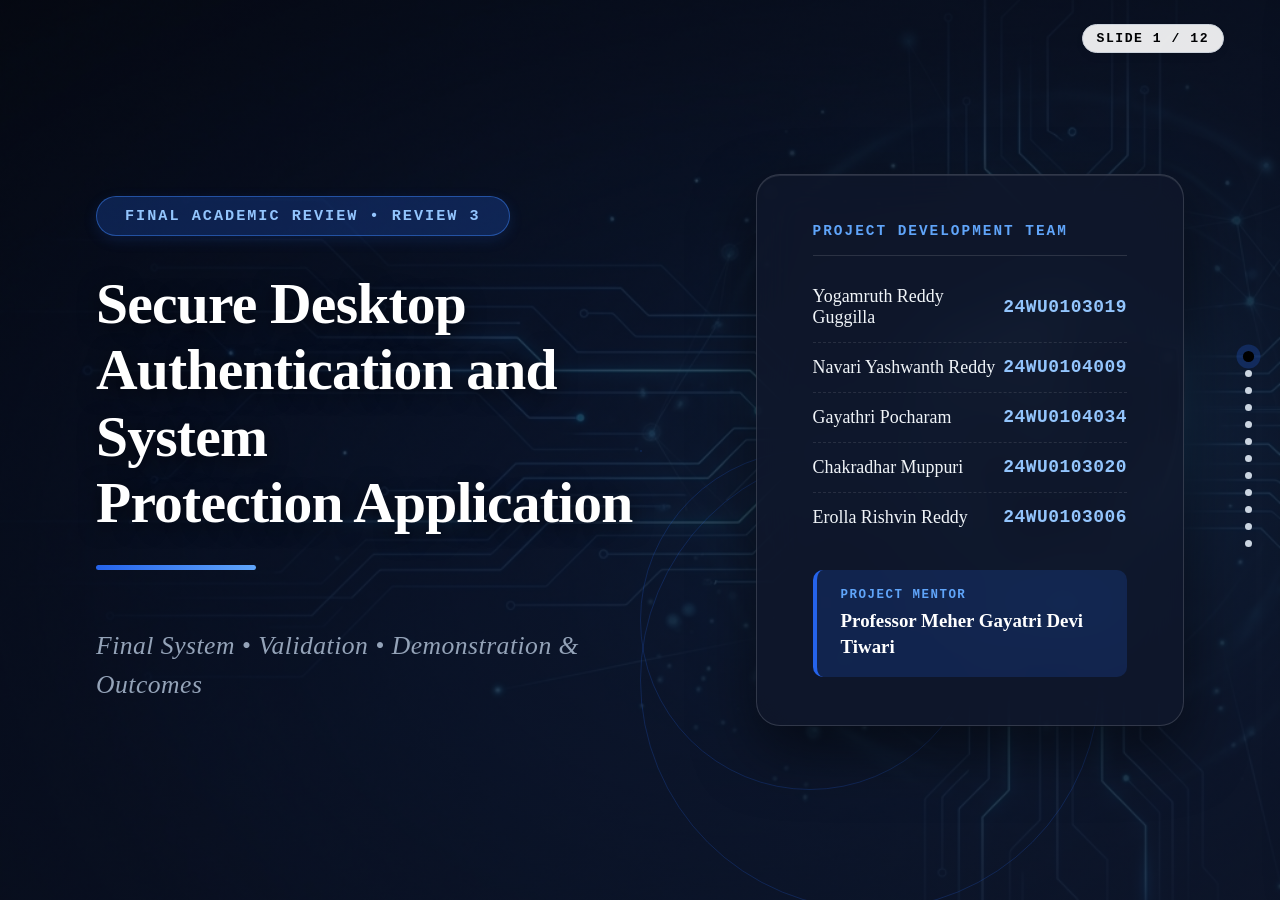
==== commit 74f3c57a: "Add Erolla Rishvin Reddy to team members in review 3" ====
--- a/review_3.html
+++ b/review_3.html
@@ -706,6 +706,10 @@
             <span class="member-name">Chakradhar Muppuri</span>
             <span class="member-id">24WU0103020</span>
           </div>
+          <div class="team-member-row">
+            <span class="member-name">Erolla Rishvin Reddy</span>
+            <span class="member-id">24WU0103006</span>
+          </div>
         </div>
         <div class="mentor-badge-card">
           <div class="mentor-label">
--- a/styles.css
+++ b/styles.css
@@ -13115,3 +13115,222 @@
 .s7-statement-text {
     font-size: 14px !important;
 }
+
+
+/* ============================================================
+   SLIDE 6 - ENLARGE & FILL HEIGHT
+   ============================================================ */
+
+.security-response-slide {
+    justify-content: space-between !important;
+    padding: 40px 60px 40px !important;
+}
+
+.security-response-header {
+    margin-bottom: 20px !important;
+}
+
+.security-response-header h1 {
+    font-size: 54px !important;
+}
+
+.security-response-header .slide-subtitle {
+    font-size: 16px !important;
+}
+
+.security-loop {
+    flex: 1 !important;
+}
+
+.security-step {
+    min-height: 380px !important; /* was 310px */
+    padding: 32px 30px 24px !important;
+}
+
+.security-step h2 {
+    font-size: 26px !important; /* was 22px */
+    margin: 20px 0 12px !important;
+}
+
+.security-step p {
+    font-size: 14px !important; /* was 13px */
+    line-height: 1.5 !important;
+}
+
+.security-icon {
+    width: 60px !important;
+    height: 60px !important;
+}
+
+.security-icon svg {
+    width: 28px !important;
+    height: 28px !important;
+}
+
+.security-number {
+    font-size: 14px !important; /* was 12px */
+}
+
+.security-stage {
+    font-size: 10px !important; /* was 8px */
+}
+
+.security-tags span {
+    font-size: 10px !important; /* was 8.5px */
+    padding: 6px 12px !important;
+}
+
+.response-path {
+    min-height: 130px !important; /* was 100px */
+    margin-top: 20px !important;
+}
+
+.path-label {
+    font-size: 11px !important; /* was 9px */
+    padding: 0 30px !important;
+}
+
+.path-node-text strong {
+    font-size: 15px !important; /* was 13px */
+}
+
+.path-node-text span {
+    font-size: 11px !important; /* was 9px */
+}
+
+.security-principle {
+    margin-top: 20px !important;
+}
+
+.principle-label {
+    font-size: 11px !important; /* was 9px */
+}
+
+.principle-core {
+    font-size: 16px !important; /* was 14px */
+}
+
+.principle-sub {
+    font-size: 13px !important; /* was 11.5px */
+}
+
+/* Adjust connector lines slightly if needed */
+.security-connector {
+    font-size: 20px !important;
+    padding: 0 10px !important;
+}
+
+/* ============================================================
+   FIX SLIDE 3 CONNECTORS
+   Remove old legacy pseudo-element and width constraints
+   ============================================================ */
+
+.slide[data-slide-index="2"] .architecture-connector {
+    width: 100% !important;
+    background-color: transparent !important;
+    display: flex !important;
+    justify-content: center !important;
+    align-items: center !important;
+    margin: 0 !important;
+}
+
+.slide[data-slide-index="2"] .architecture-connector::after {
+    display: none !important;
+    content: none !important;
+}
+
+
+/* ============================================================
+   SLIDE 3 - ENLARGE & FILL HEIGHT
+   ============================================================ */
+
+.architecture-shell {
+    justify-content: space-between !important;
+    padding: 30px 60px 24px !important;
+}
+
+.architecture-header h1 {
+    font-size: 58px !important;
+    margin: 8px 0 !important;
+}
+
+.architecture-header p {
+    font-size: 16px !important;
+}
+
+.architecture-pipeline {
+    justify-content: space-between !important;
+    flex: 1 !important;
+    margin: 18px 0 !important;
+}
+
+.architecture-stage {
+    min-height: 85px !important; /* was 74px */
+}
+
+.stage-main {
+    padding: 22px 30px !important; /* was 14px 20px */
+}
+
+.stage-index {
+    font-size: 14px !important; /* was 12px */
+    width: 65px !important; /* was 55px */
+}
+
+.stage-kicker {
+    font-size: 9.5px !important; /* was 8px */
+    margin-bottom: 6px !important; /* was 4px */
+}
+
+.stage-title-row h2 {
+    font-size: 26px !important; /* was 20px */
+}
+
+.stage-purpose {
+    font-size: 10px !important; /* was 8.5px */
+    padding: 6px 14px !important;
+}
+
+.stage-components span,
+.status-pill {
+    font-size: 10.5px !important; /* was 9px */
+    padding: 8px 14px !important;
+}
+
+.auth-factor {
+    padding: 7px 12px !important;
+}
+
+.auth-factor strong {
+    font-size: 10.5px !important; /* was 9px */
+}
+
+.auth-factor small {
+    font-size: 8px !important; /* was 7px */
+}
+
+.architecture-connector {
+    height: 32px !important; /* was 20px */
+    flex: 0 0 32px !important;
+}
+
+.security-principle {
+    padding: 16px 20px !important;
+    margin-top: 12px !important;
+}
+
+.security-principle .principle-label {
+    font-size: 10px !important; /* was 9px */
+}
+
+.security-principle .principle-core {
+    font-size: 16px !important; /* was 14px */
+}
+
+.security-principle .principle-sub {
+    font-size: 13px !important; /* was 11.5px */
+}
+
+.security-principle-right span {
+    font-size: 9px !important; /* was 7.5px */
+}
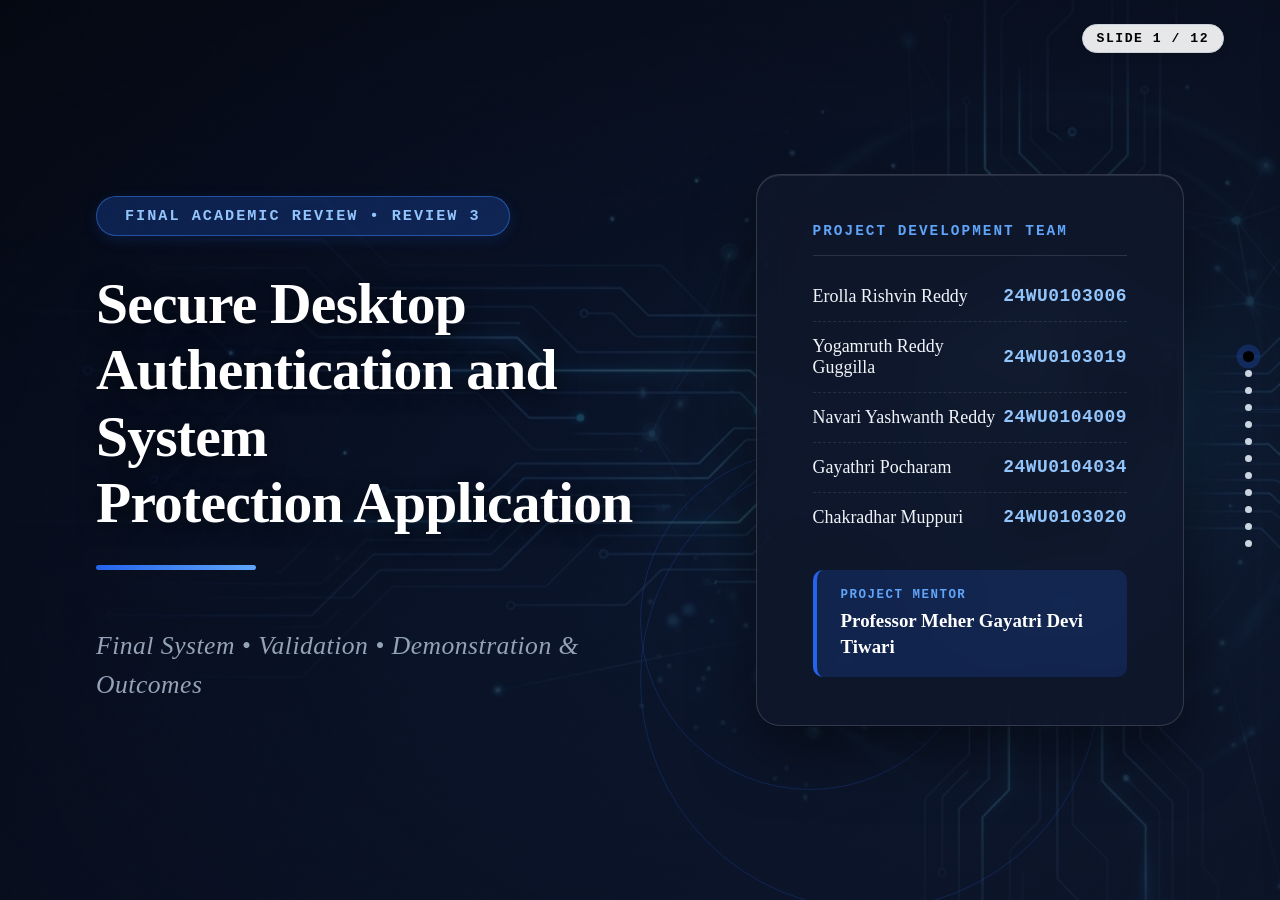
==== commit d6ccfb5d: "Move Erolla Rishvin Reddy to top of team members list" ====
--- a/review_3.html
+++ b/review_3.html
@@ -691,6 +691,10 @@
         <div class="team-members-list">
 
           <div class="team-member-row">
+            <span class="member-name">Erolla Rishvin Reddy</span>
+            <span class="member-id">24WU0103006</span>
+          </div>
+          <div class="team-member-row">
             <span class="member-name">Yogamruth Reddy Guggilla</span>
             <span class="member-id">24WU0103019</span>
           </div>
@@ -705,10 +709,6 @@
           <div class="team-member-row">
             <span class="member-name">Chakradhar Muppuri</span>
             <span class="member-id">24WU0103020</span>
-          </div>
-          <div class="team-member-row">
-            <span class="member-name">Erolla Rishvin Reddy</span>
-            <span class="member-id">24WU0103006</span>
           </div>
         </div>
         <div class="mentor-badge-card">
